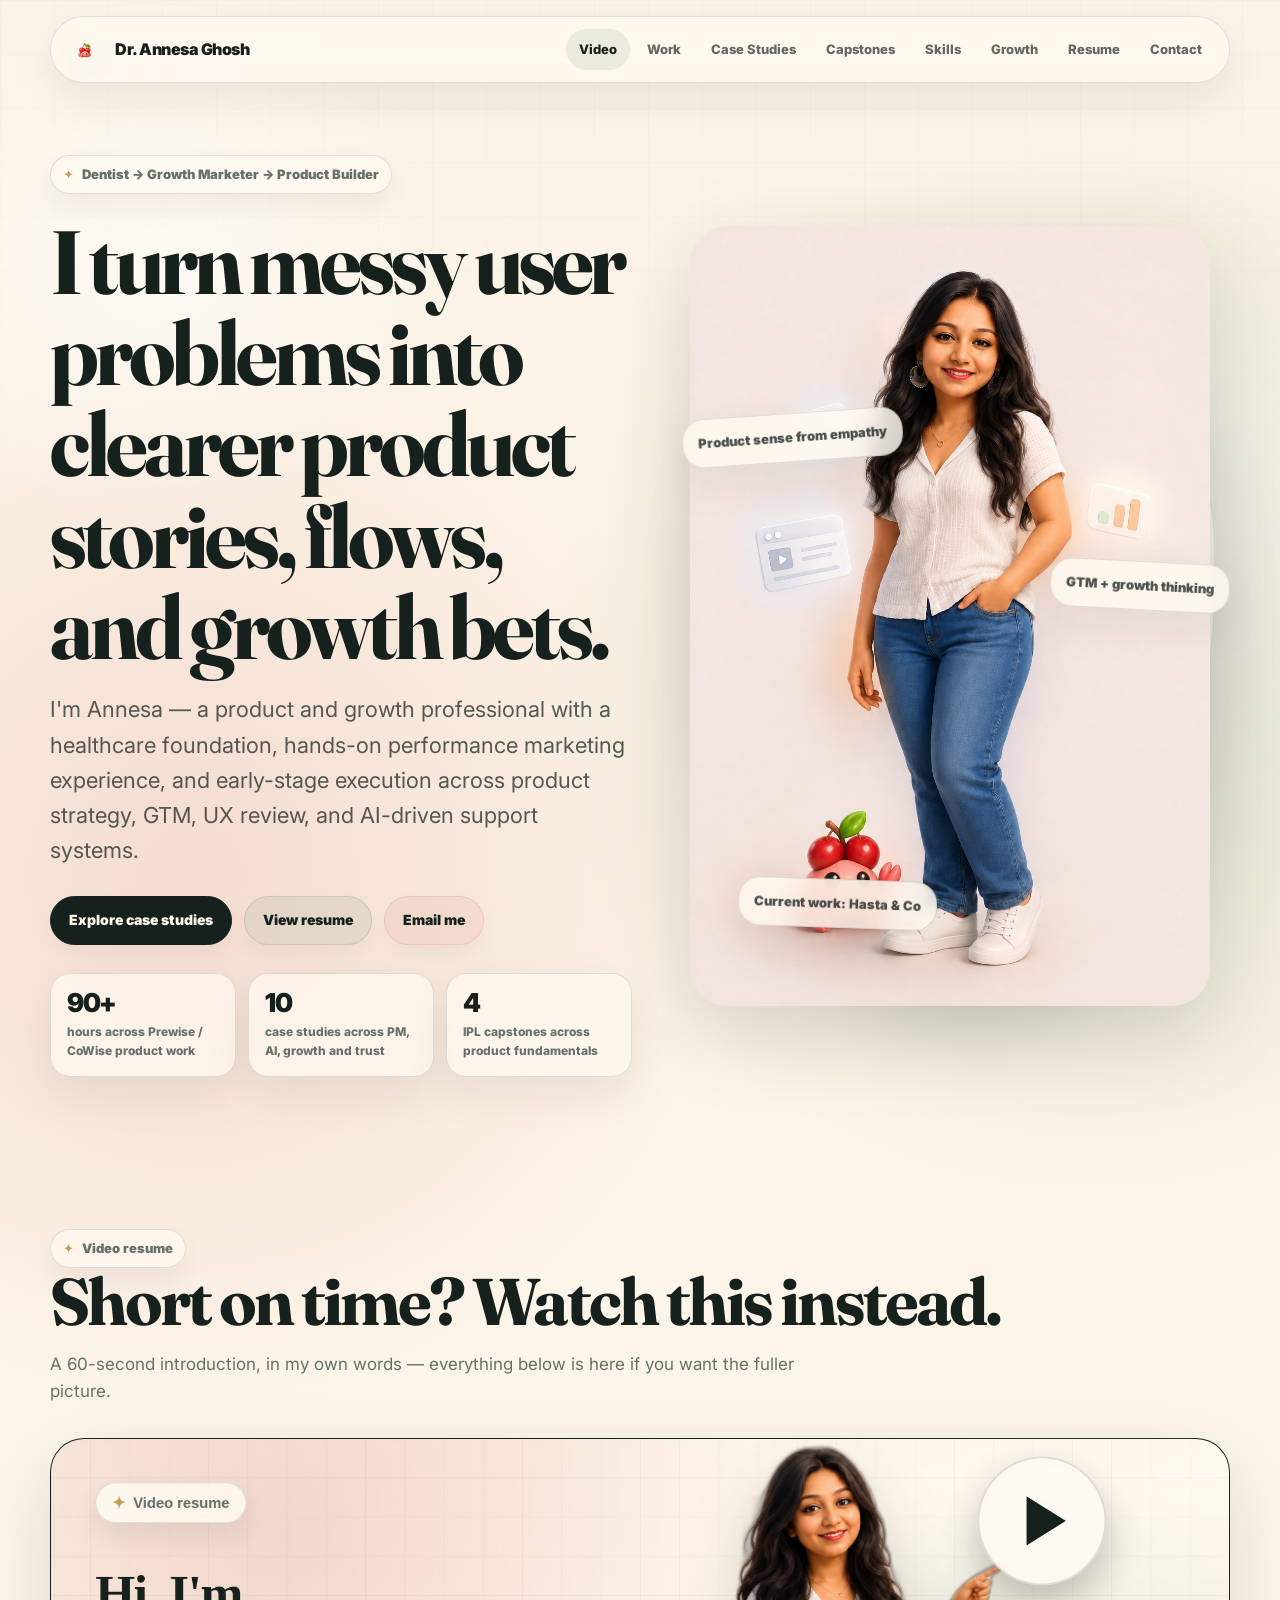
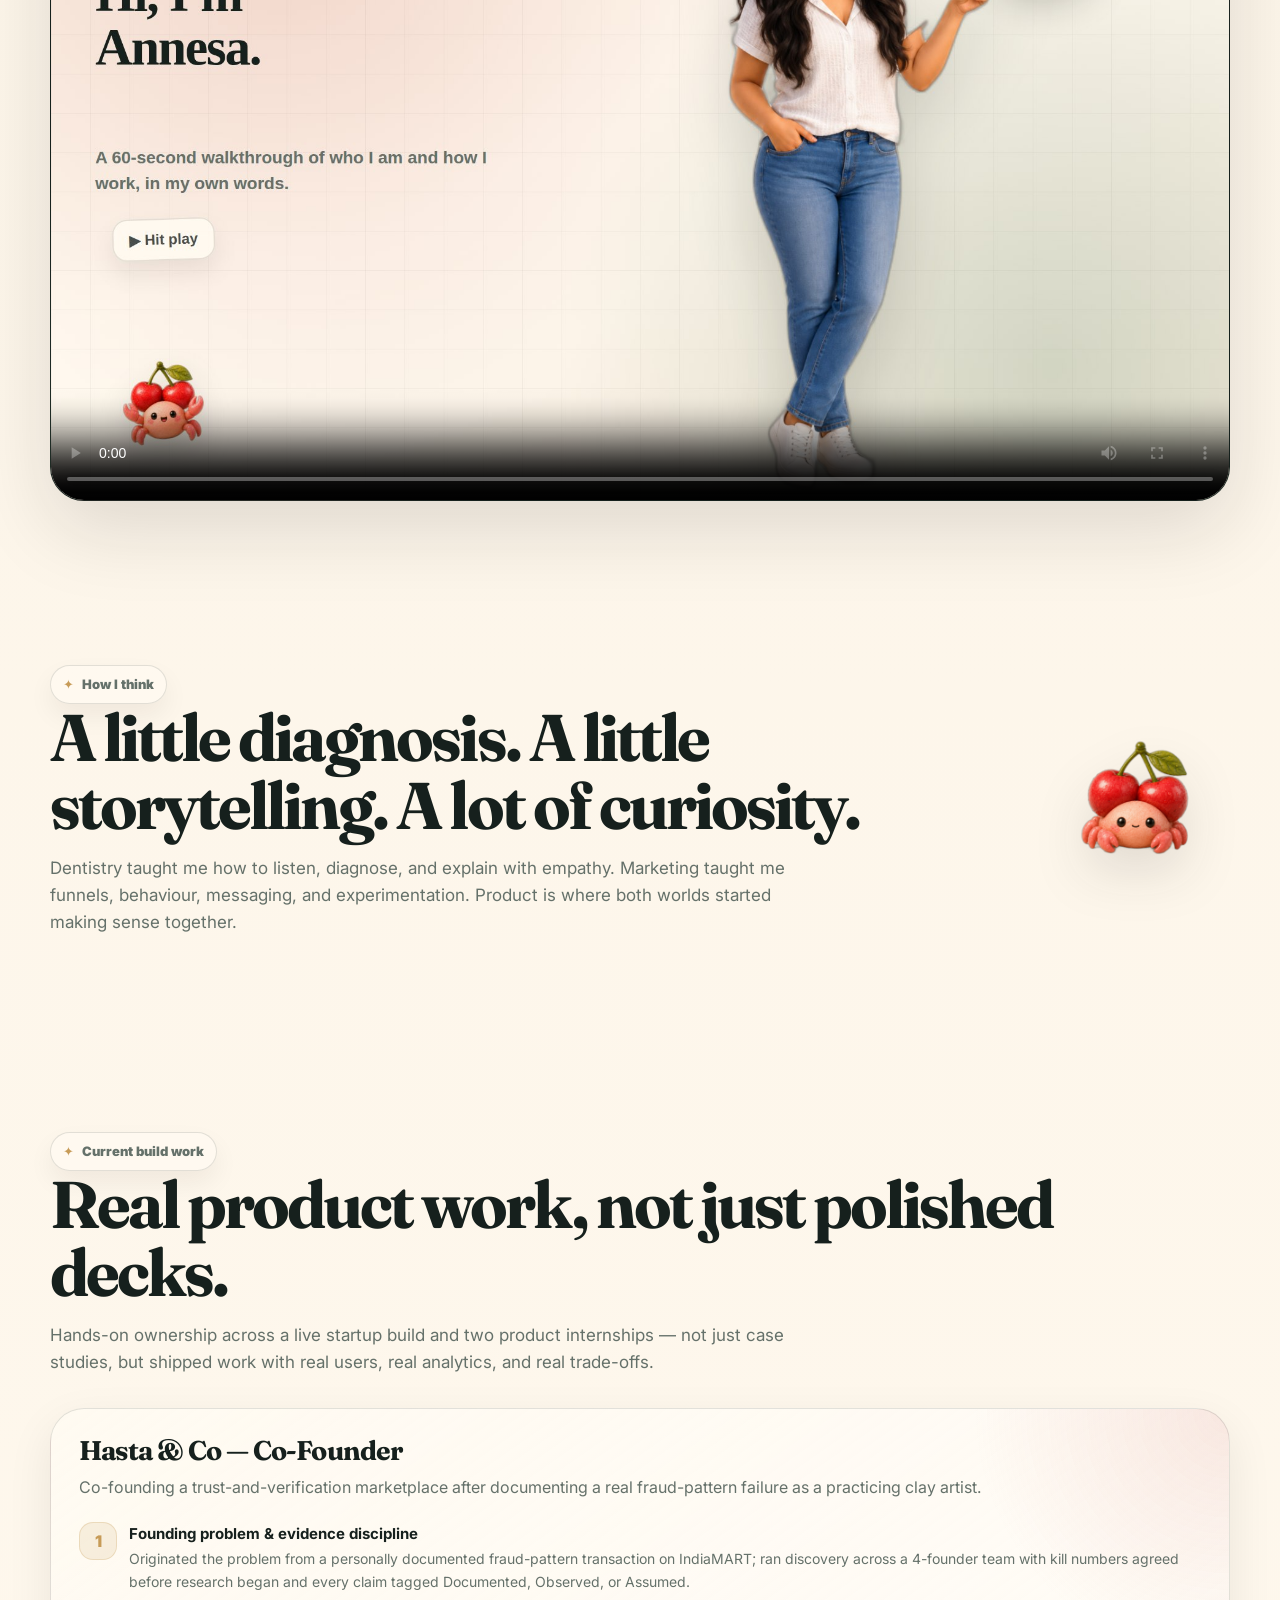
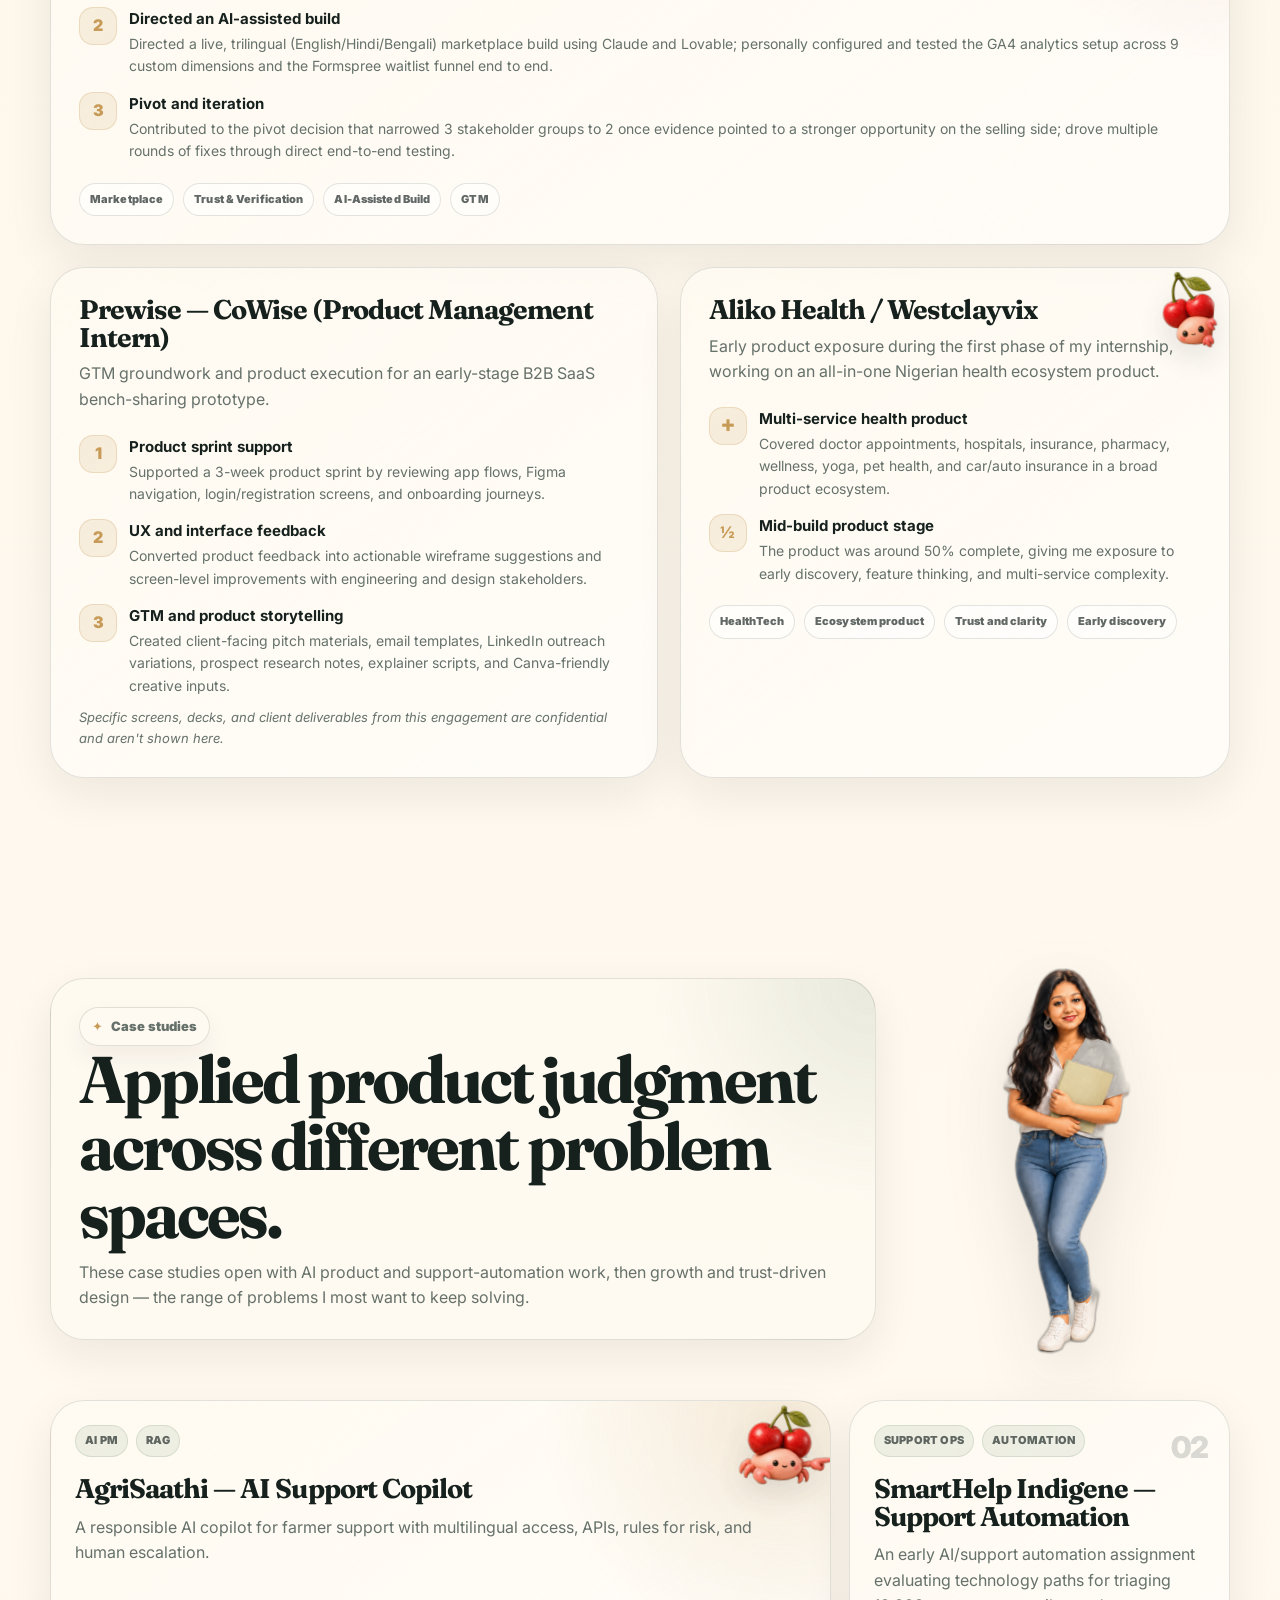
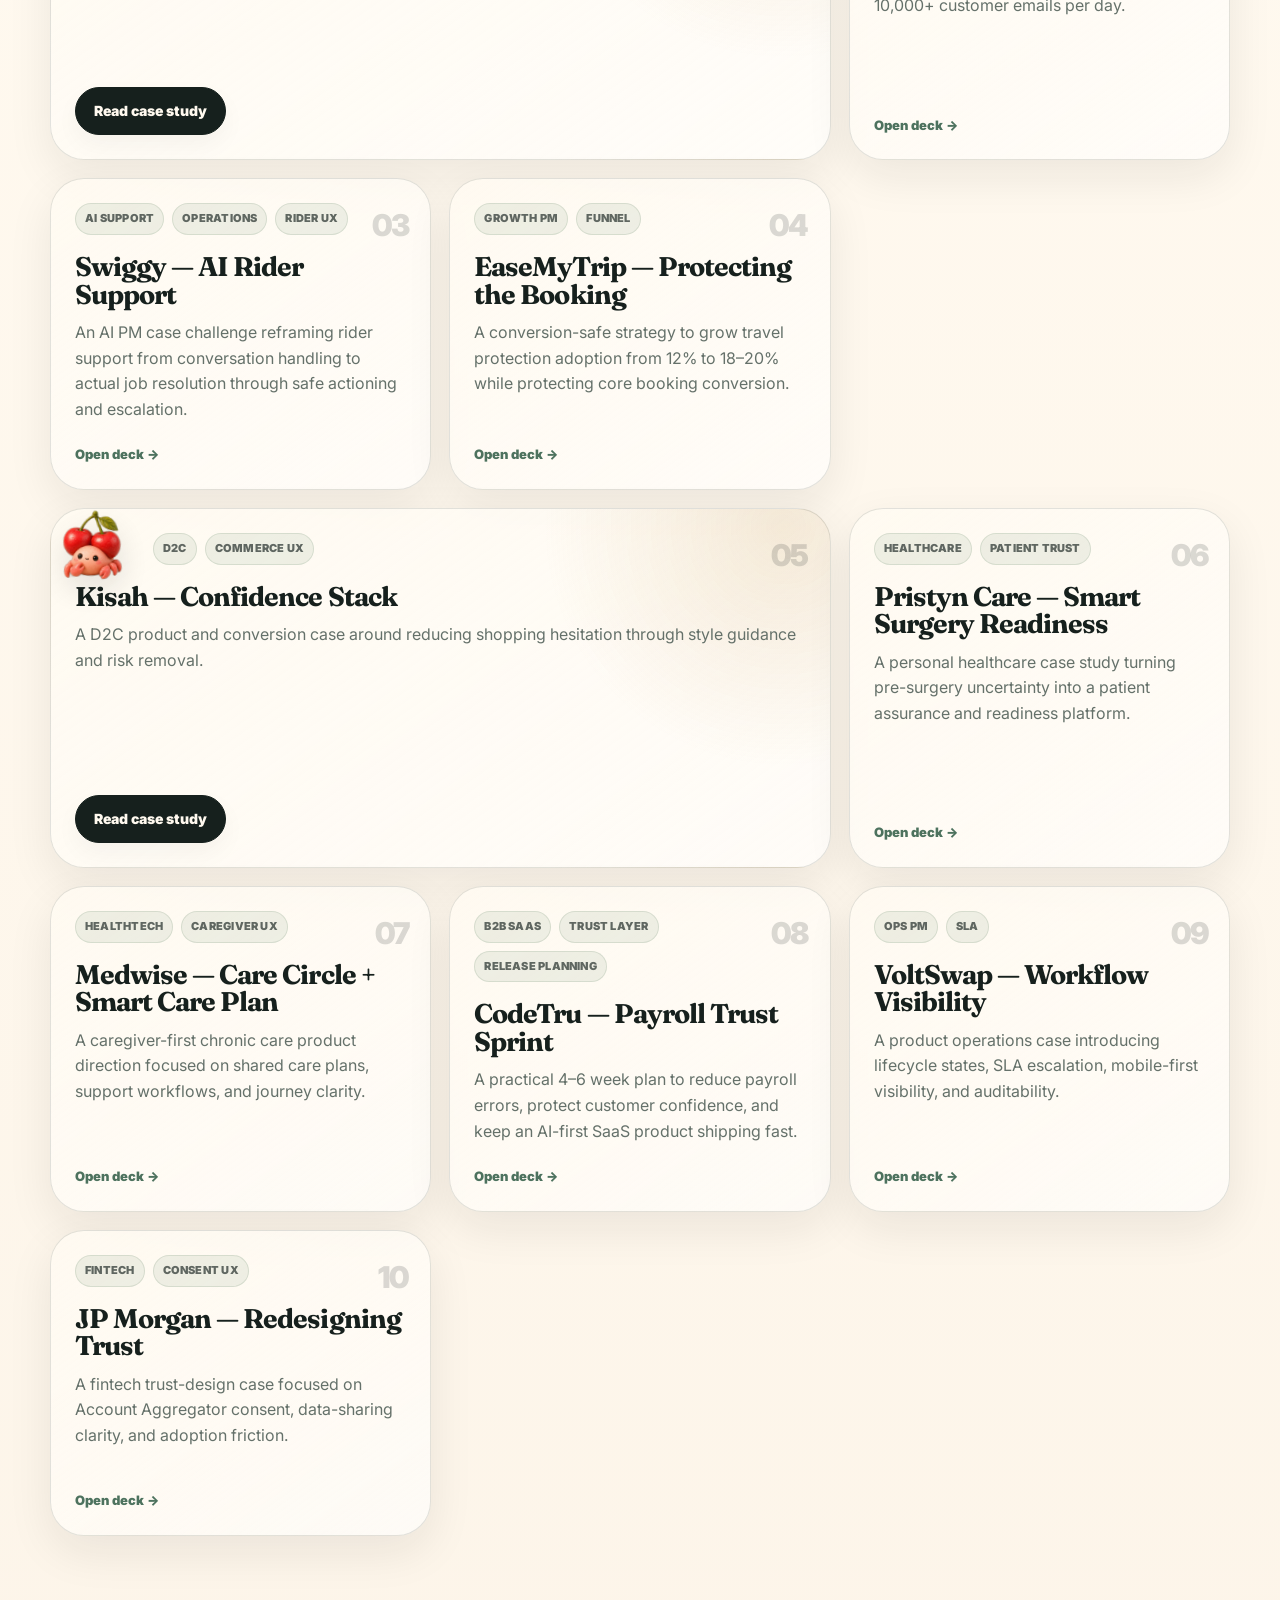
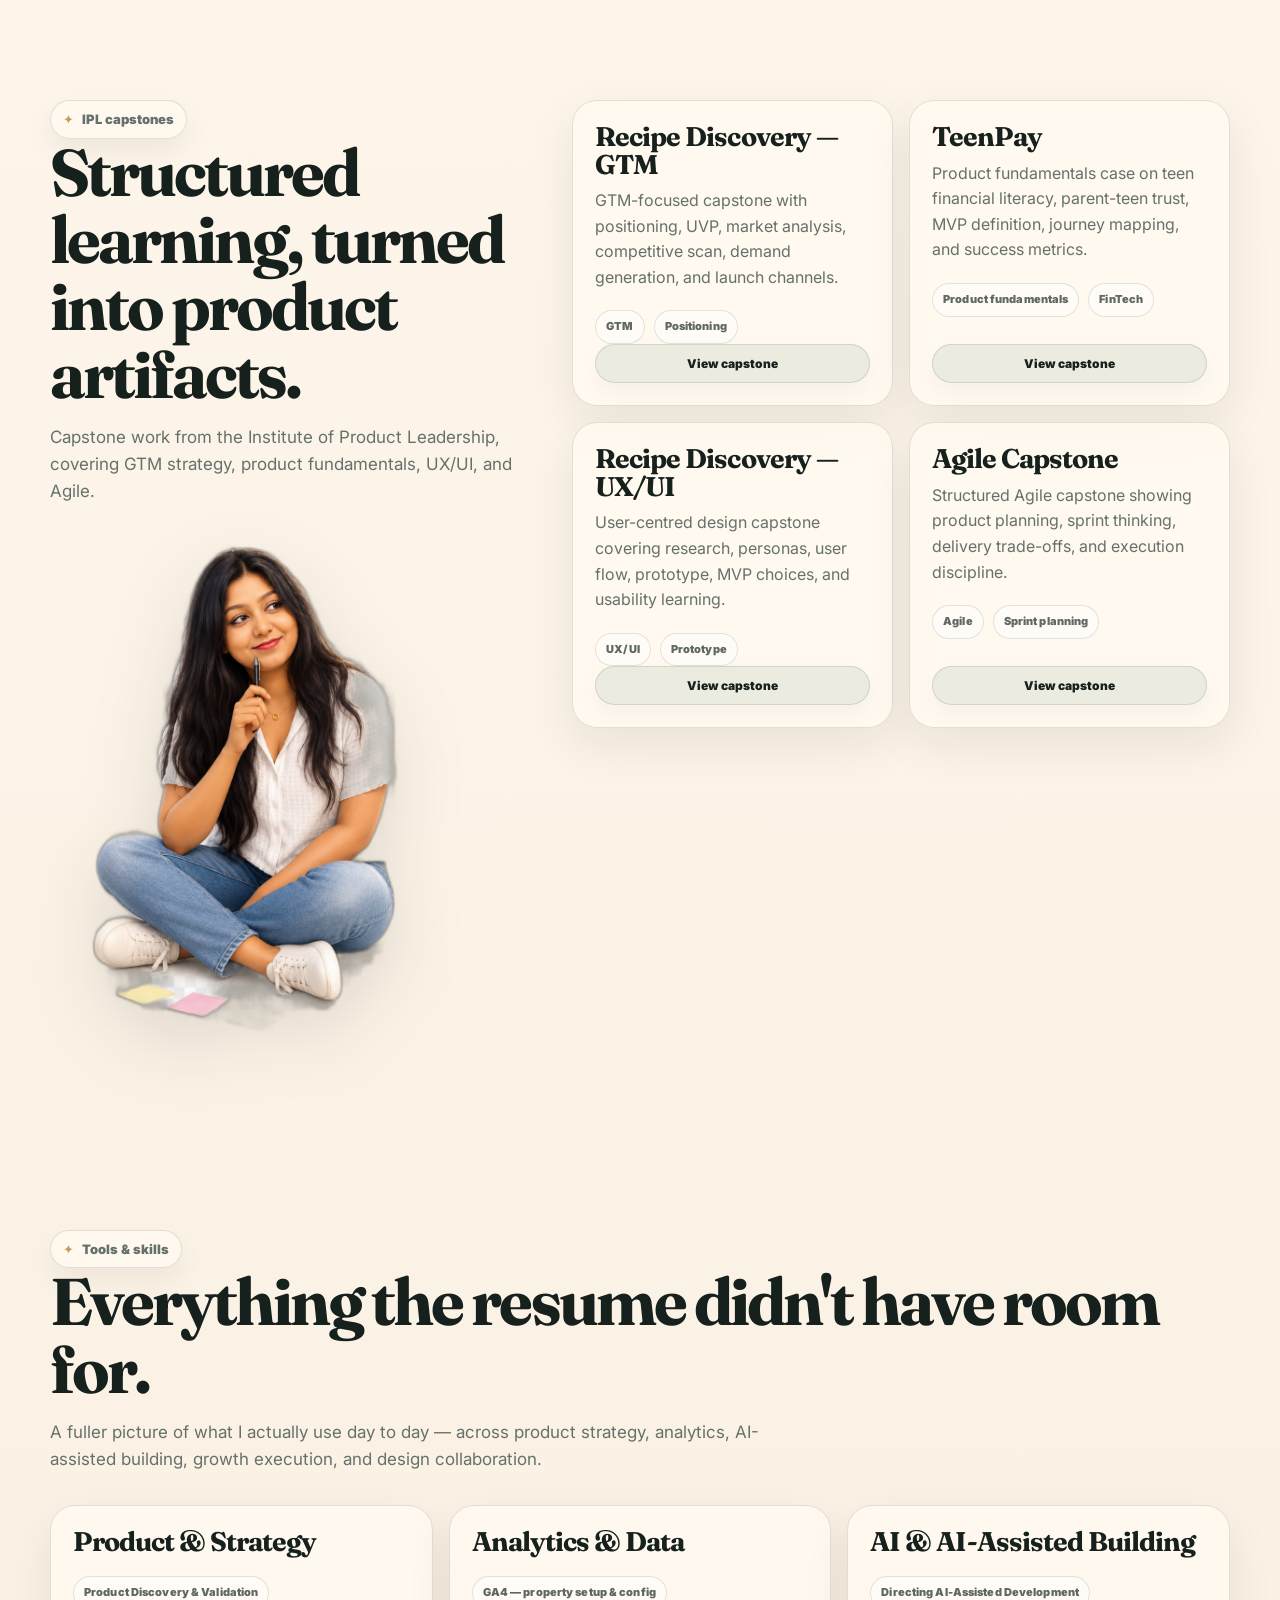
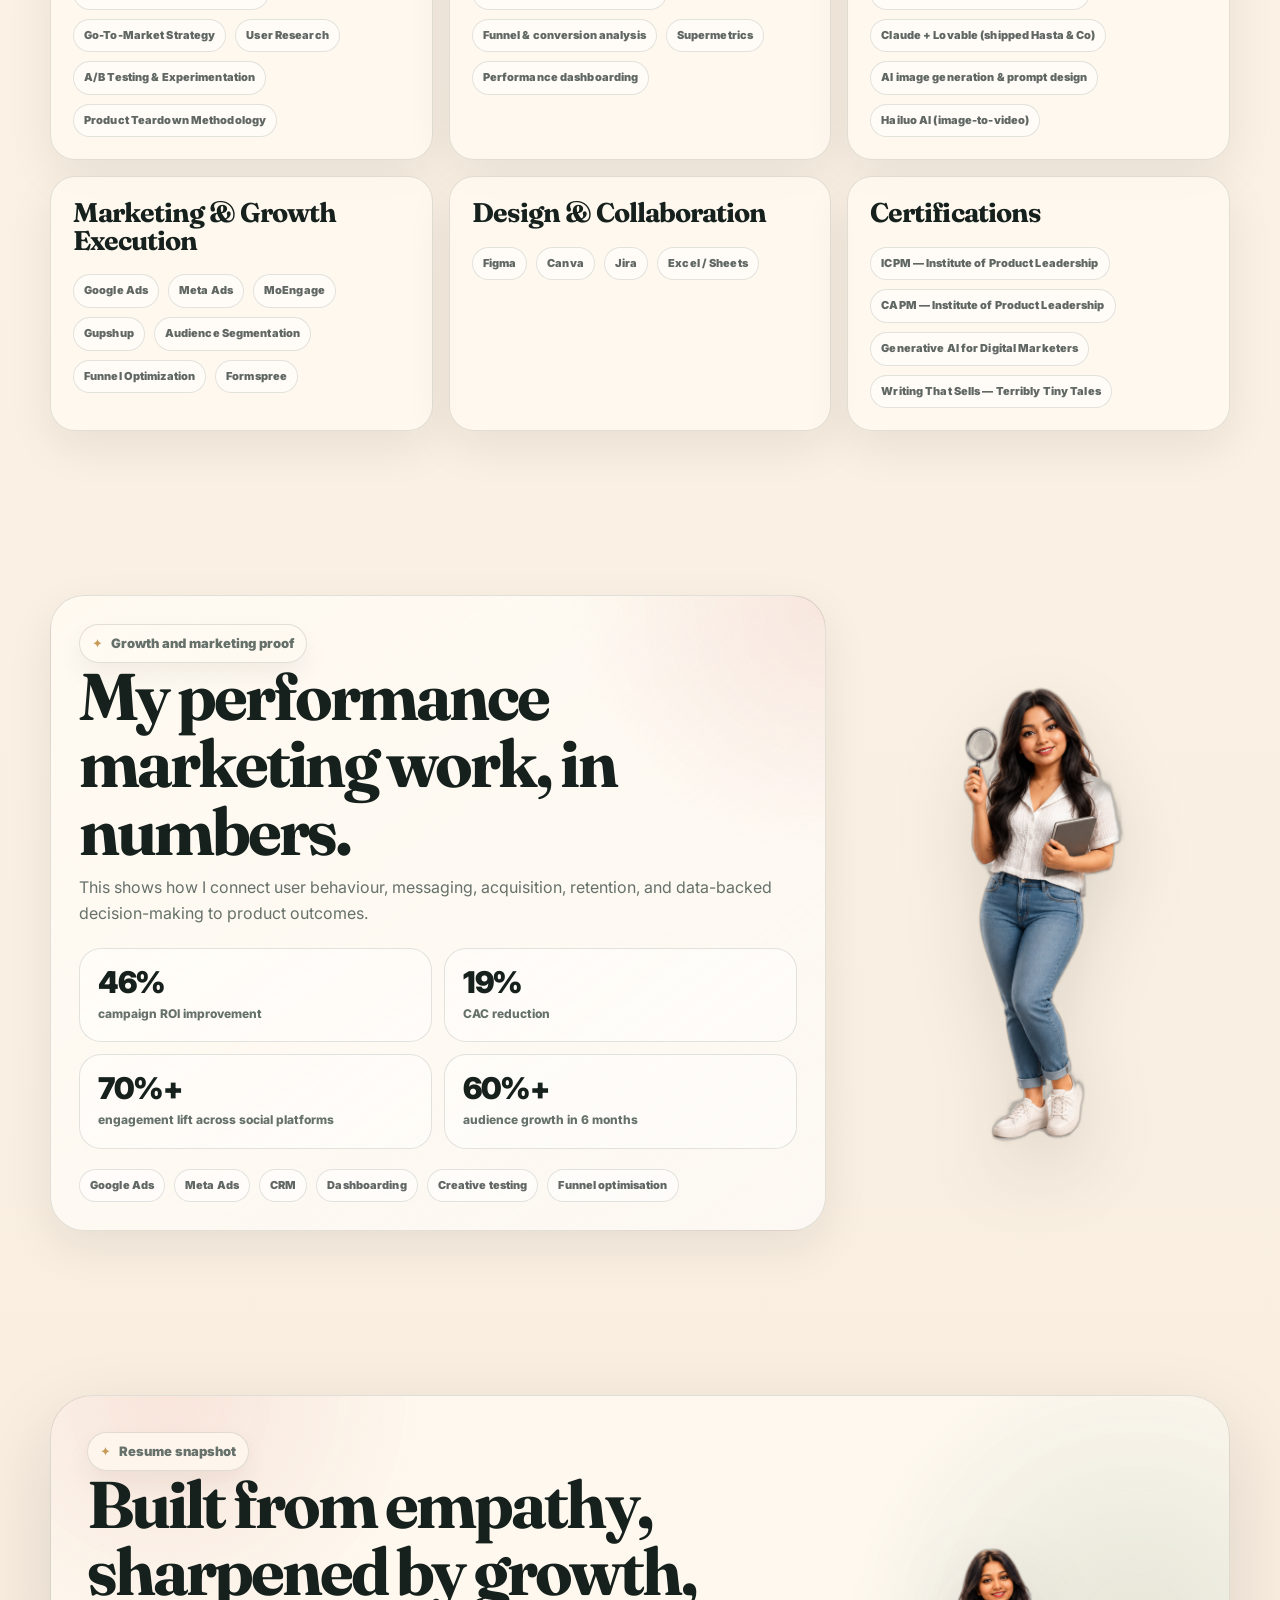
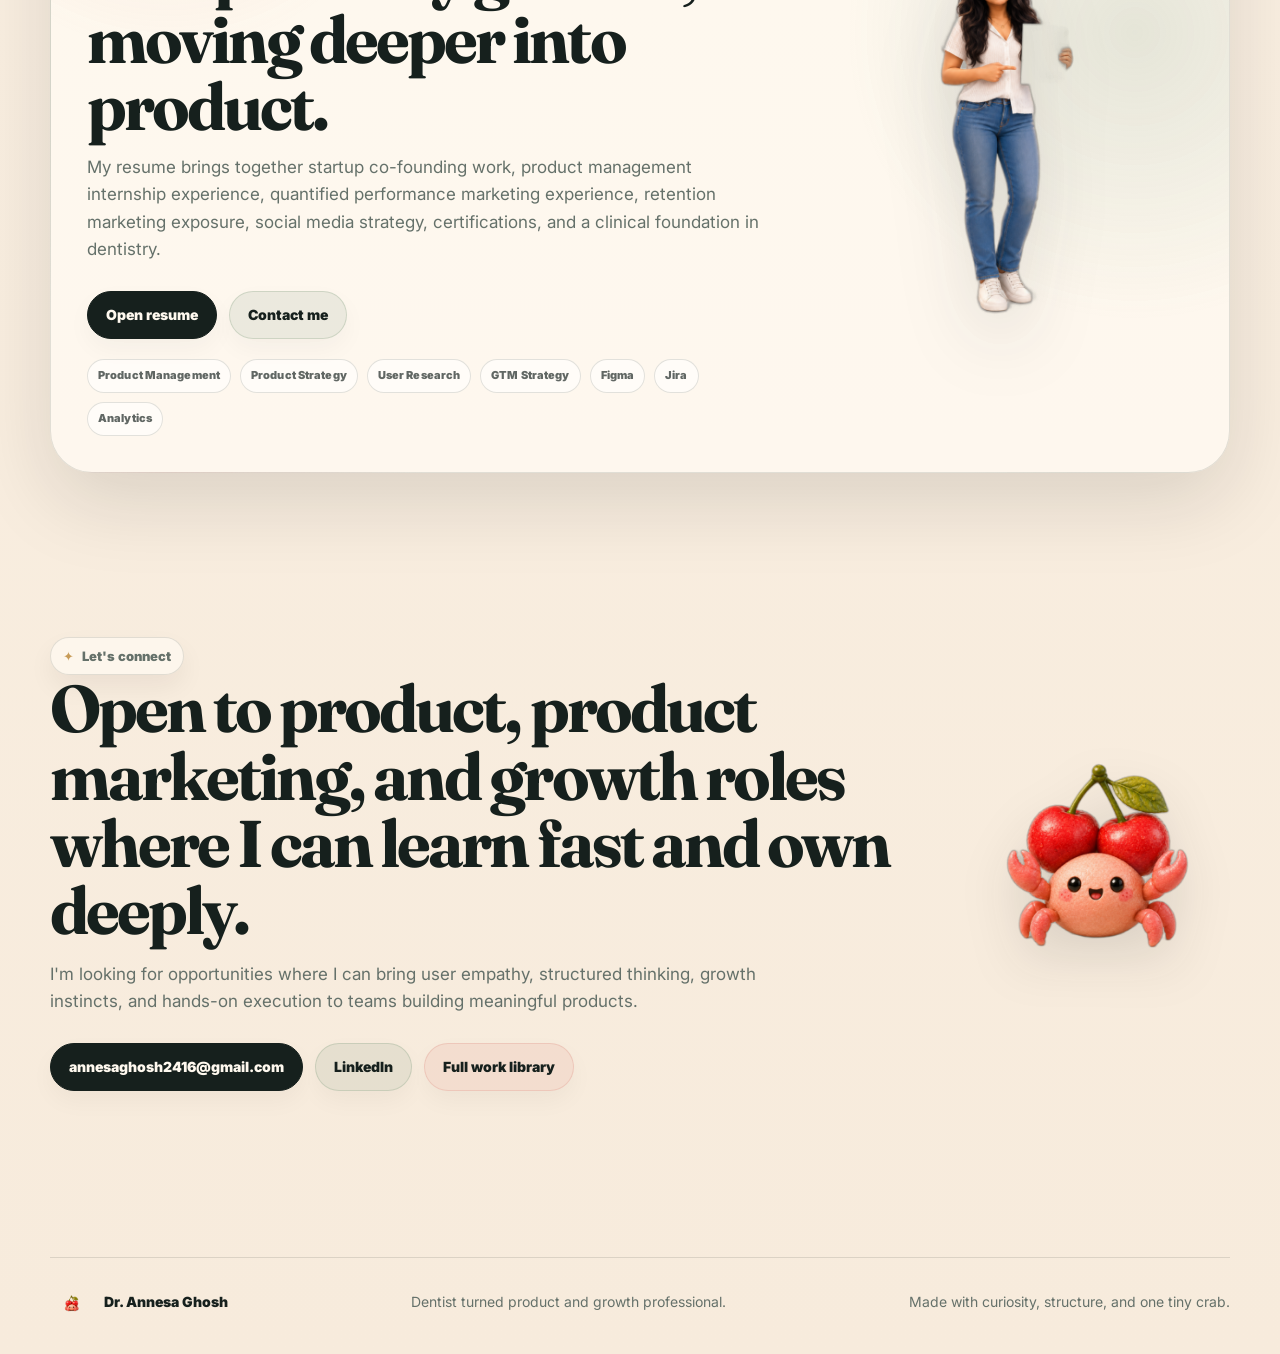
==== index.html @ 73ba20ea "Add files via upload" ====
<!DOCTYPE html>
<html lang="en">
<head>
  <meta charset="UTF-8">
  <meta name="viewport" content="width=device-width, initial-scale=1.0">
  <title>Dr. Annesa Ghosh | Product Portfolio</title>
  <meta name="description" content="Product portfolio of Dr. Annesa Ghosh — product management, product marketing, growth, AI, healthcare, B2B SaaS and GTM case studies.">
  <meta property="og:title" content="Dr. Annesa Ghosh | Product Portfolio">
  <meta property="og:description" content="A product portfolio across product execution, UX review, AI PM, growth, GTM, healthcare and B2B SaaS case studies.">
  <meta property="og:type" content="website">
  <link rel="icon" type="image/png" href="assets/favicon-32.png">
  <link rel="apple-touch-icon" href="assets/favicon-180.png">

  <link rel="preconnect" href="https://fonts.googleapis.com/">
  <link rel="preconnect" href="https://fonts.gstatic.com/" crossorigin="">
  <link href="https://fonts.googleapis.com/css2?family=Fraunces:opsz,wght@9..144,400;9..144,600;9..144,700;9..144,900&family=Inter:wght@400;500;600;700;800;900&display=swap" rel="stylesheet">

  <link rel="stylesheet" href="styles.css">
</head>
<body>
  <nav class="nav">
    <a href="#top" class="brand" aria-label="Go to homepage">
      <img src="assets/footer-cherryclonk.png" alt="" aria-hidden="true">
      <span>Dr. Annesa Ghosh</span>
    </a>

    <div class="nav-links" aria-label="Portfolio navigation">
      <a href="#video-resume" class="active">Video</a>
      <a href="#work">Work</a>
      <a href="#cases">Case Studies</a>
      <a href="#capstones">Capstones</a>
      <a href="#skills">Skills</a>
      <a href="#growth">Growth</a>
      <a href="#resume">Resume</a>
      <a href="#contact">Contact</a>
    </div>

    <a class="btn primary mobile-contact" href="#contact">Contact</a>
  </nav>

  <main id="top">
    <section class="hero">
      <div class="container hero-grid">
        <div class="hero-copy">
          <div class="eyebrow"><span class="spark">✦</span> Dentist → Growth Marketer → Product Builder</div>
          <h1>I turn messy user problems into clearer product stories, flows, and growth bets.</h1>
          <p class="lead">
            I'm Annesa — a product and growth professional with a healthcare foundation, hands-on performance marketing experience, and early-stage execution across product strategy, GTM, UX review, and AI-driven support systems.
          </p>

          <div class="hero-actions">
            <a class="btn primary" href="#cases">Explore case studies</a>
            <a class="btn soft" href="assets/resume.pdf" target="_blank" rel="noopener">View resume</a>
            <a class="btn rose" href="mailto:annesaghosh2416@gmail.com">Email me</a>
          </div>

          <div class="hero-stats" aria-label="Portfolio snapshot">
            <div class="stat"><strong>90+</strong><span>hours across Prewise / CoWise product work</span></div>
            <div class="stat"><strong>10</strong><span>case studies across PM, AI, growth and trust</span></div>
            <div class="stat"><strong>4</strong><span>IPL capstones across product fundamentals</span></div>
          </div>
        </div>

        <div class="hero-stage">
          <div class="hero-orb" aria-hidden="true"></div>
          <img class="hero-avatar" src="assets/hero-avatar.jpg" alt="3D avatar of Dr. Annesa Ghosh with CherryClonk">
          <div class="hero-bubble one">Product sense from empathy</div>
          <div class="hero-bubble two">GTM + growth thinking</div>
          <div class="hero-bubble three">Current work: Hasta & Co</div>
        </div>
      </div>
    </section>

    <section class="section" id="video-resume">
      <div class="container">
        <div class="section-head">
          <div>
            <div class="eyebrow"><span class="spark">✦</span> Video resume</div>
            <h2>Short on time? Watch this instead.</h2>
            <p class="section-copy">
              A 60-second introduction, in my own words — everything below is here if you want the fuller picture.
            </p>
          </div>
        </div>

        <div class="video-frame">
          <video controls preload="metadata" playsinline poster="assets/video-poster.jpg">
            <source src="assets/video-resume.mp4" type="video/mp4">
            Your browser doesn't support embedded video — you can <a href="assets/video-resume.mp4">download it directly</a> instead.
          </video>
        </div>
      </div>
    </section>

    <section class="section" id="about">
      <div class="container">
        <div class="section-head">
          <div>
            <div class="eyebrow"><span class="spark">✦</span> How I think</div>
            <h2>A little diagnosis. A little storytelling. A lot of curiosity.</h2>
            <p class="section-copy">
              Dentistry taught me how to listen, diagnose, and explain with empathy. Marketing taught me funnels, behaviour, messaging, and experimentation. Product is where both worlds started making sense together.
            </p>
          </div>
          <img class="section-visual small" src="assets/neutral-cherryclonk.png" alt="CherryClonk sitting calmly">
        </div>
      </div>
    </section>

    <section class="section" id="work">
      <div class="container">
        <div class="section-head">
          <div>
            <div class="eyebrow"><span class="spark">✦</span> Current build work</div>
            <h2>Real product work, not just polished decks.</h2>
            <p class="section-copy">
              Hands-on ownership across a live startup build and two product internships — not just case studies, but shipped work with real users, real analytics, and real trade-offs.
            </p>
          </div>
        </div>

        <article class="panel highlight featured-work">
          <h3>Hasta & Co — Co-Founder</h3>
          <p>
            Co-founding a trust-and-verification marketplace after documenting a real fraud-pattern failure as a practicing clay artist.
          </p>

          <div class="timeline">
            <div class="timeline-item">
              <div class="dot">1</div>
              <div>
                <strong>Founding problem &amp; evidence discipline</strong>
                <span>Originated the problem from a personally documented fraud-pattern transaction on IndiaMART; ran discovery across a 4-founder team with kill numbers agreed before research began and every claim tagged Documented, Observed, or Assumed.</span>
              </div>
            </div>
            <div class="timeline-item">
              <div class="dot">2</div>
              <div>
                <strong>Directed an AI-assisted build</strong>
                <span>Directed a live, trilingual (English/Hindi/Bengali) marketplace build using Claude and Lovable; personally configured and tested the GA4 analytics setup across 9 custom dimensions and the Formspree waitlist funnel end to end.</span>
              </div>
            </div>
            <div class="timeline-item">
              <div class="dot">3</div>
              <div>
                <strong>Pivot and iteration</strong>
                <span>Contributed to the pivot decision that narrowed 3 stakeholder groups to 2 once evidence pointed to a stronger opportunity on the selling side; drove multiple rounds of fixes through direct end-to-end testing.</span>
              </div>
            </div>
          </div>

          <div class="chip-row">
            <span class="chip">Marketplace</span>
            <span class="chip">Trust & Verification</span>
            <span class="chip">AI-Assisted Build</span>
            <span class="chip">GTM</span>
          </div>
        </article>

        <div class="work-grid">
          <article class="panel">
            <h3>Prewise — CoWise (Product Management Intern)</h3>
            <p>
              GTM groundwork and product execution for an early-stage B2B SaaS bench-sharing prototype.
            </p>

            <div class="timeline">
              <div class="timeline-item">
                <div class="dot">1</div>
                <div>
                  <strong>Product sprint support</strong>
                  <span>Supported a 3-week product sprint by reviewing app flows, Figma navigation, login/registration screens, and onboarding journeys.</span>
                </div>
              </div>
              <div class="timeline-item">
                <div class="dot">2</div>
                <div>
                  <strong>UX and interface feedback</strong>
                  <span>Converted product feedback into actionable wireframe suggestions and screen-level improvements with engineering and design stakeholders.</span>
                </div>
              </div>
              <div class="timeline-item">
                <div class="dot">3</div>
                <div>
                  <strong>GTM and product storytelling</strong>
                  <span>Created client-facing pitch materials, email templates, LinkedIn outreach variations, prospect research notes, explainer scripts, and Canva-friendly creative inputs.</span>
                </div>
              </div>
            </div>

            <p class="confidentiality-note">
              Specific screens, decks, and client deliverables from this engagement are confidential and aren't shown here.
            </p>
          </article>

          <article class="panel">
            <img class="tiny-crab peek" src="assets/peeking-cherryclonk.png" alt="" aria-hidden="true">
            <h3>Aliko Health / Westclayvix</h3>
            <p>
              Early product exposure during the first phase of my internship, working on an all-in-one Nigerian health ecosystem product.
            </p>

            <div class="timeline">
              <div class="timeline-item">
                <div class="dot">✚</div>
                <div>
                  <strong>Multi-service health product</strong>
                  <span>Covered doctor appointments, hospitals, insurance, pharmacy, wellness, yoga, pet health, and car/auto insurance in a broad product ecosystem.</span>
                </div>
              </div>
              <div class="timeline-item">
                <div class="dot">½</div>
                <div>
                  <strong>Mid-build product stage</strong>
                  <span>The product was around 50% complete, giving me exposure to early discovery, feature thinking, and multi-service complexity.</span>
                </div>
              </div>
            </div>

            <div class="chip-row">
              <span class="chip">HealthTech</span>
              <span class="chip">Ecosystem product</span>
              <span class="chip">Trust and clarity</span>
              <span class="chip">Early discovery</span>
            </div>
          </article>
        </div>
      </div>
    </section>

    <section class="section" id="cases">
      <div class="container">
        <div class="case-intro">
          <div class="case-intro-card">
            <div class="eyebrow"><span class="spark">✦</span> Case studies</div>
            <h2>Applied product judgment across different problem spaces.</h2>
            <p>
              These case studies open with AI product and support-automation work, then growth and trust-driven design — the range of problems I most want to keep solving.
            </p>
          </div>
          <img class="case-folder" src="assets/case-folder-avatar.png" alt="Annesa avatar holding a case study folder">
        </div>

        <div class="cards">
          <article class="case-card feature">
            <span class="case-ordinal">01</span>
            <div>
              <div class="tiny-context">
                <span class="context">AI PM</span>
                <span class="context">RAG</span>
              </div>
              <h3>AgriSaathi — AI Support Copilot</h3>
              <p>A responsible AI copilot for farmer support with multilingual access, APIs, rules for risk, and human escalation.</p>
            </div>
            <footer>
              <a class="btn primary" href="https://drive.google.com/file/d/1TwwWN92NkJZwG5iel2dtF8OavFcUndDO/view?usp=drivesdk" target="_blank" rel="noopener">Read case study</a>
              <img class="tiny-crab point" src="assets/pointing-cherryclonk.png" alt="" aria-hidden="true">
            </footer>
          </article>

          <article class="case-card">
            <span class="case-ordinal">02</span>
            <div>
              <div class="tiny-context"><span class="context">Support Ops</span><span class="context">Automation</span></div>
              <h3>SmartHelp Indigene — Support Automation</h3>
              <p>An early AI/support automation assignment evaluating technology paths for triaging 10,000+ customer emails per day.</p>
            </div>
            <footer><a class="text-link" href="https://drive.google.com/file/d/1z-V6akxJZWIMaA0E_61AnlsZNGTPsF99/view?usp=drivesdk" target="_blank" rel="noopener">Open deck →</a></footer>
          </article>

          <article class="case-card">
            <span class="case-ordinal">03</span>
            <div>
              <div class="tiny-context"><span class="context">AI support</span><span class="context">Operations</span><span class="context">Rider UX</span></div>
              <h3>Swiggy — AI Rider Support</h3>
              <p>An AI PM case challenge reframing rider support from conversation handling to actual job resolution through safe actioning and escalation.</p>
            </div>
            <footer><a class="text-link" href="https://drive.google.com/file/d/19SnhSZoklz2sV0za2ekL5LAFZaHl6dMK/view?usp=drivesdk" target="_blank" rel="noopener">Open deck →</a></footer>
          </article>

          <article class="case-card">
            <span class="case-ordinal">04</span>
            <div>
              <div class="tiny-context"><span class="context">Growth PM</span><span class="context">Funnel</span></div>
              <h3>EaseMyTrip — Protecting the Booking</h3>
              <p>A conversion-safe strategy to grow travel protection adoption from 12% to 18–20% while protecting core booking conversion.</p>
            </div>
            <footer><a class="text-link" href="https://drive.google.com/file/d/1fdLz0B2x9MwlZc9vXAhjruqImEu86vJp/view?usp=drivesdk" target="_blank" rel="noopener">Open deck →</a></footer>
          </article>

          <article class="case-card feature">
            <span class="case-ordinal">05</span>
            <div>
              <div class="tiny-context">
                <span class="context">D2C</span>
                <span class="context">Commerce UX</span>
              </div>
              <h3>Kisah — Confidence Stack</h3>
              <p>A D2C product and conversion case around reducing shopping hesitation through style guidance and risk removal.</p>
            </div>
            <footer>
              <a class="btn primary" href="https://drive.google.com/file/d/1alFl6iH6q71akfTbQNn20rL9aIqS_00C/view?usp=drivesdk" target="_blank" rel="noopener">Read case study</a>
              <img class="tiny-crab think" src="assets/thinking-cherryclonk.png" alt="" aria-hidden="true">
            </footer>
          </article>

          <article class="case-card">
            <span class="case-ordinal">06</span>
            <div>
              <div class="tiny-context"><span class="context">Healthcare</span><span class="context">Patient trust</span></div>
              <h3>Pristyn Care — Smart Surgery Readiness</h3>
              <p>A personal healthcare case study turning pre-surgery uncertainty into a patient assurance and readiness platform.</p>
            </div>
            <footer><a class="text-link" href="https://drive.google.com/file/d/1pnnsukMMWZebA-Ob8LoAuhykX1PDej6h/view?usp=drivesdk" target="_blank" rel="noopener">Open deck →</a></footer>
          </article>

          <article class="case-card">
            <span class="case-ordinal">07</span>
            <div>
              <div class="tiny-context"><span class="context">HealthTech</span><span class="context">Caregiver UX</span></div>
              <h3>Medwise — Care Circle + Smart Care Plan</h3>
              <p>A caregiver-first chronic care product direction focused on shared care plans, support workflows, and journey clarity.</p>
            </div>
            <footer><a class="text-link" href="https://drive.google.com/file/d/1wJbuLfdLsfKhphdeR8xeSdi4ylL5BF0H/view?usp=drivesdk" target="_blank" rel="noopener">Open deck →</a></footer>
          </article>

          <article class="case-card">
            <span class="case-ordinal">08</span>
            <div>
              <div class="tiny-context"><span class="context">B2B SaaS</span><span class="context">Trust layer</span><span class="context">Release planning</span></div>
              <h3>CodeTru — Payroll Trust Sprint</h3>
              <p>A practical 4–6 week plan to reduce payroll errors, protect customer confidence, and keep an AI-first SaaS product shipping fast.</p>
            </div>
            <footer><a class="text-link" href="https://drive.google.com/file/d/1PvK_J5dB191gn5dGxhSM8GiYUkpxJLg9/view?usp=drivesdk" target="_blank" rel="noopener">Open deck →</a></footer>
          </article>

          <article class="case-card">
            <span class="case-ordinal">09</span>
            <div>
              <div class="tiny-context"><span class="context">Ops PM</span><span class="context">SLA</span></div>
              <h3>VoltSwap — Workflow Visibility</h3>
              <p>A product operations case introducing lifecycle states, SLA escalation, mobile-first visibility, and auditability.</p>
            </div>
            <footer><a class="text-link" href="https://drive.google.com/file/d/1Hjy1PaCR3QzmA1YFd88WBgj-5rC4S95S/view?usp=drivesdk" target="_blank" rel="noopener">Open deck →</a></footer>
          </article>

          <article class="case-card">
            <span class="case-ordinal">10</span>
            <div>
              <div class="tiny-context"><span class="context">FinTech</span><span class="context">Consent UX</span></div>
              <h3>JP Morgan — Redesigning Trust</h3>
              <p>A fintech trust-design case focused on Account Aggregator consent, data-sharing clarity, and adoption friction.</p>
            </div>
            <footer><a class="text-link" href="https://drive.google.com/file/d/1JftU4ldgo1q3CZvk-62ARm2gUxp9-04H/view?usp=drivesdk" target="_blank" rel="noopener">Open deck →</a></footer>
          </article>
        </div>
      </div>
    </section>

    <section class="section" id="capstones">
      <div class="container">
        <div class="capstone-wrap">
          <div>
            <div class="eyebrow"><span class="spark">✦</span> IPL capstones</div>
            <h2>Structured learning, turned into product artifacts.</h2>
            <p class="section-copy">
              Capstone work from the Institute of Product Leadership, covering GTM strategy, product fundamentals, UX/UI, and Agile.
            </p>
            <img class="thinking-avatar" src="assets/thinking-avatar.png" alt="Annesa avatar thinking through product capstones">
          </div>

          <div class="capstone-grid">
            <article class="cap-card">
              <div>
                <h3>Recipe Discovery — GTM</h3>
                <p>GTM-focused capstone with positioning, UVP, market analysis, competitive scan, demand generation, and launch channels.</p>
                <div class="chip-row"><span class="chip">GTM</span><span class="chip">Positioning</span></div>
              </div>
              <a class="btn soft tiny" href="https://drive.google.com/file/d/14fFQ5CunCMkuPFMKjWXfmXOw-UvHvXzN/view?usp=drivesdk" target="_blank" rel="noopener">View capstone</a>
            </article>

            <article class="cap-card">
              <div>
                <h3>TeenPay</h3>
                <p>Product fundamentals case on teen financial literacy, parent-teen trust, MVP definition, journey mapping, and success metrics.</p>
                <div class="chip-row"><span class="chip">Product fundamentals</span><span class="chip">FinTech</span></div>
              </div>
              <a class="btn soft tiny" href="https://drive.google.com/file/d/1ede6ku9bAlfmekX8HimA4B4O8nhFcnY-/view?usp=drivesdk" target="_blank" rel="noopener">View capstone</a>
            </article>

            <article class="cap-card">
              <div>
                <h3>Recipe Discovery — UX/UI</h3>
                <p>User-centred design capstone covering research, personas, user flow, prototype, MVP choices, and usability learning.</p>
                <div class="chip-row"><span class="chip">UX/UI</span><span class="chip">Prototype</span></div>
              </div>
              <a class="btn soft tiny" href="https://drive.google.com/file/d/1ym4_KEsEmGz9wP1fvuv4zDfev6g5QADD/view?usp=drivesdk" target="_blank" rel="noopener">View capstone</a>
            </article>

            <article class="cap-card">
              <div>
                <h3>Agile Capstone</h3>
                <p>Structured Agile capstone showing product planning, sprint thinking, delivery trade-offs, and execution discipline.</p>
                <div class="chip-row"><span class="chip">Agile</span><span class="chip">Sprint planning</span></div>
              </div>
              <a class="btn soft tiny" href="https://drive.google.com/file/d/1zhBkn9tPXe2L5q02OtNGuw1H7CPUKknK/view?usp=drivesdk" target="_blank" rel="noopener">View capstone</a>
            </article>
          </div>
        </div>
      </div>
    </section>

    <section class="section" id="skills">
      <div class="container">
        <div class="section-head">
          <div>
            <div class="eyebrow"><span class="spark">✦</span> Tools & skills</div>
            <h2>Everything the resume didn't have room for.</h2>
            <p class="section-copy">
              A fuller picture of what I actually use day to day — across product strategy, analytics, AI-assisted building, growth execution, and design collaboration.
            </p>
          </div>
        </div>

        <div class="skills-grid">
          <article class="cap-card">
            <div>
              <h3>Product & Strategy</h3>
              <div class="chip-row">
                <span class="chip">Product Discovery & Validation</span>
                <span class="chip">Go-To-Market Strategy</span>
                <span class="chip">User Research</span>
                <span class="chip">A/B Testing & Experimentation</span>
                <span class="chip">Product Teardown Methodology</span>
              </div>
            </div>
          </article>

          <article class="cap-card">
            <div>
              <h3>Analytics & Data</h3>
              <div class="chip-row">
                <span class="chip">GA4 — property setup & config</span>
                <span class="chip">Funnel & conversion analysis</span>
                <span class="chip">Supermetrics</span>
                <span class="chip">Performance dashboarding</span>
              </div>
            </div>
          </article>

          <article class="cap-card">
            <div>
              <h3>AI & AI-Assisted Building</h3>
              <div class="chip-row">
                <span class="chip">Directing AI-Assisted Development</span>
                <span class="chip">Claude + Lovable (shipped Hasta & Co)</span>
                <span class="chip">AI image generation & prompt design</span>
                <span class="chip">Hailuo AI (image-to-video)</span>
              </div>
            </div>
          </article>

          <article class="cap-card">
            <div>
              <h3>Marketing & Growth Execution</h3>
              <div class="chip-row">
                <span class="chip">Google Ads</span>
                <span class="chip">Meta Ads</span>
                <span class="chip">MoEngage</span>
                <span class="chip">Gupshup</span>
                <span class="chip">Audience Segmentation</span>
                <span class="chip">Funnel Optimization</span>
                <span class="chip">Formspree</span>
              </div>
            </div>
          </article>

          <article class="cap-card">
            <div>
              <h3>Design & Collaboration</h3>
              <div class="chip-row">
                <span class="chip">Figma</span>
                <span class="chip">Canva</span>
                <span class="chip">Jira</span>
                <span class="chip">Excel / Sheets</span>
              </div>
            </div>
          </article>

          <article class="cap-card">
            <div>
              <h3>Certifications</h3>
              <div class="chip-row">
                <span class="chip">ICPM — Institute of Product Leadership</span>
                <span class="chip">CAPM — Institute of Product Leadership</span>
                <span class="chip">Generative AI for Digital Marketers</span>
                <span class="chip">Writing That Sells — Terribly Tiny Tales</span>
              </div>
            </div>
          </article>
        </div>
      </div>
    </section>

    <section class="section" id="growth">
      <div class="container">
        <div class="growth-grid">
          <div class="panel highlight">
            <div class="eyebrow"><span class="spark">✦</span> Growth and marketing proof</div>
            <h2>My performance marketing work, in numbers.</h2>
            <p>
              This shows how I connect user behaviour, messaging, acquisition, retention, and data-backed decision-making to product outcomes.
            </p>

            <div class="metrics">
              <div class="metric"><strong>46%</strong><span>campaign ROI improvement</span></div>
              <div class="metric"><strong>19%</strong><span>CAC reduction</span></div>
              <div class="metric"><strong>70%+</strong><span>engagement lift across social platforms</span></div>
              <div class="metric"><strong>60%+</strong><span>audience growth in 6 months</span></div>
            </div>

            <div class="chip-row">
              <span class="chip">Google Ads</span>
              <span class="chip">Meta Ads</span>
              <span class="chip">CRM</span>
              <span class="chip">Dashboarding</span>
              <span class="chip">Creative testing</span>
              <span class="chip">Funnel optimisation</span>
            </div>
          </div>

          <img class="research-figure" src="assets/research-avatar.png" alt="Annesa avatar holding a magnifying glass and tablet">
        </div>
      </div>
    </section>

    <section class="section" id="resume">
      <div class="container">
        <div class="resume-band">
          <div>
            <div class="eyebrow"><span class="spark">✦</span> Resume snapshot</div>
            <h2>Built from empathy, sharpened by growth, moving deeper into product.</h2>
            <p>
              My resume brings together startup co-founding work, product management internship experience, quantified performance marketing experience, retention marketing exposure, social media strategy, certifications, and a clinical foundation in dentistry.
            </p>

            <div class="hero-actions">
              <a class="btn primary" href="assets/resume.pdf" target="_blank" rel="noopener">Open resume</a>
              <a class="btn soft" href="mailto:annesaghosh2416@gmail.com?subject=Opportunity%20for%20Dr.%20Annesa%20Ghosh">Contact me</a>
            </div>

            <div class="chip-row">
              <span class="chip">Product Management</span>
              <span class="chip">Product Strategy</span>
              <span class="chip">User Research</span>
              <span class="chip">GTM Strategy</span>
              <span class="chip">Figma</span>
              <span class="chip">Jira</span>
              <span class="chip">Analytics</span>
            </div>
          </div>

          <img class="resume-img" src="assets/resume-contact-avatar.png" alt="Annesa avatar holding a blank resume sheet">
        </div>
      </div>
    </section>

    <section class="section" id="contact">
      <div class="container">
        <div class="section-head">
          <div>
            <div class="eyebrow"><span class="spark">✦</span> Let's connect</div>
            <h2>Open to product, product marketing, and growth roles where I can learn fast and own deeply.</h2>
            <p class="section-copy">
              I'm looking for opportunities where I can bring user empathy, structured thinking, growth instincts, and hands-on execution to teams building meaningful products.
            </p>
            <div class="hero-actions">
              <a class="btn primary" href="mailto:annesaghosh2416@gmail.com">annesaghosh2416@gmail.com</a>
              <a class="btn soft" href="https://linkedin.com/in/dr-annesa-ghosh-05b934147" target="_blank" rel="noopener">LinkedIn</a>
              <a class="btn rose" href="https://drive.google.com/drive/folders/1NkBYeAOh7FmQJES0IrBcVCGWdnggdWVJ?usp=drive_link" target="_blank" rel="noopener">Full work library</a>
            </div>
          </div>
          <img class="section-visual" src="assets/celebrating-cherryclonk.png" alt="CherryClonk celebrating">
        </div>
      </div>
    </section>
  </main>

  <footer class="footer">
    <div class="container footer-inner">
      <div class="footer-brand">
        <img src="assets/footer-cherryclonk.png" alt="" aria-hidden="true">
        <span>Dr. Annesa Ghosh</span>
      </div>
      <div>Dentist turned product and growth professional.</div>
      <div>Made with curiosity, structure, and one tiny crab.</div>
    </div>
  </footer>

  <script src="script.js"></script>
</body>
</html>
---- styles.css ----
:root {
  --cream: #fbf3e6;
  --cream-2: #fff9ef;
  --cream-3: #f3e7d7;
  --ink: #16201d;
  --muted: #65716a;
  --soft: rgba(255, 250, 241, 0.72);
  --card: rgba(255, 250, 241, 0.86);
  --line: rgba(22, 32, 29, 0.12);
  --line-2: rgba(22, 32, 29, 0.08);
  --sage: #7f9b7f;
  --sage-deep: #4d725e;
  --rose: #d98d82;
  --rose-soft: #f4c8be;
  --gold: #c79b57;
  --blue: #6f8faa;
  --berry: #b94f55;
  --shadow: 0 28px 80px rgba(27, 25, 21, 0.13);
  --shadow-soft: 0 16px 46px rgba(27, 25, 21, 0.08);
  --radius-xl: 34px;
  --radius-lg: 26px;
  --radius-md: 18px;
  --max: 1180px;
}

* { box-sizing: border-box; }
html { scroll-behavior: smooth; }
body {
  margin: 0;
  color: var(--ink);
  font-family: "Inter", system-ui, -apple-system, BlinkMacSystemFont, "Segoe UI", sans-serif;
  background:
    radial-gradient(circle at 15% 8%, rgba(217, 141, 130, 0.24), transparent 34rem),
    radial-gradient(circle at 85% 6%, rgba(127, 155, 127, 0.26), transparent 34rem),
    linear-gradient(180deg, var(--cream) 0%, var(--cream-2) 42%, #f7ebdc 100%);
  line-height: 1.6;
  overflow-x: hidden;
}

body::before {
  content: "";
  position: fixed;
  inset: 0;
  z-index: -3;
  pointer-events: none;
  background-image:
    linear-gradient(rgba(22, 32, 29, 0.035) 1px, transparent 1px),
    linear-gradient(90deg, rgba(22, 32, 29, 0.035) 1px, transparent 1px);
  background-size: 54px 54px;
  mask-image: linear-gradient(to bottom, rgba(0,0,0,.5), transparent 68%);
}

body::after {
  content: "";
  position: fixed;
  inset: 0;
  z-index: -2;
  pointer-events: none;
  background:
    radial-gradient(circle at 12% 28%, rgba(255,255,255,0.55), transparent 18rem),
    radial-gradient(circle at 90% 60%, rgba(255,255,255,0.46), transparent 20rem);
}

img { display: block; max-width: 100%; }
a { color: inherit; text-decoration: none; }
button { font: inherit; }
.container { width: min(var(--max), calc(100% - 36px)); margin: 0 auto; }
.wide { width: min(1320px, calc(100% - 28px)); margin: 0 auto; }

.nav {
  position: sticky;
  top: 16px;
  z-index: 100;
  width: min(var(--max), calc(100% - 28px));
  margin: 16px auto 0;
  display: flex;
  justify-content: space-between;
  align-items: center;
  padding: 12px 14px;
  border: 1px solid var(--line);
  border-radius: 999px;
  background: rgba(255, 250, 241, 0.78);
  backdrop-filter: blur(18px);
  box-shadow: var(--shadow-soft);
}

.brand {
  display: flex;
  align-items: center;
  gap: 10px;
  font-weight: 900;
  letter-spacing: -0.03em;
}

.brand img {
  width: 40px;
  height: 40px;
  object-fit: contain;
  filter: drop-shadow(0 8px 14px rgba(27, 25, 21, 0.15));
}

.nav-links {
  display: flex;
  align-items: center;
  gap: 4px;
}

.nav-links a {
  padding: 10px 13px;
  border-radius: 999px;
  font-size: 13px;
  font-weight: 800;
  color: rgba(22, 32, 29, 0.68);
  transition: .18s ease;
}

.nav-links a:hover,
.nav-links a.active {
  color: var(--ink);
  background: rgba(127, 155, 127, 0.16);
}

.btn {
  display: inline-flex;
  align-items: center;
  justify-content: center;
  gap: 8px;
  min-height: 44px;
  padding: 12px 18px;
  border-radius: 999px;
  border: 1px solid rgba(22, 32, 29, 0.16);
  color: var(--ink);
  background: rgba(255,250,241,0.72);
  font-size: 14px;
  font-weight: 900;
  white-space: nowrap;
  transition: .22s ease;
  box-shadow: 0 10px 24px rgba(27, 25, 21, 0.04);
}

.btn:hover {
  transform: translateY(-2px);
  box-shadow: var(--shadow-soft);
}

.btn.primary {
  background: var(--ink);
  color: var(--cream-2);
  border-color: var(--ink);
}

.btn.soft {
  background: rgba(127, 155, 127, 0.15);
  border-color: rgba(127, 155, 127, 0.28);
}

.btn.rose {
  background: rgba(217, 141, 130, 0.15);
  border-color: rgba(217, 141, 130, 0.28);
}

.btn.tiny {
  min-height: 36px;
  padding: 9px 12px;
  font-size: 12px;
}

.eyebrow {
  display: inline-flex;
  align-items: center;
  gap: 8px;
  padding: 8px 12px;
  border-radius: 999px;
  border: 1px solid var(--line);
  background: rgba(255, 250, 241, 0.72);
  box-shadow: 0 12px 26px rgba(27, 25, 21, 0.06);
  color: var(--muted);
  font-size: 13px;
  font-weight: 900;
}

.spark { color: var(--gold); }

h1, h2, h3, h4 {
  margin: 0;
  color: var(--ink);
  font-family: "Fraunces", Georgia, serif;
  line-height: 1.02;
  letter-spacing: -0.045em;
}

h1 { font-size: clamp(48px, 7vw, 96px); margin: 22px 0 20px; }
h2 { font-size: clamp(36px, 5.2vw, 66px); }
h3 { font-size: 27px; letter-spacing: -0.036em; }
h4 { font-size: 19px; letter-spacing: -0.02em; }

p { margin: 0; }
.lead {
  max-width: 760px;
  font-size: clamp(18px, 2vw, 22px);
  color: rgba(22, 32, 29, 0.72);
}

.hero {
  padding: 72px 0 70px;
  position: relative;
}

.hero-grid {
  display: grid;
  grid-template-columns: minmax(0, 1.02fr) minmax(380px, .98fr);
  align-items: center;
  gap: 38px;
}

.hero-copy { position: relative; z-index: 2; }
.hero-actions { display: flex; gap: 12px; flex-wrap: wrap; margin-top: 28px; }

.hero-stats {
  display: grid;
  grid-template-columns: repeat(3, minmax(0,1fr));
  gap: 12px;
  margin-top: 28px;
  max-width: 760px;
}

.stat {
  padding: 16px;
  border: 1px solid var(--line);
  border-radius: 20px;
  background: rgba(255,250,241,0.7);
  box-shadow: var(--shadow-soft);
}

.stat strong {
  display: block;
  font-size: 26px;
  line-height: 1;
  font-weight: 900;
  letter-spacing: -0.05em;
}

.stat span {
  display: block;
  margin-top: 6px;
  color: var(--muted);
  font-size: 12px;
  font-weight: 800;
}

.hero-stage {
  position: relative;
  min-height: 650px;
  display: grid;
  place-items: center;
}

.hero-orb {
  position: absolute;
  inset: 5% 2% 2% 8%;
  background:
    radial-gradient(circle at 50% 12%, rgba(255,255,255,0.88), transparent 17rem),
    linear-gradient(145deg, rgba(255,255,255,0.62), rgba(244,200,190,0.22));
  border: 1px solid rgba(22, 32, 29, 0.10);
  border-radius: 46% 54% 52% 48% / 43% 39% 61% 57%;
  box-shadow: var(--shadow);
  transform: rotate(-3deg);
}

.hero-avatar {
  position: relative;
  z-index: 2;
  width: min(520px, 94%);
  border-radius: 38px;
  filter: drop-shadow(0 28px 40px rgba(27,25,21,0.15));
}

.hero-bubble {
  position: absolute;
  z-index: 3;
  padding: 13px 15px;
  border-radius: 22px;
  border: 1px solid var(--line);
  background: rgba(255,250,241,0.82);
  backdrop-filter: blur(12px);
  box-shadow: var(--shadow-soft);
  font-size: 13px;
  font-weight: 900;
  color: rgba(22, 32, 29, 0.78);
}

.hero-bubble.one { left: 2%; top: 24%; transform: rotate(-4deg); }
.hero-bubble.two { right: 0; top: 43%; transform: rotate(3deg); }
.hero-bubble.three { left: 12%; bottom: 10%; transform: rotate(2deg); }

.section {
  padding: 82px 0;
  position: relative;
}

.section-head {
  display: grid;
  grid-template-columns: minmax(0, 1fr) auto;
  gap: 28px;
  align-items: end;
  margin-bottom: 32px;
}

.section-copy {
  max-width: 760px;
  color: var(--muted);
  font-size: 17px;
  margin-top: 16px;
}

.section-visual {
  width: min(260px, 24vw);
  pointer-events: none;
  align-self: center;
  justify-self: end;
  filter: drop-shadow(0 22px 26px rgba(27,25,21,0.12));
}

.section-visual.small { width: min(180px, 20vw); }
.section-visual.tall { width: min(330px, 28vw); }

.work-grid {
  display: grid;
  grid-template-columns: minmax(0, 1.05fr) minmax(0, .95fr);
  gap: 22px;
  align-items: stretch;
}

.panel {
  border: 1px solid var(--line);
  border-radius: var(--radius-xl);
  background:
    linear-gradient(145deg, rgba(255,250,241,0.9), rgba(255,255,255,0.58));
  box-shadow: var(--shadow-soft);
  padding: 28px;
  overflow: hidden;
  position: relative;
}

.panel.highlight {
  background:
    radial-gradient(circle at top right, rgba(217,141,130,0.18), transparent 16rem),
    linear-gradient(145deg, rgba(255,250,241,0.94), rgba(255,255,255,0.58));
}

.panel.featured-work {
  margin-bottom: 22px;
}

.panel p { color: var(--muted); margin-top: 10px; }

.confidentiality-note {
  margin-top: 22px;
  font-size: 13px;
  font-style: italic;
  color: rgba(22,32,29,0.5);
}

.timeline {
  display: grid;
  gap: 14px;
  margin-top: 22px;
}

.timeline-item {
  display: grid;
  grid-template-columns: 38px minmax(0, 1fr);
  gap: 12px;
  align-items: start;
}

.dot {
  width: 38px;
  height: 38px;
  border-radius: 14px;
  display: grid;
  place-items: center;
  background: rgba(199,155,87,0.14);
  color: var(--gold);
  border: 1px solid rgba(199,155,87,0.25);
  font-weight: 900;
}

.timeline-item strong { display: block; font-size: 15px; margin-bottom: 2px; }
.timeline-item span { display: block; color: var(--muted); font-size: 14px; }

.chip-row {
  display: flex;
  flex-wrap: wrap;
  gap: 9px;
  margin-top: 20px;
}

.chip {
  display: inline-flex;
  align-items: center;
  gap: 6px;
  border-radius: 999px;
  padding: 7px 10px;
  background: rgba(255,255,255,0.52);
  border: 1px solid var(--line);
  color: rgba(22,32,29,0.68);
  font-size: 11px;
  font-weight: 900;
  letter-spacing: .01em;
}

.case-intro {
  display: grid;
  grid-template-columns: minmax(0, 1fr) minmax(240px, 330px);
  gap: 24px;
  align-items: center;
  margin-bottom: 24px;
}

.case-intro-card {
  border: 1px solid var(--line);
  border-radius: var(--radius-xl);
  padding: 28px;
  background:
    radial-gradient(circle at 100% 0%, rgba(127,155,127,0.18), transparent 14rem),
    rgba(255,250,241,0.78);
  box-shadow: var(--shadow-soft);
}

.case-intro-card p { color: var(--muted); margin-top: 12px; }
.case-folder { width: min(290px, 100%); margin: 0 auto; filter: drop-shadow(0 24px 34px rgba(27,25,21,0.12)); }

.cards {
  display: grid;
  grid-template-columns: repeat(3, minmax(0,1fr));
  gap: 18px;
}

.case-card {
  position: relative;
  min-height: 306px;
  padding: 24px;
  border: 1px solid var(--line);
  border-radius: var(--radius-xl);
  background:
    linear-gradient(145deg, rgba(255,250,241,0.92), rgba(255,255,255,0.58));
  box-shadow: var(--shadow-soft);
  display: flex;
  flex-direction: column;
  justify-content: space-between;
  overflow: hidden;
  transition: .24s ease;
}

.case-card:hover {
  transform: translateY(-6px);
  box-shadow: var(--shadow);
  border-color: rgba(77,114,94,0.24);
}

.case-card.feature {
  min-height: 360px;
  grid-column: span 2;
  background:
    radial-gradient(circle at 94% 5%, rgba(199,155,87,0.19), transparent 15rem),
    linear-gradient(145deg, rgba(255,250,241,0.96), rgba(255,255,255,0.62));
}

.case-card .tiny-context {
  display: flex;
  gap: 8px;
  flex-wrap: wrap;
  margin-bottom: 18px;
  max-width: calc(100% - 54px);
}

.case-card:has(.tiny-crab.think) .tiny-context {
  padding-left: 78px;
}

.case-card:has(.tiny-crab.point) .tiny-context {
  max-width: calc(100% - 100px);
}

.context {
  display: inline-flex;
  align-items: center;
  padding: 6px 9px;
  border-radius: 999px;
  background: rgba(127,155,127,0.13);
  border: 1px solid rgba(127,155,127,0.22);
  color: rgba(22,32,29,0.66);
  font-size: 11px;
  font-weight: 900;
  letter-spacing: .02em;
  text-transform: uppercase;
}

.case-card p {
  color: var(--muted);
  margin-top: 12px;
}

.case-card footer {
  padding: 0;
  margin-top: 22px;
  display: flex;
  gap: 10px;
  flex-wrap: wrap;
  align-items: center;
  justify-content: space-between;
}

.case-card a.text-link {
  font-weight: 900;
  font-size: 13px;
  color: var(--sage-deep);
}

.case-ordinal {
  position: absolute;
  top: 22px;
  right: 22px;
  color: rgba(22,32,29,0.16);
  font-weight: 900;
  font-size: 30px;
  letter-spacing: -0.06em;
}

.tiny-crab {
  position: absolute;
  width: 96px;
  height: auto;
  pointer-events: none;
  filter: drop-shadow(0 12px 16px rgba(27,25,21,0.12));
  opacity: .98;
}

.tiny-crab.peek {
  right: -18px;
  top: -12px;
  width: 112px;
  transform: rotate(4deg);
}

.tiny-crab.point {
  right: -14px;
  top: -12px;
  width: 118px;
  transform: rotate(6deg);
}

.tiny-crab.think {
  left: -10px;
  top: -12px;
  width: 104px;
  transform: rotate(-6deg);
}

.capstone-wrap {
  display: grid;
  grid-template-columns: minmax(0, .86fr) minmax(0, 1.14fr);
  gap: 26px;
  align-items: start;
}

.thinking-avatar {
  position: sticky;
  top: 130px;
  width: min(420px, 100%);
  filter: drop-shadow(0 28px 36px rgba(27,25,21,0.13));
}

.capstone-grid {
  display: grid;
  grid-template-columns: repeat(2, minmax(0,1fr));
  gap: 16px;
}

.cap-card {
  border: 1px solid var(--line);
  border-radius: 25px;
  background: rgba(255,250,241,0.78);
  box-shadow: var(--shadow-soft);
  padding: 22px;
  min-height: 245px;
  display: flex;
  flex-direction: column;
  justify-content: space-between;
}

.cap-card p { color: var(--muted); margin-top: 10px; }

/* Tools & Skills section (new) — reuses cap-card look in a 3-col grid */
.skills-grid {
  display: grid;
  grid-template-columns: repeat(3, minmax(0,1fr));
  gap: 16px;
}

.skills-grid .cap-card { min-height: 200px; }

.growth-grid {
  display: grid;
  grid-template-columns: minmax(0, 1fr) minmax(280px, 380px);
  gap: 24px;
  align-items: center;
}

.metrics {
  display: grid;
  grid-template-columns: repeat(2, minmax(0,1fr));
  gap: 12px;
  margin-top: 22px;
}

.metric {
  border: 1px solid var(--line);
  border-radius: 22px;
  padding: 18px;
  background: rgba(255,255,255,0.45);
}

.metric strong {
  display: block;
  font-size: 30px;
  line-height: 1;
  letter-spacing: -0.05em;
  font-weight: 900;
  color: var(--ink);
}

.metric span {
  display: block;
  margin-top: 7px;
  color: var(--muted);
  font-size: 12px;
  font-weight: 800;
}

.research-figure {
  width: min(330px, 100%);
  justify-self: center;
  filter: drop-shadow(0 28px 36px rgba(27,25,21,0.13));
}

.resume-band {
  display: grid;
  grid-template-columns: minmax(0,1fr) minmax(260px,380px);
  gap: 30px;
  align-items: center;
  border: 1px solid var(--line);
  border-radius: 42px;
  padding: 36px;
  background:
    radial-gradient(circle at 10% 0%, rgba(217,141,130,0.18), transparent 16rem),
    radial-gradient(circle at 92% 35%, rgba(127,155,127,0.20), transparent 18rem),
    rgba(255,250,241,0.84);
  box-shadow: var(--shadow);
  overflow: hidden;
  position: relative;
}

.resume-band p {
  max-width: 680px;
  margin-top: 14px;
  color: var(--muted);
  font-size: 17px;
}

.resume-img {
  width: min(300px, 100%);
  justify-self: center;
  filter: drop-shadow(0 26px 34px rgba(27,25,21,0.13));
}

.video-frame {
  position: relative;
  width: 100%;
  aspect-ratio: 16 / 9;
  border: 1px solid var(--line);
  border-radius: var(--radius-xl);
  background:
    radial-gradient(circle at 15% 10%, rgba(217,141,130,0.14), transparent 16rem),
    radial-gradient(circle at 90% 90%, rgba(127,155,127,0.16), transparent 18rem),
    #16201d;
  box-shadow: var(--shadow);
  overflow: hidden;
}

.video-frame video {
  width: 100%;
  height: 100%;
  display: block;
  object-fit: cover;
  background: #16201d;
}

@media (max-width: 620px) {
  .video-frame { border-radius: var(--radius-lg); }
}

.footer {
  padding: 52px 0 30px;
}

.footer-inner {
  border-top: 1px solid var(--line);
  padding-top: 22px;
  display: flex;
  justify-content: space-between;
  gap: 22px;
  align-items: center;
  color: var(--muted);
  font-size: 14px;
}

.footer-brand {
  display: flex;
  align-items: center;
  gap: 10px;
  font-weight: 900;
  color: var(--ink);
}

.footer-brand img {
  width: 44px;
  height: 44px;
  object-fit: contain;
}

.mobile-contact { display: none; }

@media (max-width: 980px) {
  .nav { align-items: flex-start; border-radius: 28px; }
  .nav-links { display: none; }
  .mobile-contact { display: inline-flex; }
  .hero-grid,
  .work-grid,
  .case-intro,
  .capstone-wrap,
  .growth-grid,
  .resume-band {
    grid-template-columns: 1fr;
  }

  .hero-stage { min-height: auto; margin-top: 22px; }
  .hero-orb { inset: 8% 2% 2%; }
  .hero-avatar { width: min(470px, 96%); }

  .section-head { grid-template-columns: 1fr; }
  .section-visual { justify-self: start; width: min(220px, 60vw); }

  .cards,
  .capstone-grid,
  .skills-grid {
    grid-template-columns: 1fr;
  }

  .case-card.feature { grid-column: span 1; }
  .thinking-avatar { position: static; width: min(360px, 100%); margin: 0 auto; }
  .footer-inner { flex-direction: column; align-items: flex-start; }
}

@media (max-width: 620px) {
  .container { width: min(100% - 24px, var(--max)); }
  .hero { padding-top: 52px; }
  h1 { font-size: 43px; }
  h2 { font-size: 36px; }
  .lead { font-size: 17px; }
  .hero-stats,
  .metrics { grid-template-columns: 1fr; }
  .hero-actions .btn { width: 100%; }
  .hero-bubble { display: none; }
  .panel,
  .case-card,
  .resume-band { padding: 22px; }
  .tiny-crab { opacity: .86; }
  .nav { top: 10px; margin-top: 10px; }
}
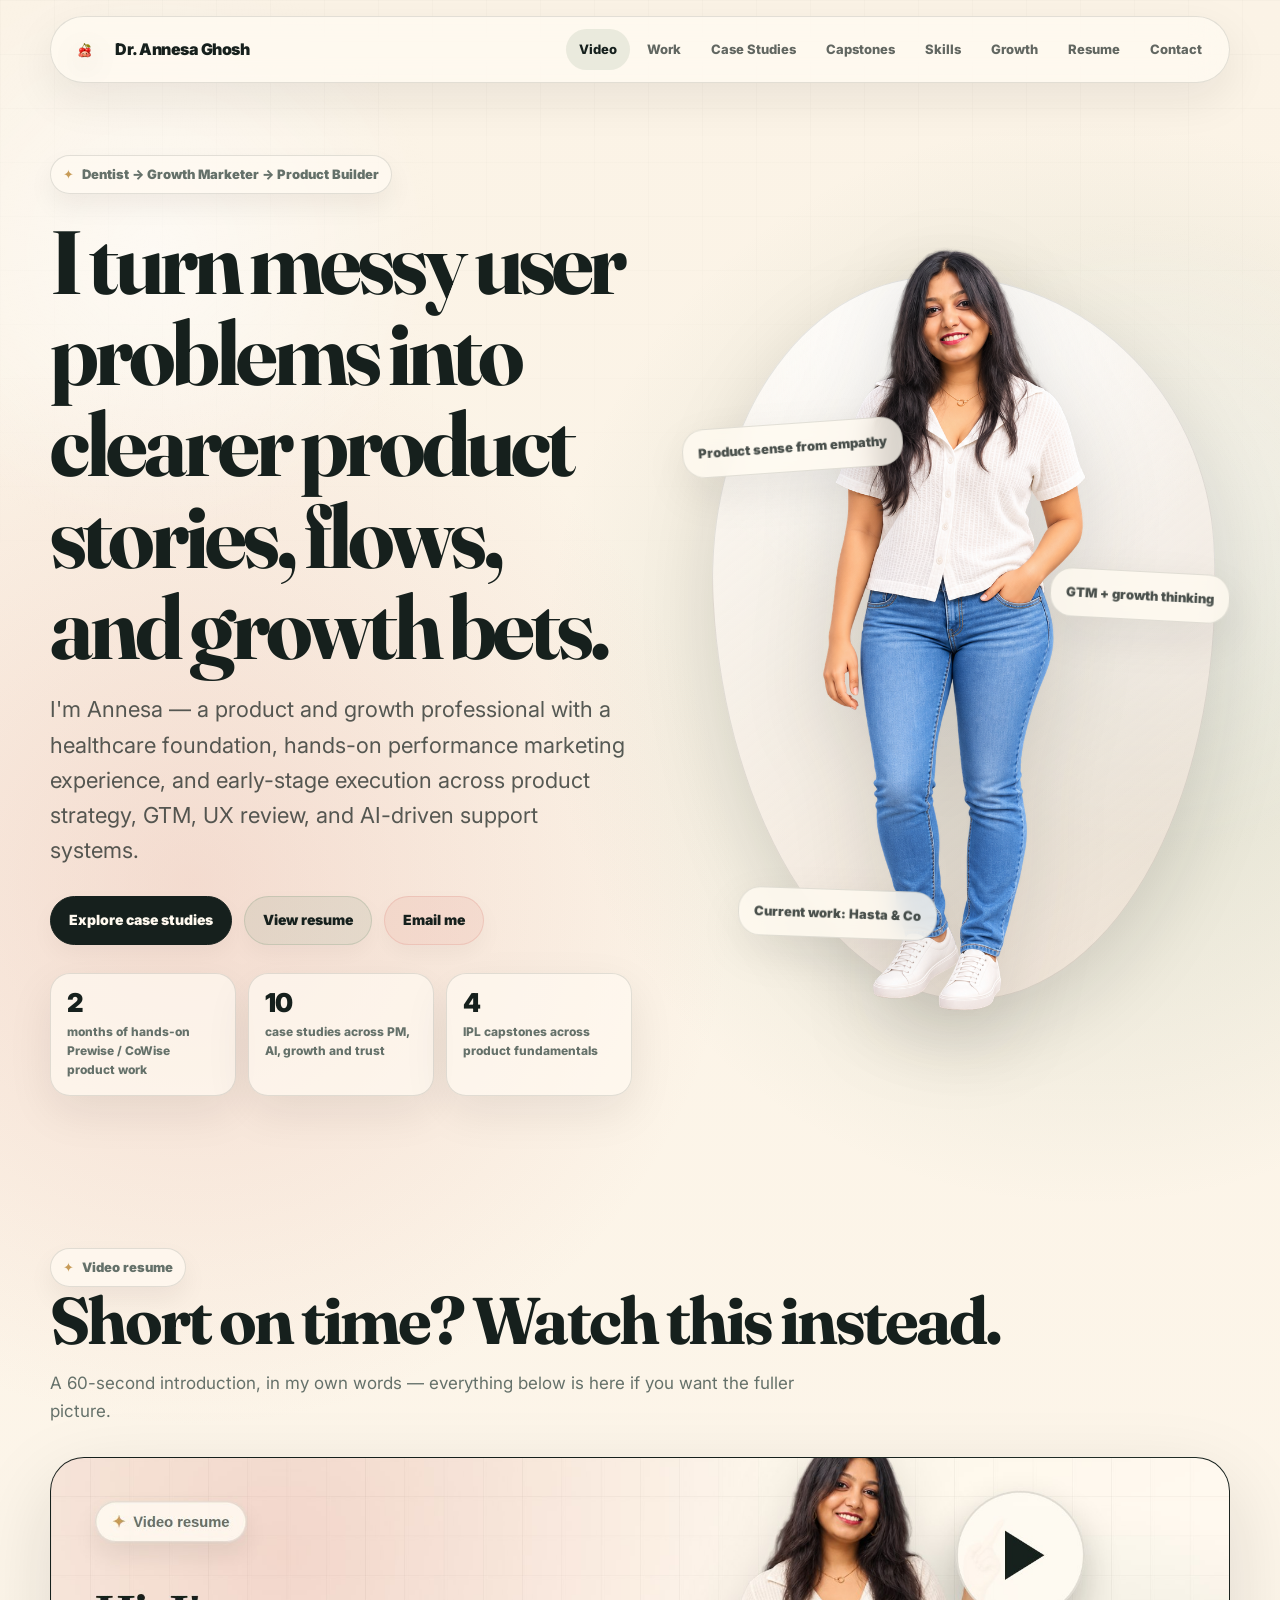
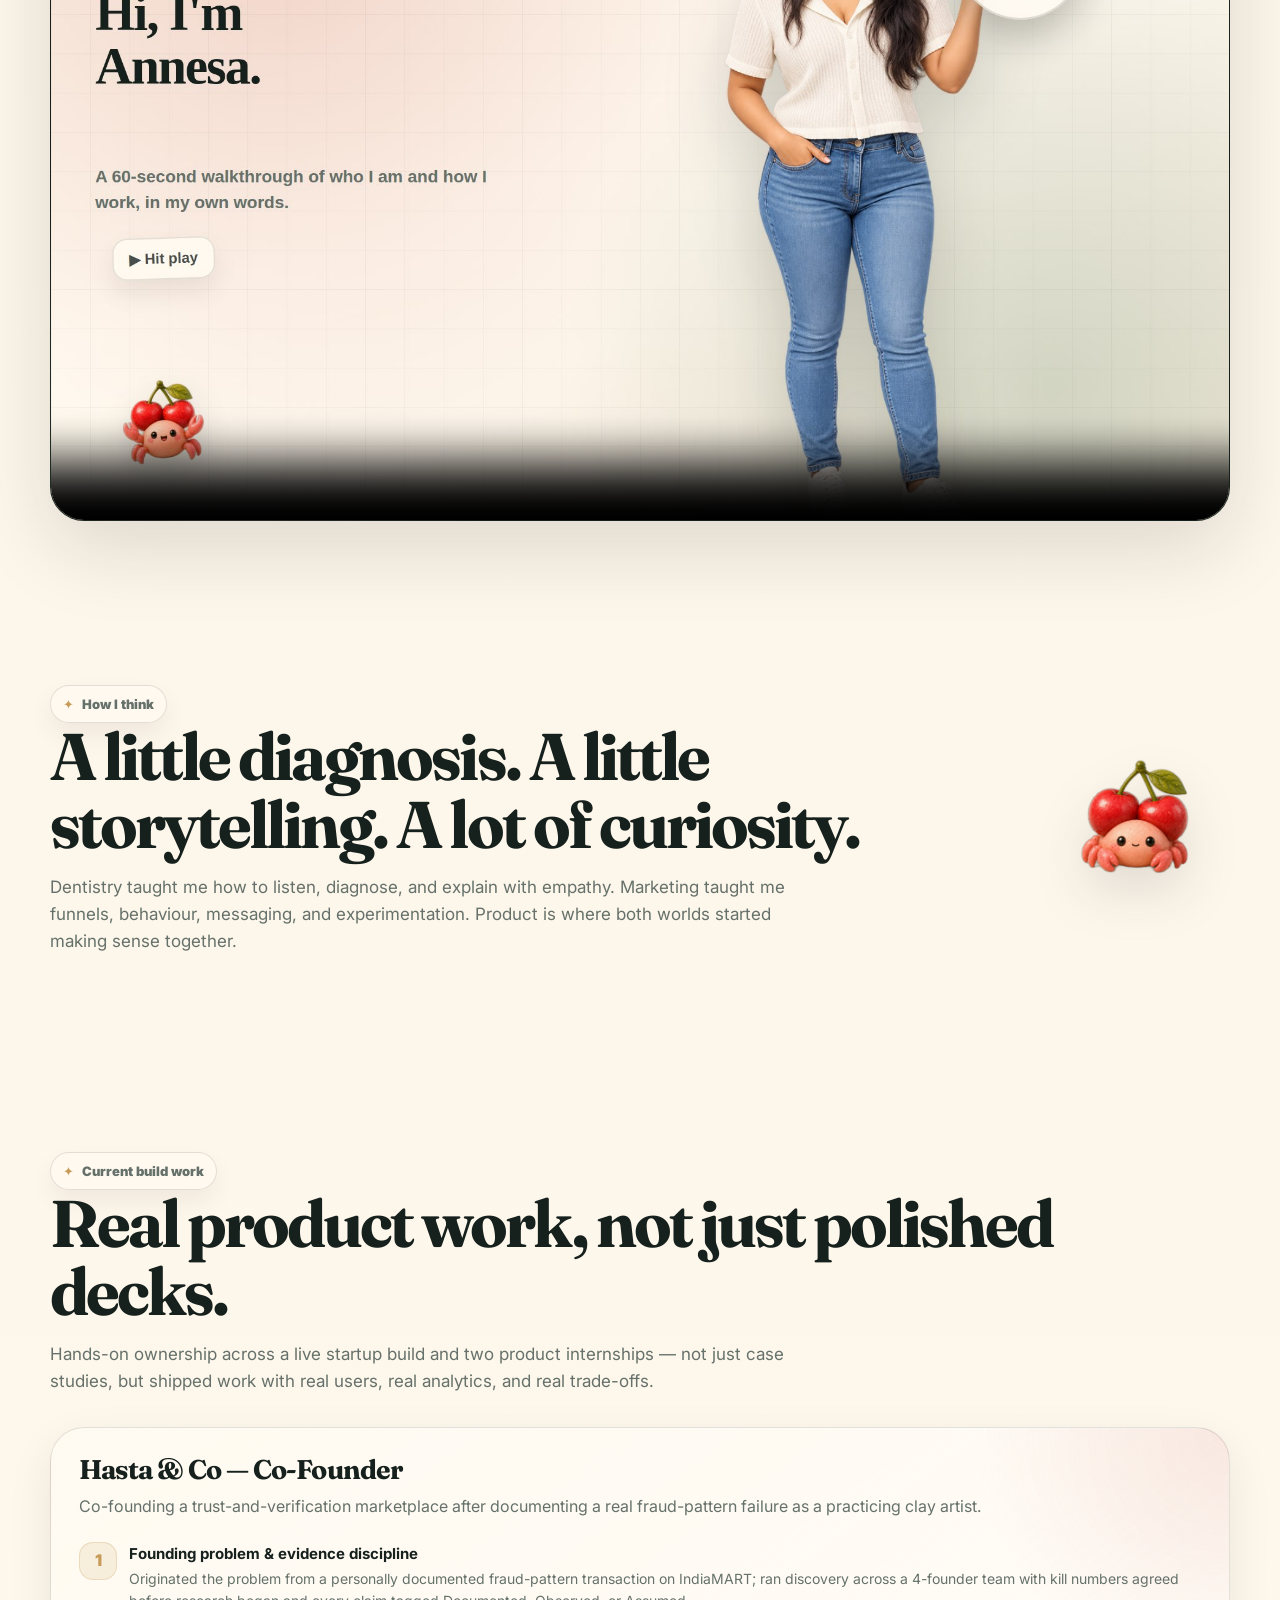
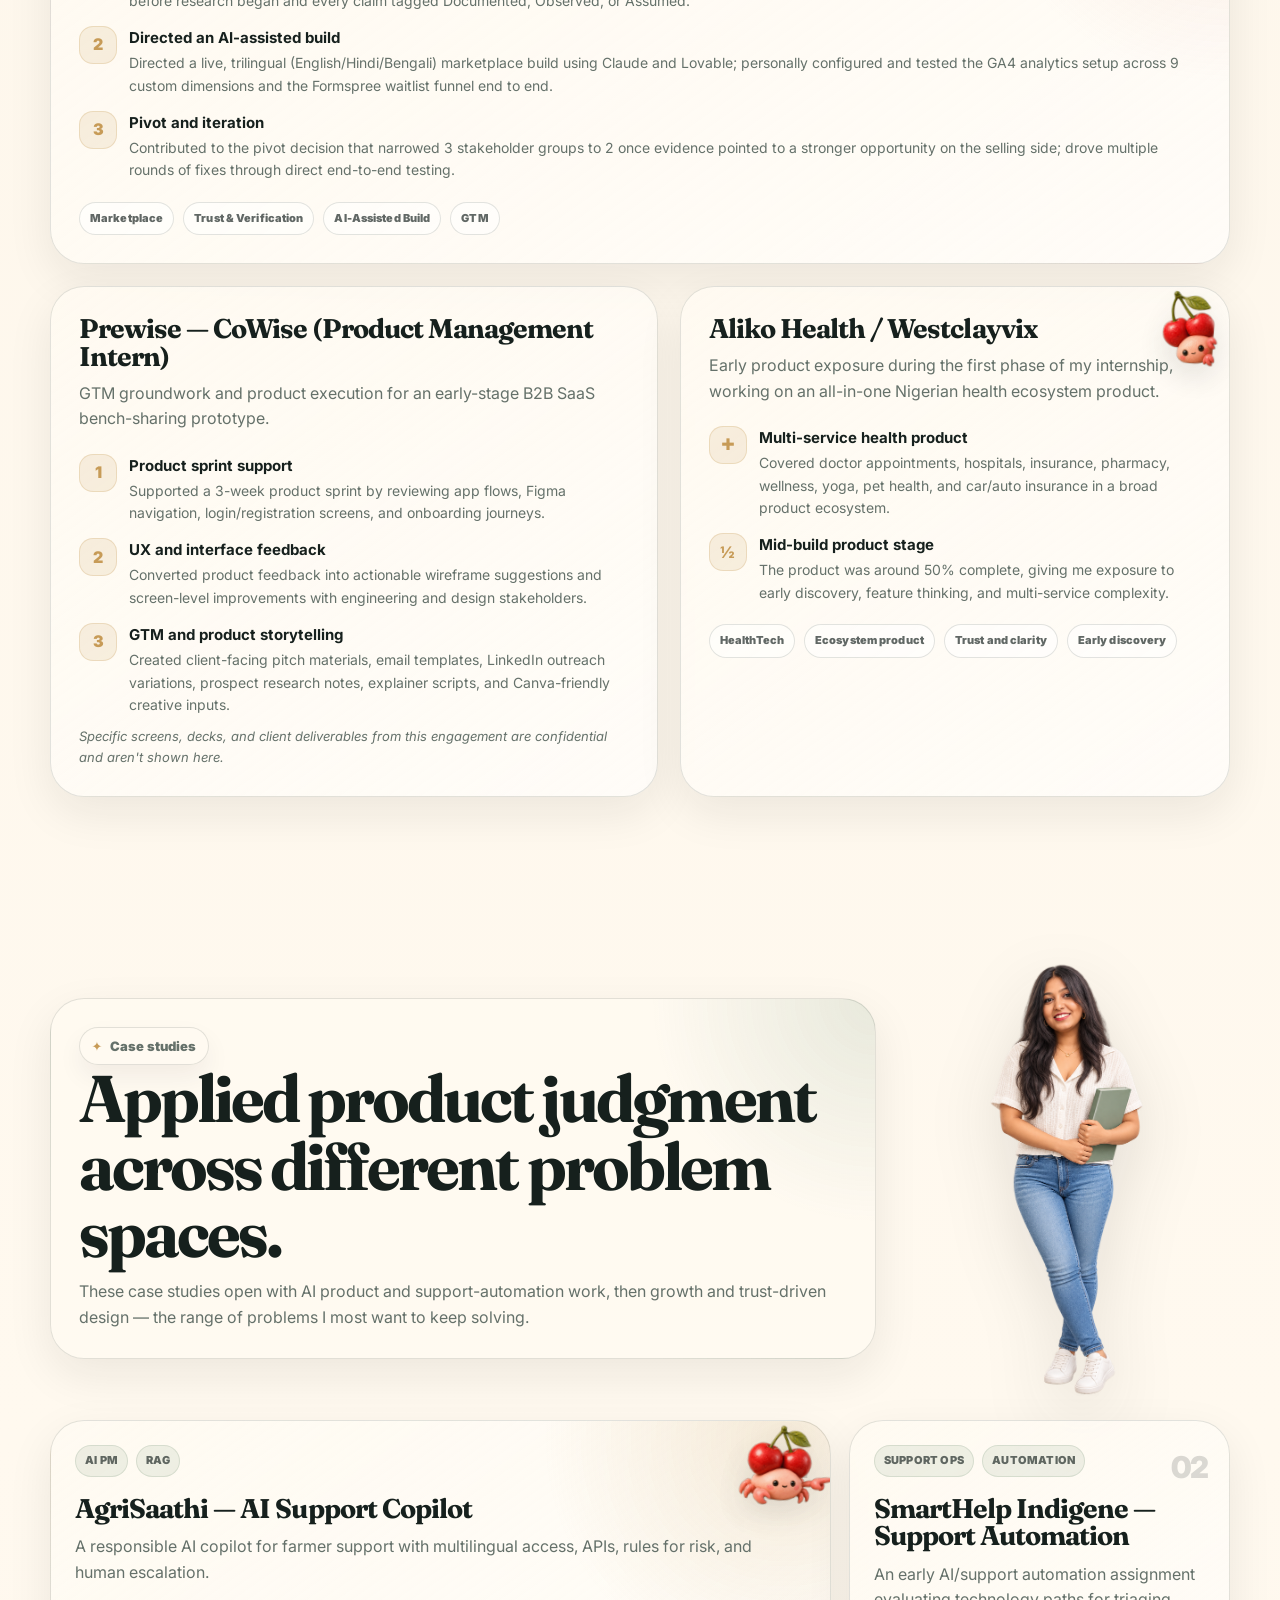
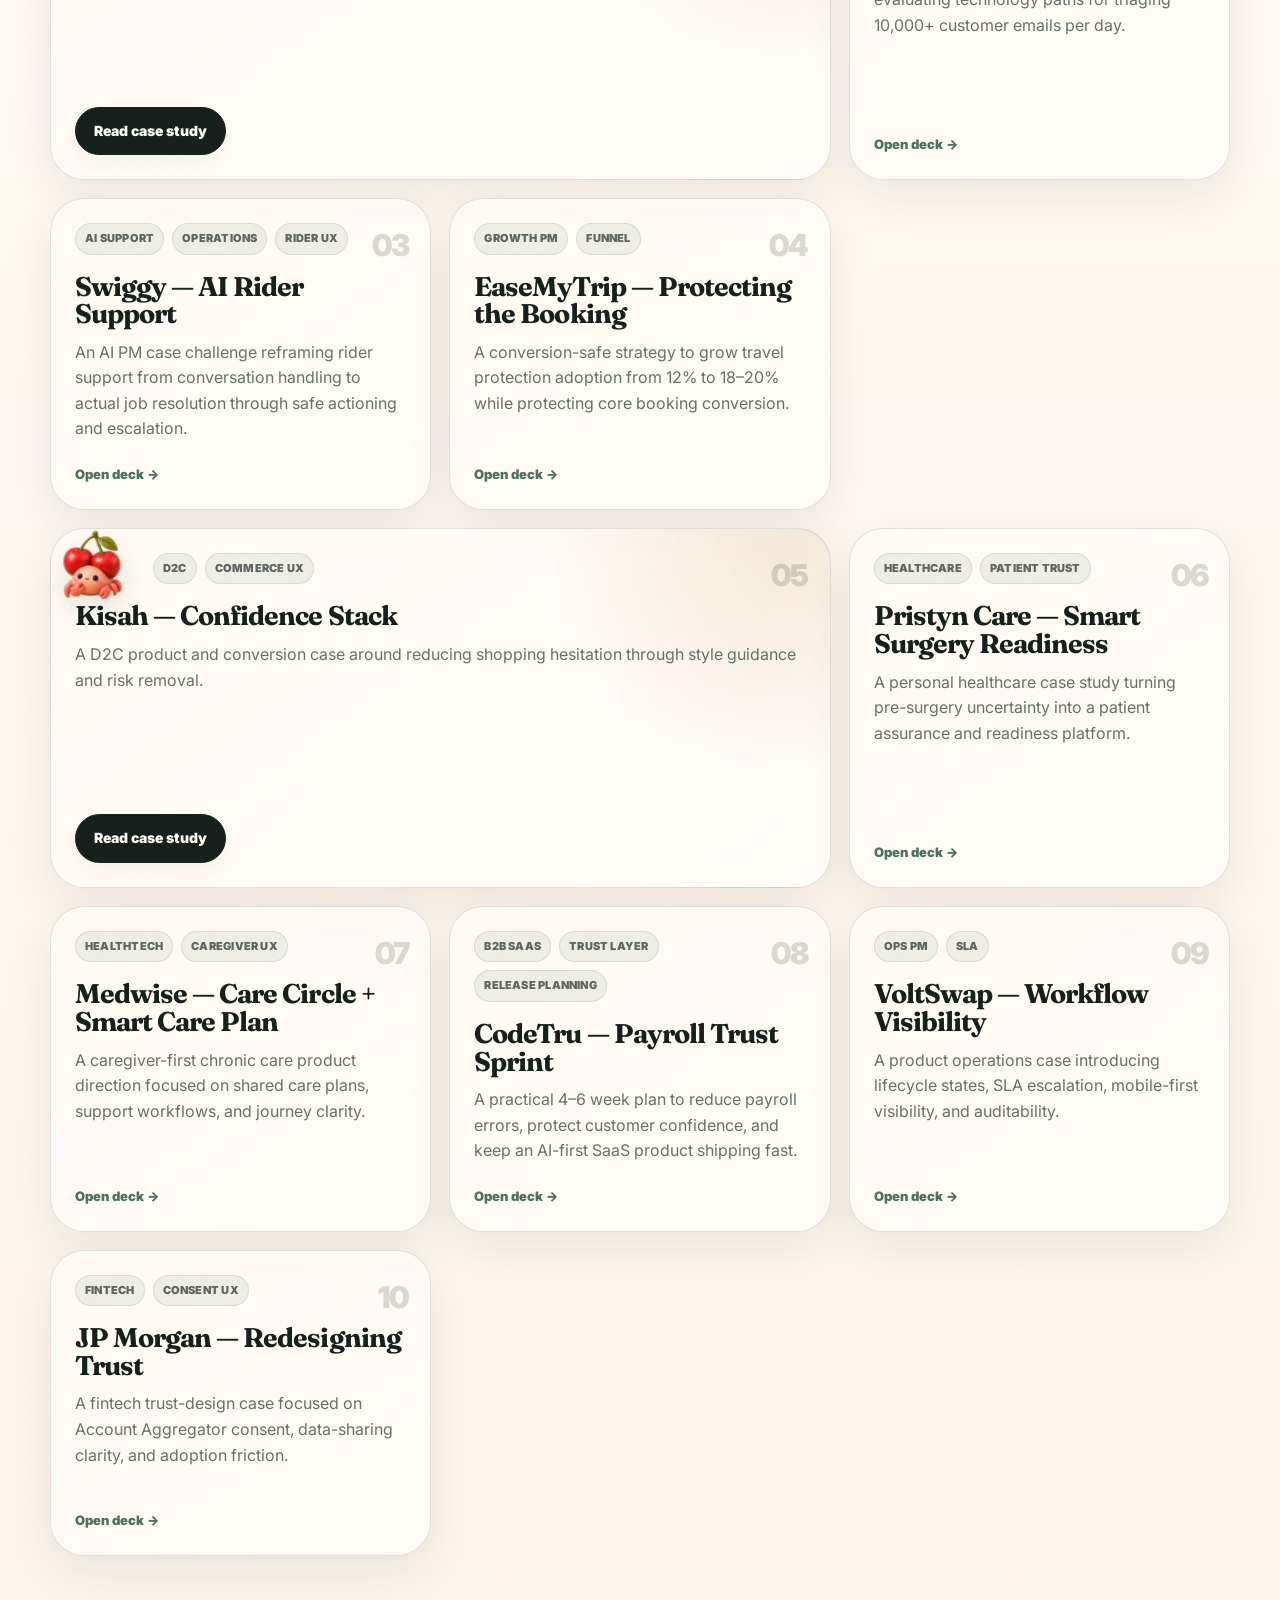
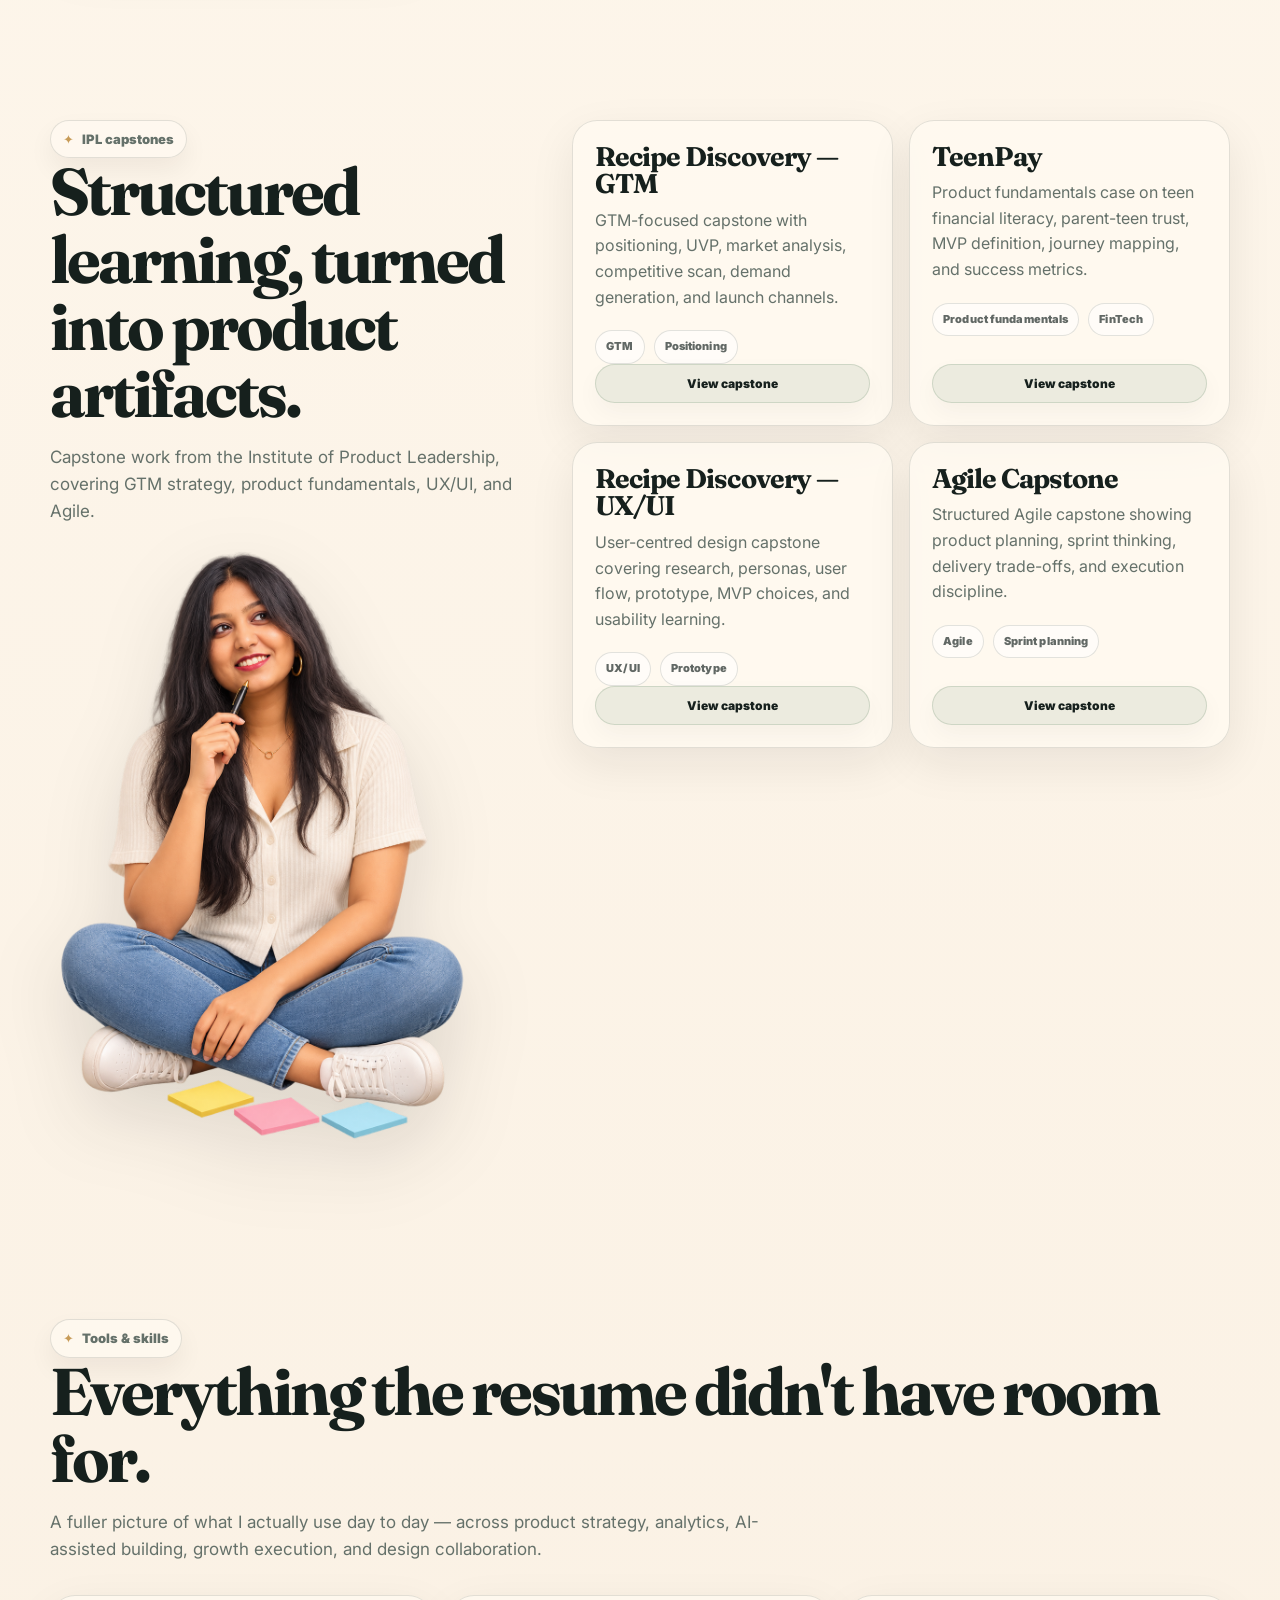
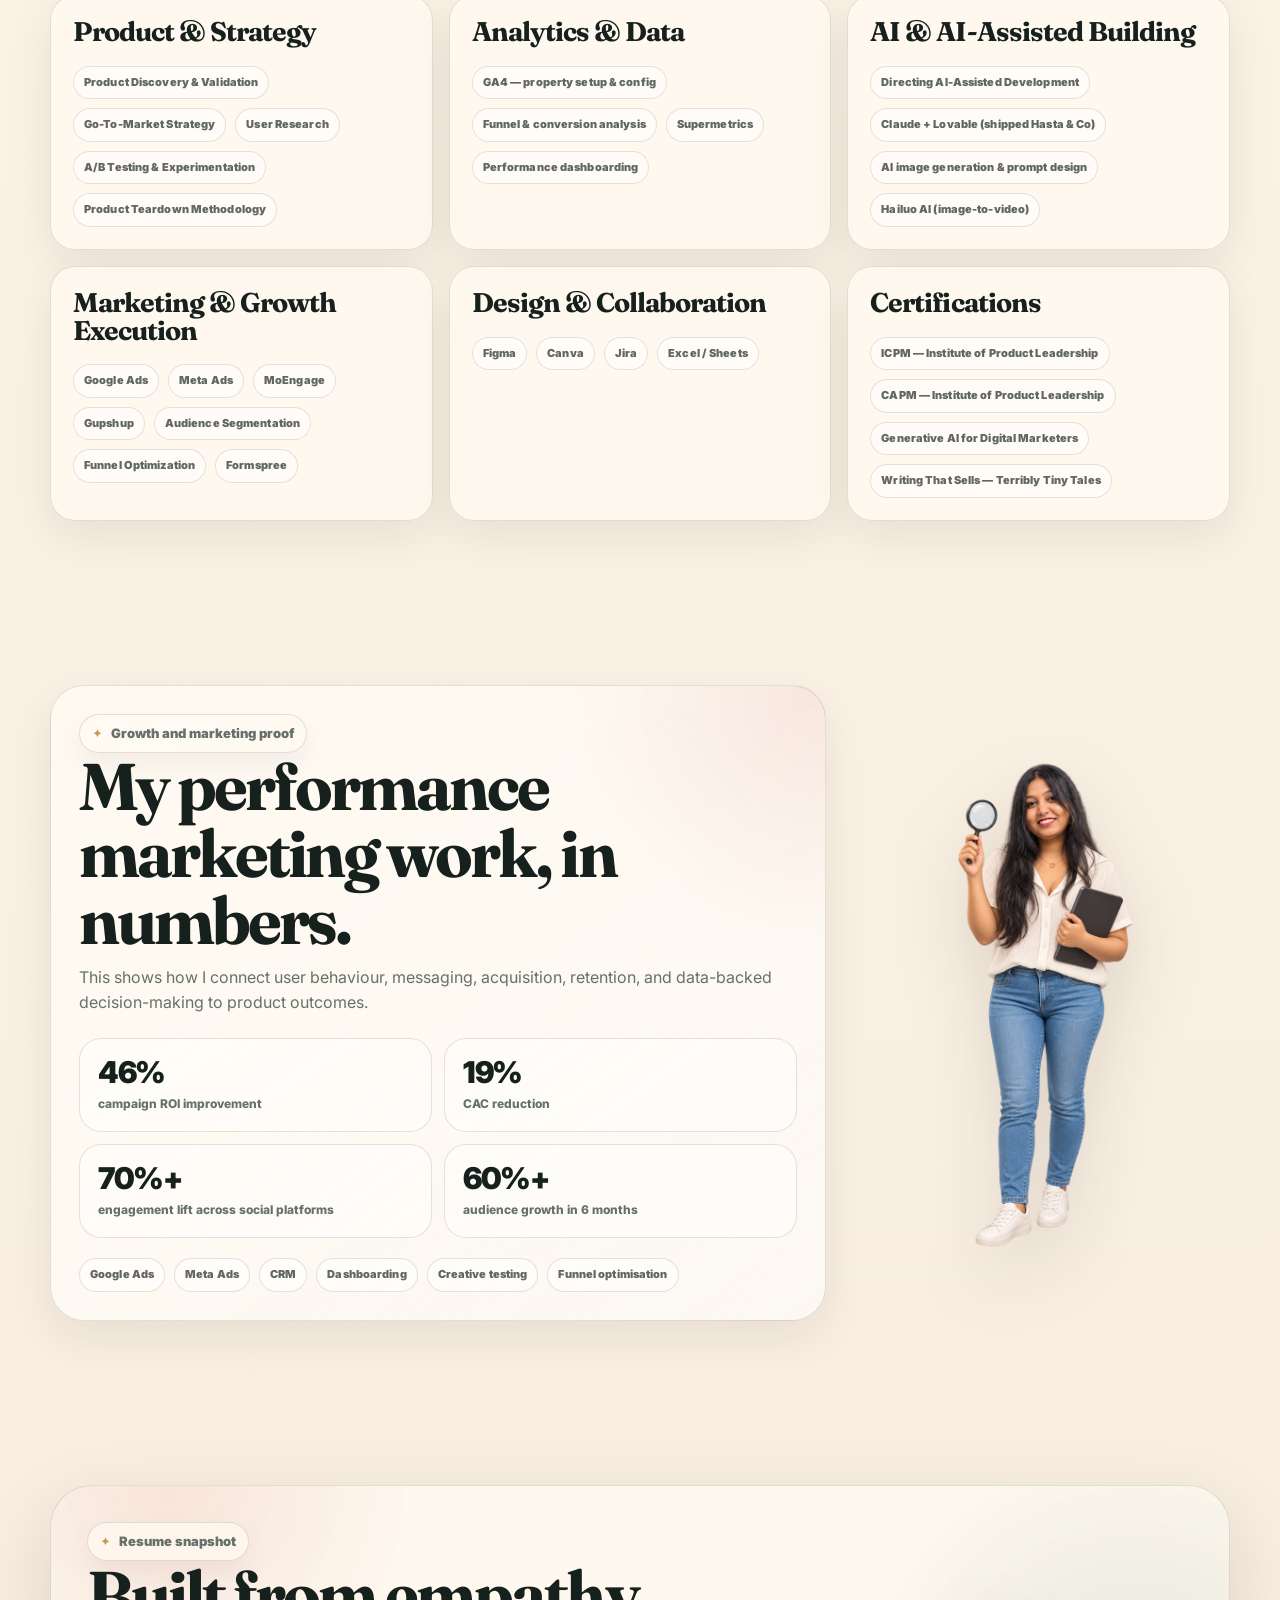
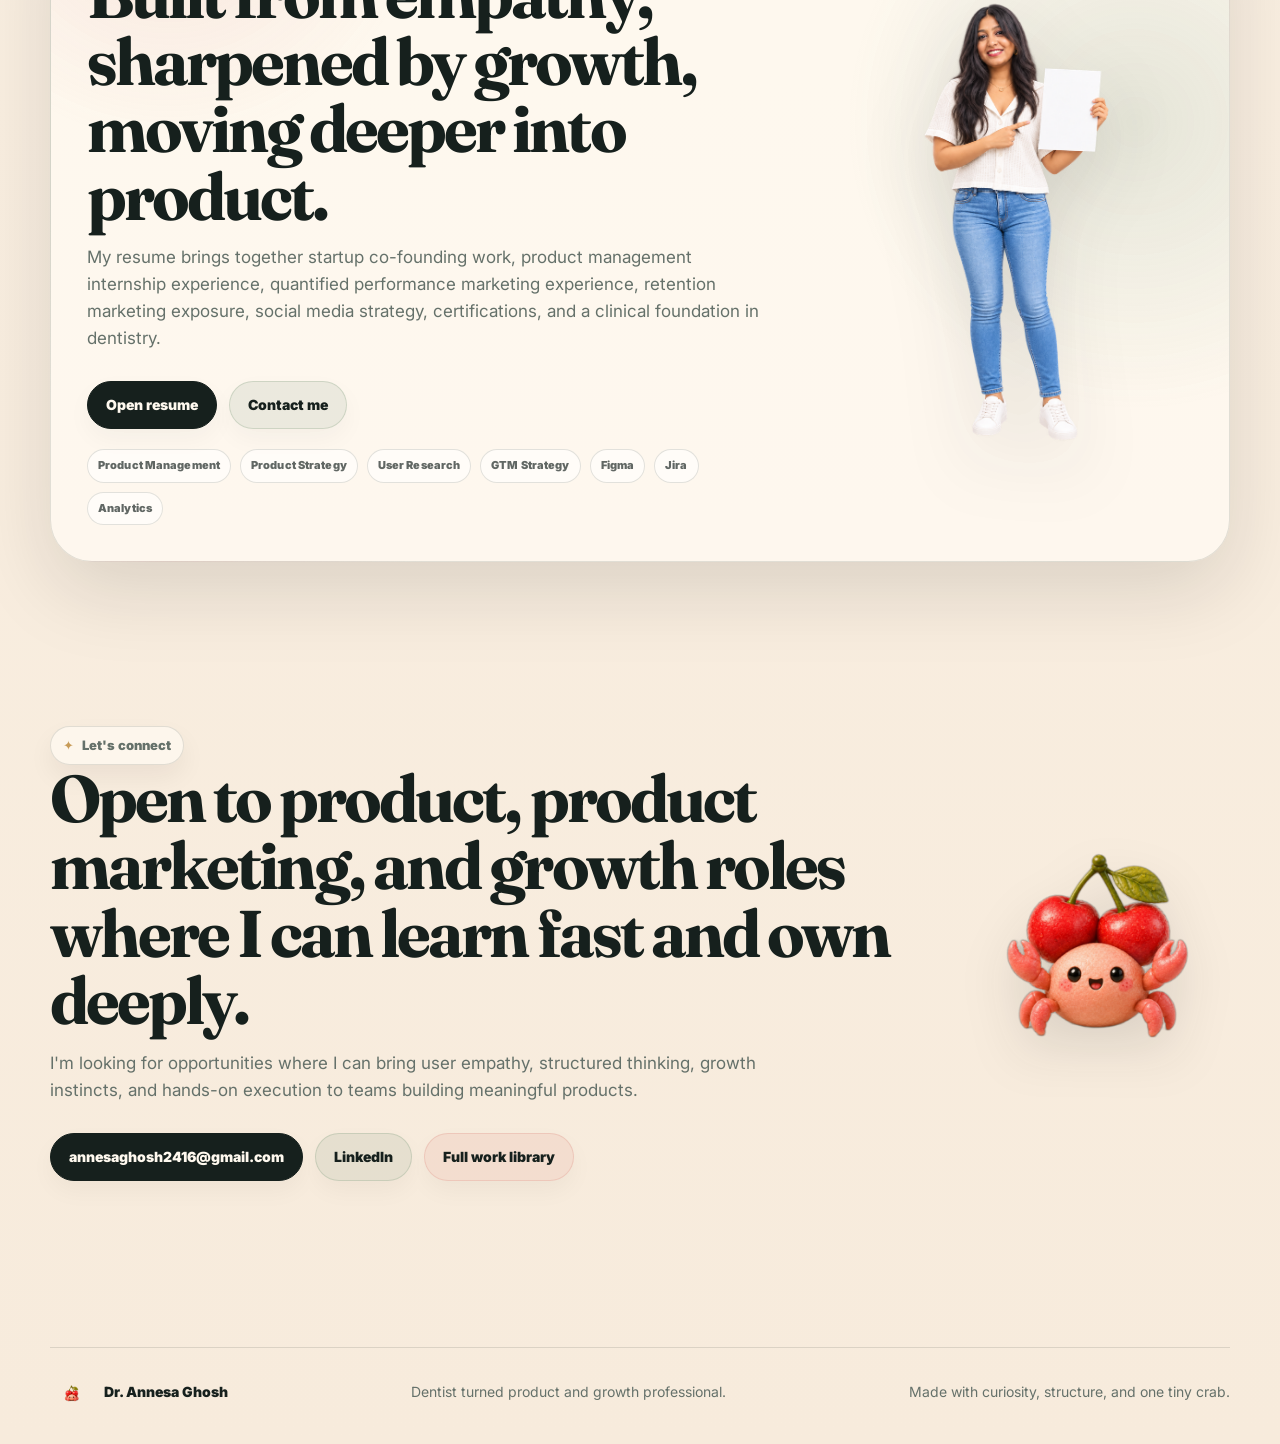
==== commit 2034a01d: "Add files via upload" ====
--- a/index.html
+++ b/index.html
@@ -55,7 +55,7 @@
           </div>
 
           <div class="hero-stats" aria-label="Portfolio snapshot">
-            <div class="stat"><strong>90+</strong><span>hours across Prewise / CoWise product work</span></div>
+            <div class="stat"><strong>2</strong><span>months of hands-on Prewise / CoWise product work</span></div>
             <div class="stat"><strong>10</strong><span>case studies across PM, AI, growth and trust</span></div>
             <div class="stat"><strong>4</strong><span>IPL capstones across product fundamentals</span></div>
           </div>
@@ -63,7 +63,7 @@
 
         <div class="hero-stage">
           <div class="hero-orb" aria-hidden="true"></div>
-          <img class="hero-avatar" src="assets/hero-avatar.jpg" alt="3D avatar of Dr. Annesa Ghosh with CherryClonk">
+          <img class="hero-avatar" src="assets/hero-avatar.png" alt="3D avatar of Dr. Annesa Ghosh">
           <div class="hero-bubble one">Product sense from empathy</div>
           <div class="hero-bubble two">GTM + growth thinking</div>
           <div class="hero-bubble three">Current work: Hasta & Co</div>
--- a/styles.css
+++ b/styles.css
@@ -271,7 +271,6 @@
   position: relative;
   z-index: 2;
   width: min(520px, 94%);
-  border-radius: 38px;
   filter: drop-shadow(0 28px 40px rgba(27,25,21,0.15));
 }
 
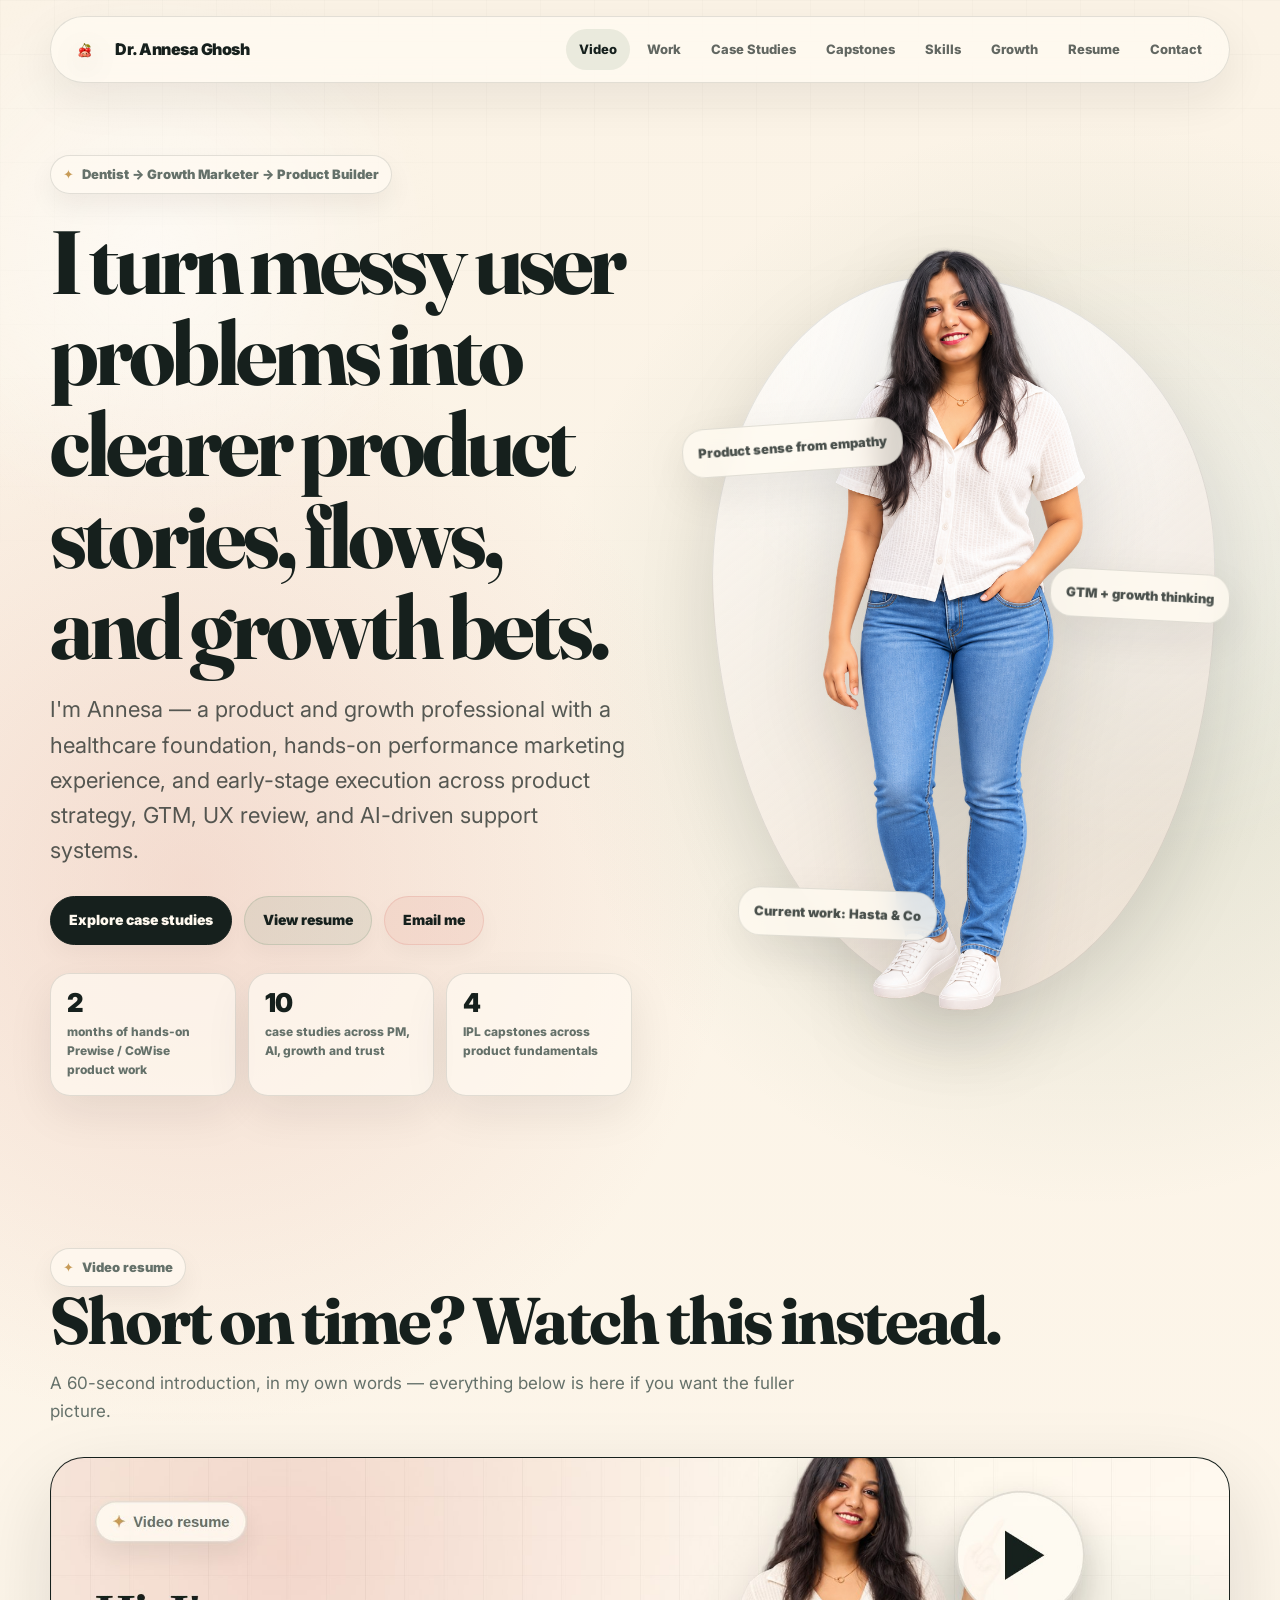
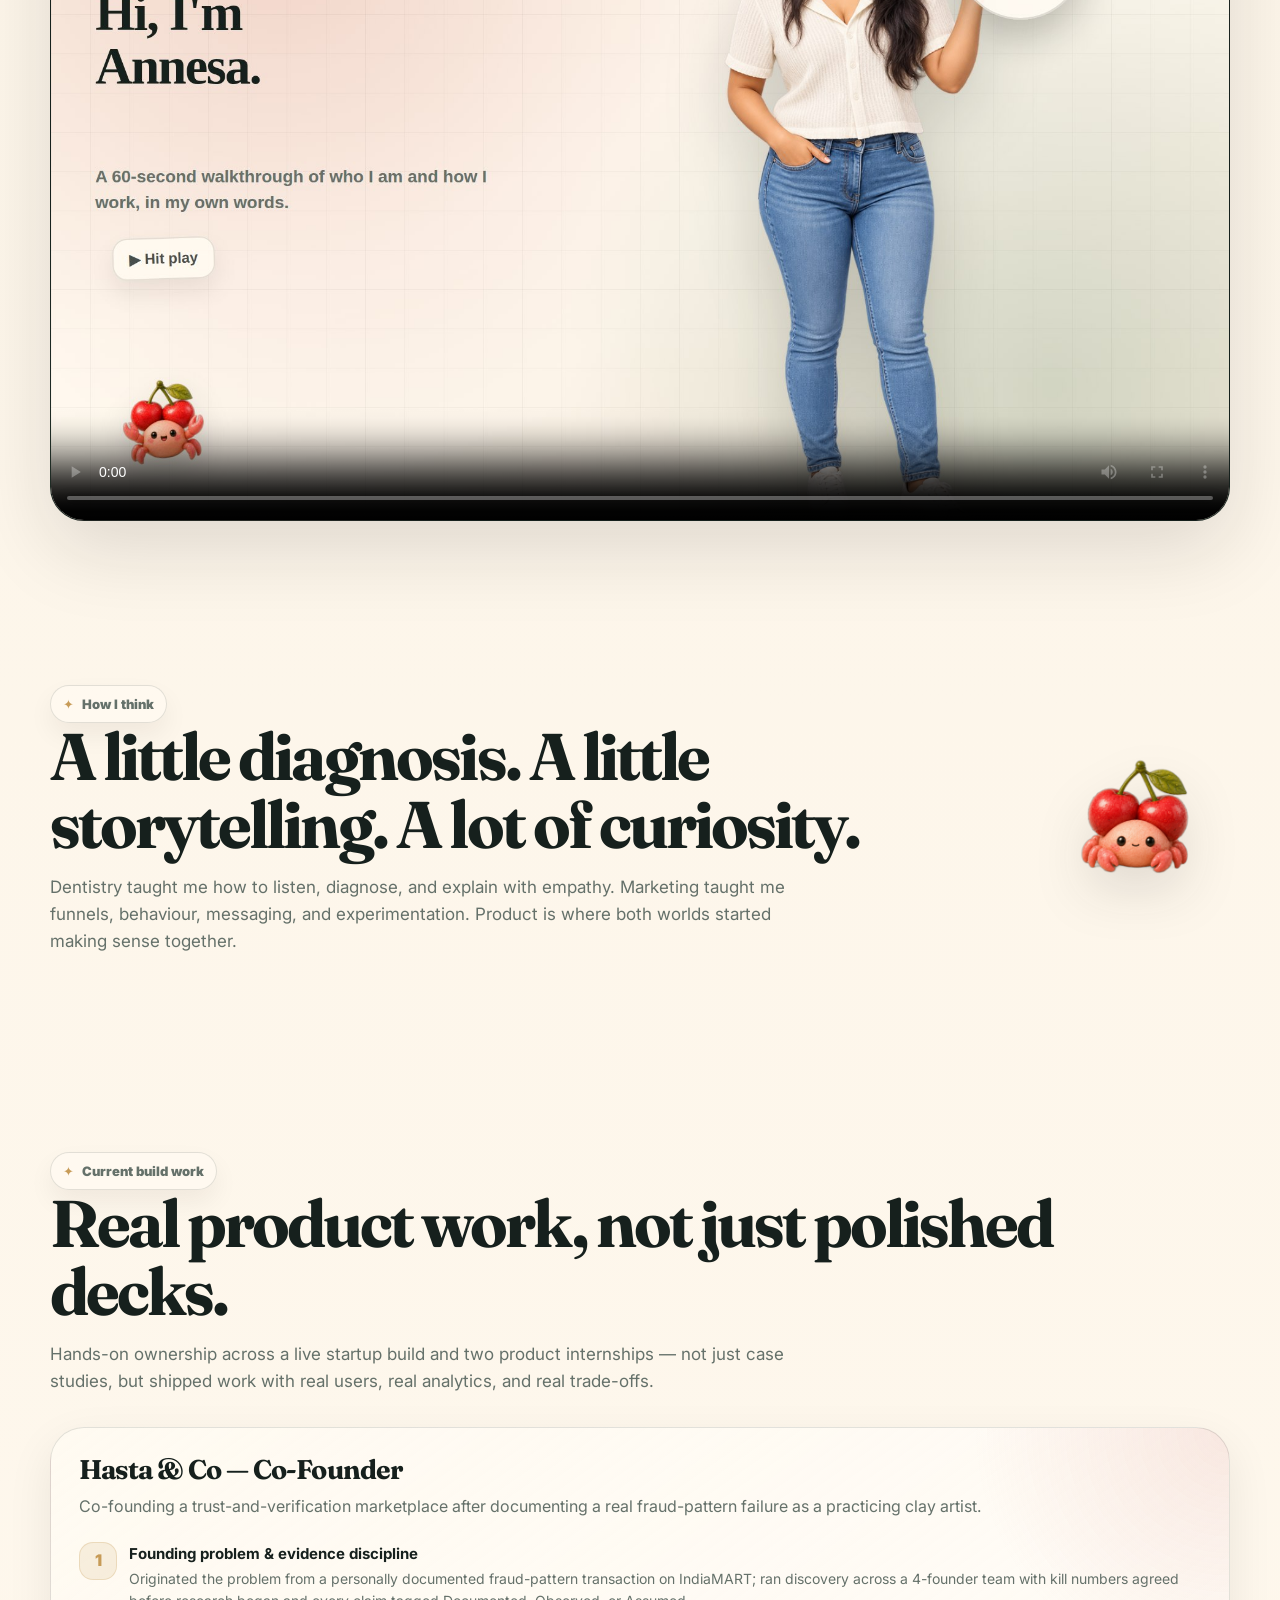
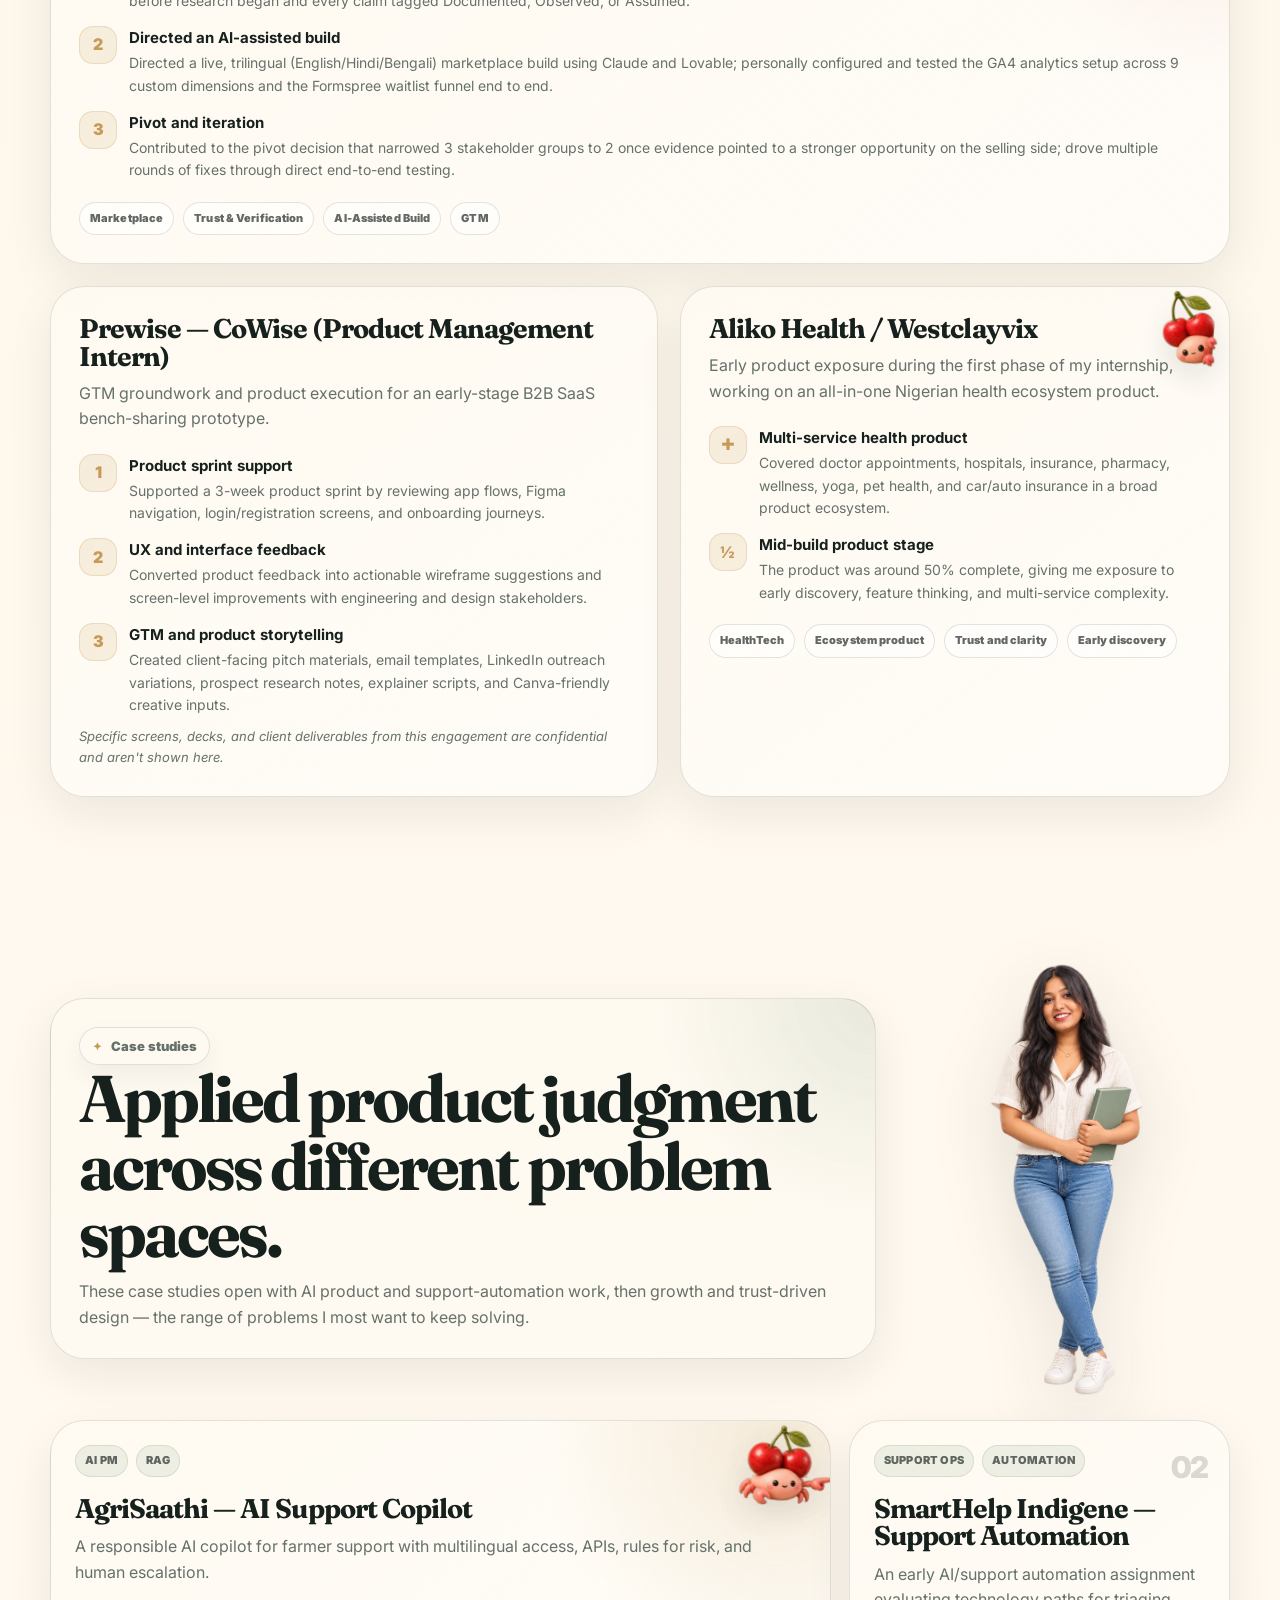
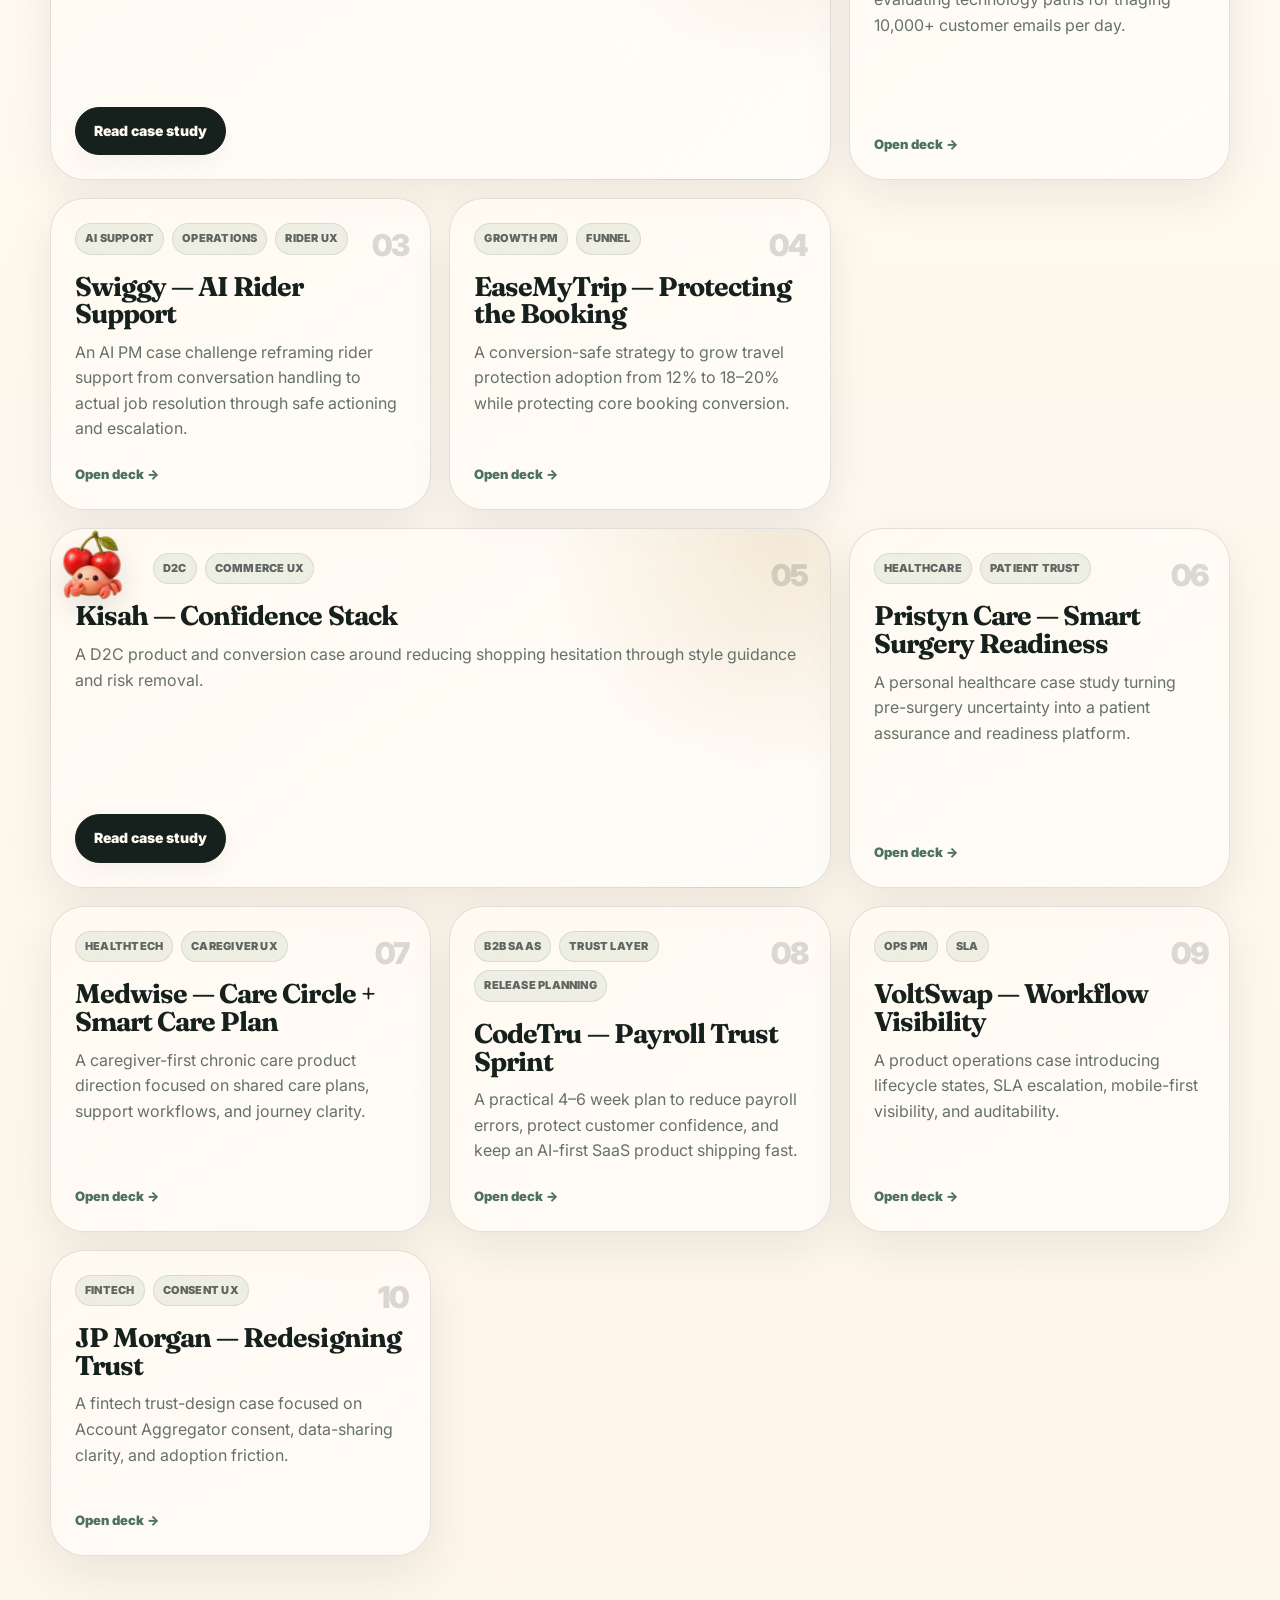
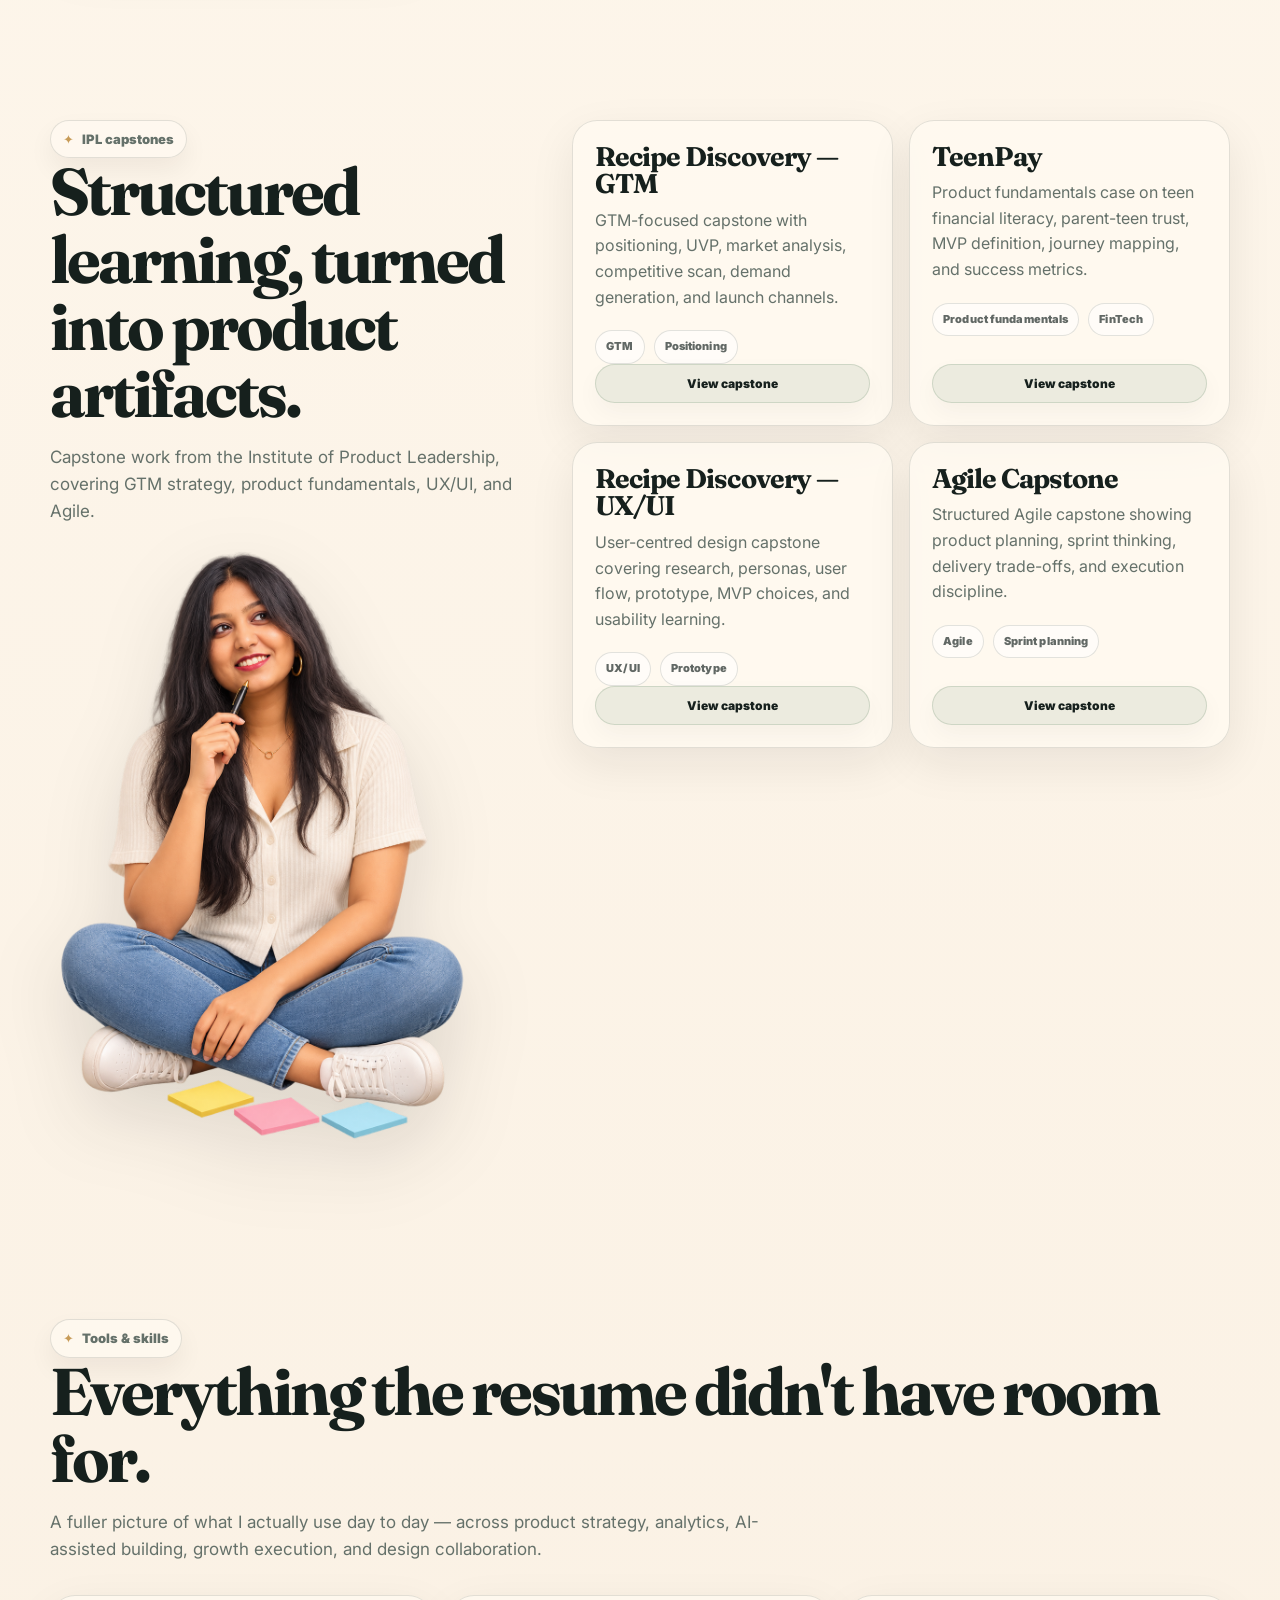
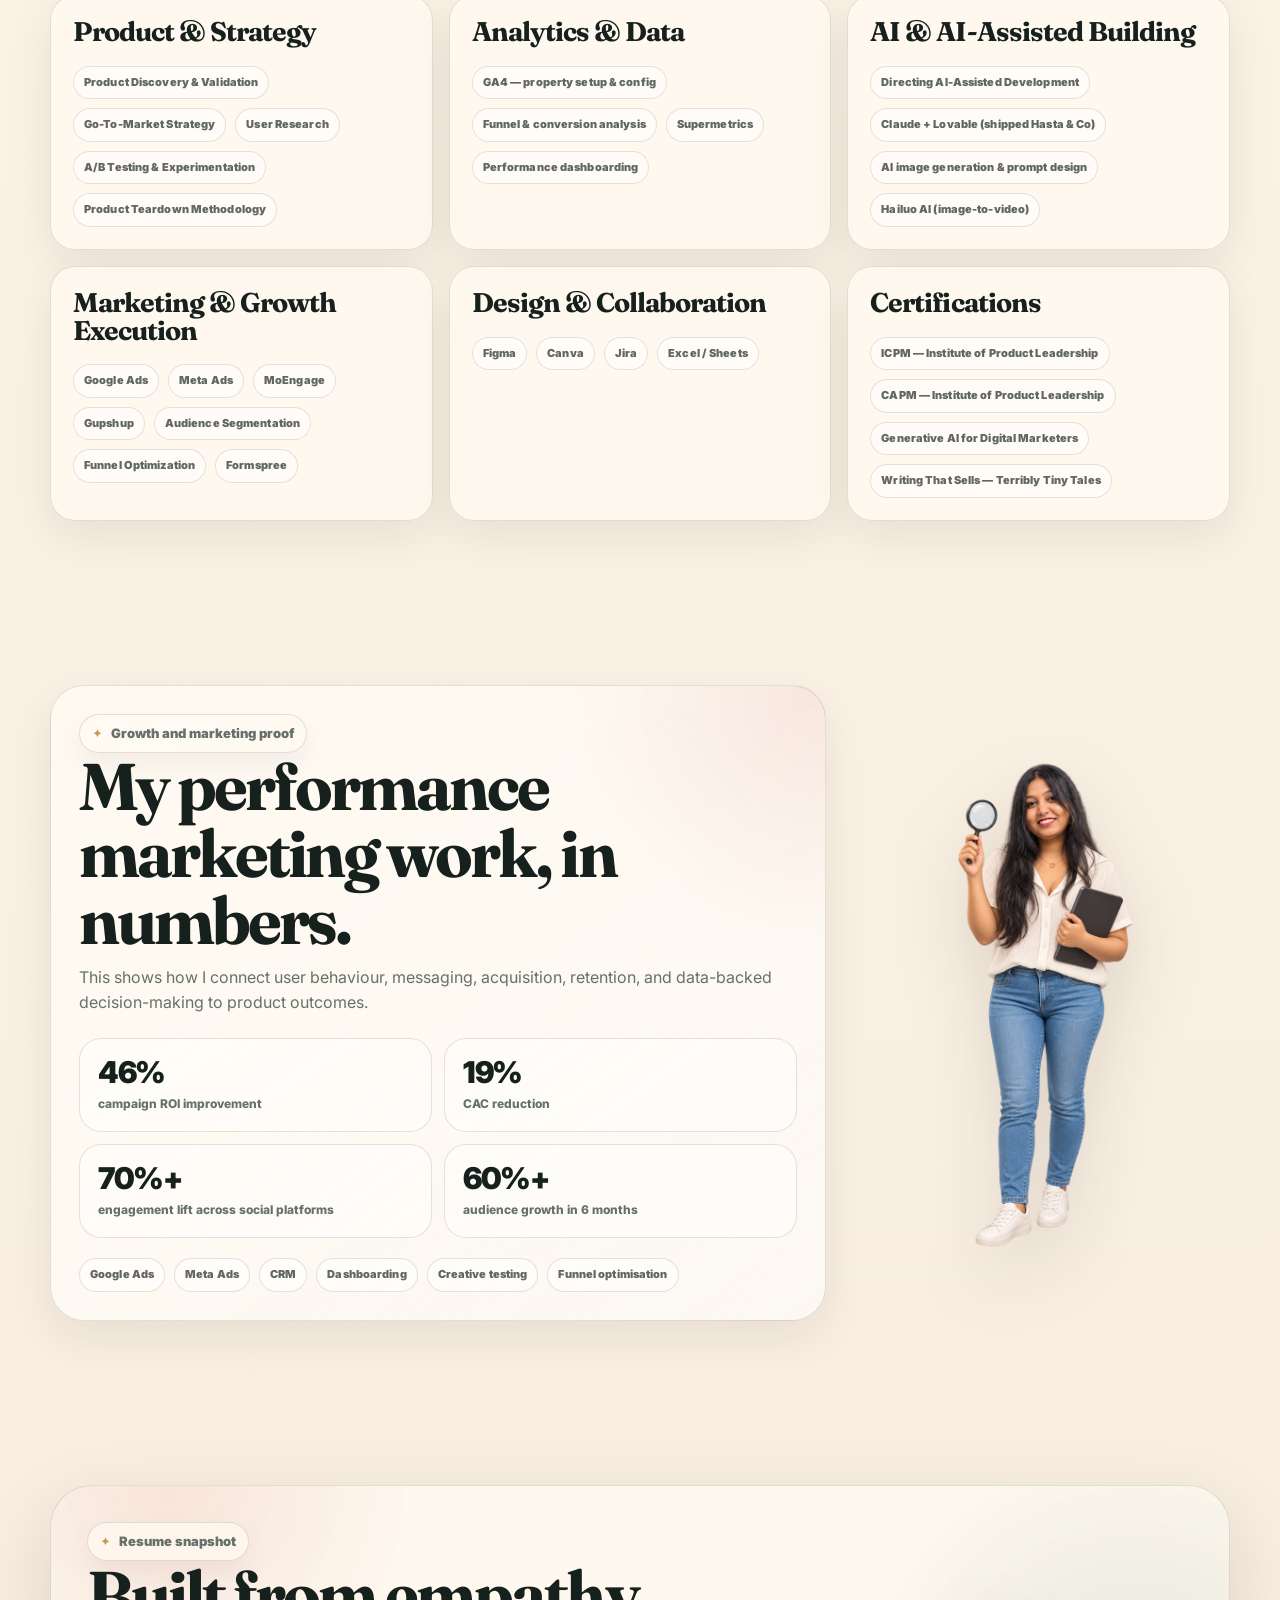
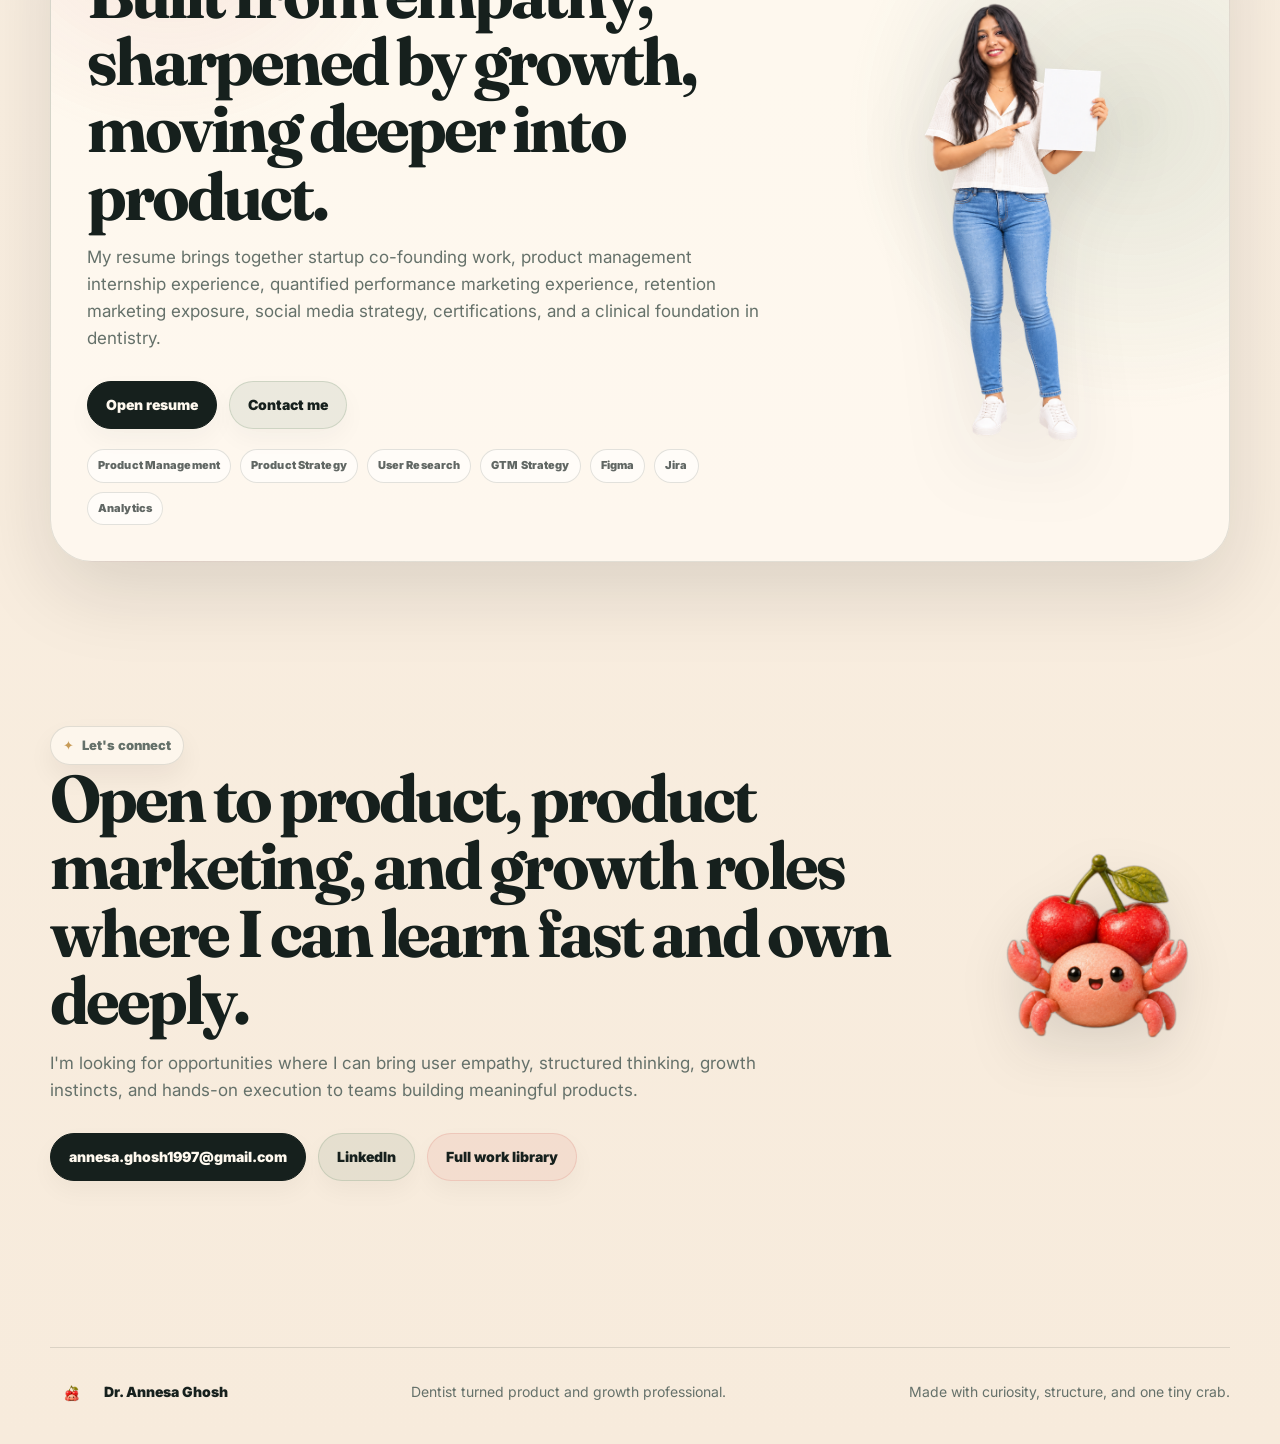
==== commit ed4ad9c8: "Update email addresses in index.html" ====
--- a/index.html
+++ b/index.html
@@ -51,7 +51,7 @@
           <div class="hero-actions">
             <a class="btn primary" href="#cases">Explore case studies</a>
             <a class="btn soft" href="assets/resume.pdf" target="_blank" rel="noopener">View resume</a>
-            <a class="btn rose" href="mailto:annesaghosh2416@gmail.com">Email me</a>
+            <a class="btn rose" href="mailto:annesa.ghosh1997@gmail.com">Email me</a>
           </div>
 
           <div class="hero-stats" aria-label="Portfolio snapshot">
@@ -546,7 +546,7 @@
 
             <div class="hero-actions">
               <a class="btn primary" href="assets/resume.pdf" target="_blank" rel="noopener">Open resume</a>
-              <a class="btn soft" href="mailto:annesaghosh2416@gmail.com?subject=Opportunity%20for%20Dr.%20Annesa%20Ghosh">Contact me</a>
+              <a class="btn soft" href="mailto:annesa.ghosh1997@gmail.com?subject=Opportunity%20for%20Dr.%20Annesa%20Ghosh">Contact me</a>
             </div>
 
             <div class="chip-row">
@@ -575,7 +575,7 @@
               I'm looking for opportunities where I can bring user empathy, structured thinking, growth instincts, and hands-on execution to teams building meaningful products.
             </p>
             <div class="hero-actions">
-              <a class="btn primary" href="mailto:annesaghosh2416@gmail.com">annesaghosh2416@gmail.com</a>
+              <a class="btn primary" href="mailto:annesa.ghosh1997@gmail.com">annesa.ghosh1997@gmail.com</a>
               <a class="btn soft" href="https://linkedin.com/in/dr-annesa-ghosh-05b934147" target="_blank" rel="noopener">LinkedIn</a>
               <a class="btn rose" href="https://drive.google.com/drive/folders/1NkBYeAOh7FmQJES0IrBcVCGWdnggdWVJ?usp=drive_link" target="_blank" rel="noopener">Full work library</a>
             </div>
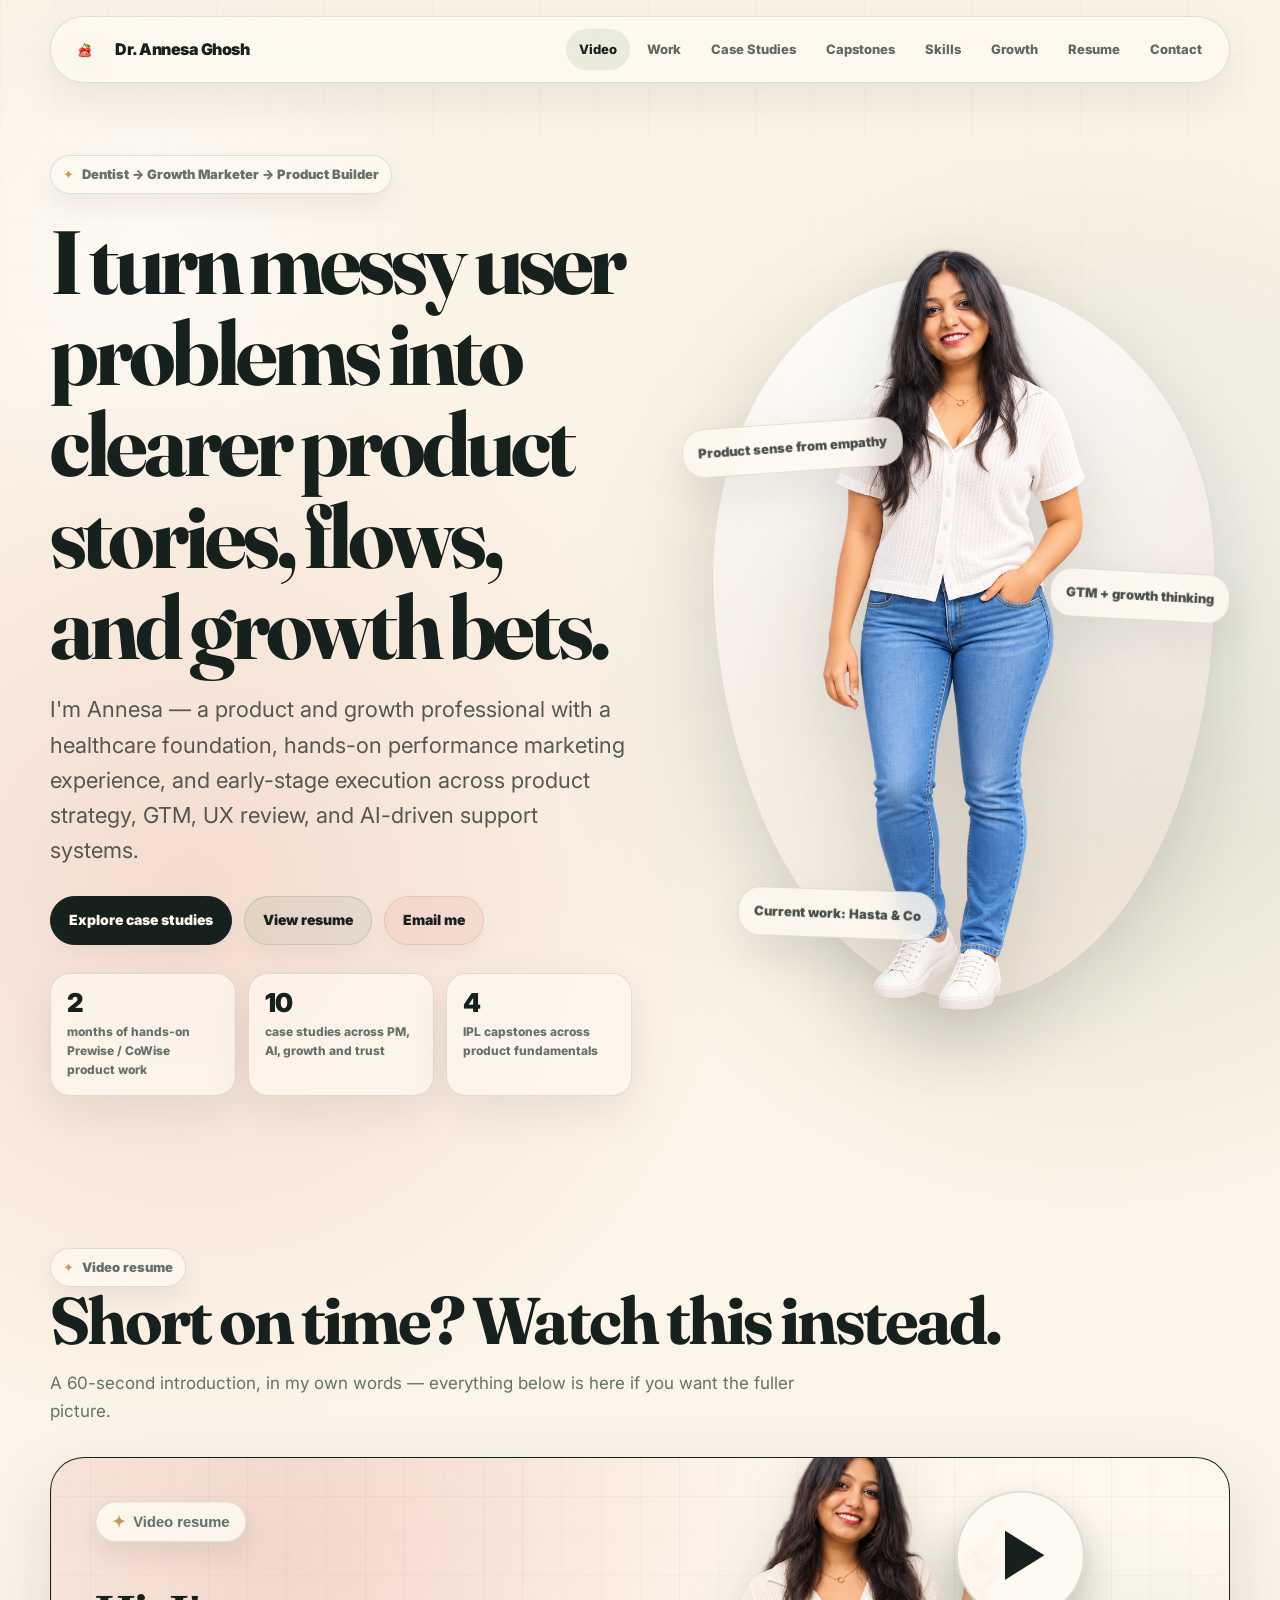
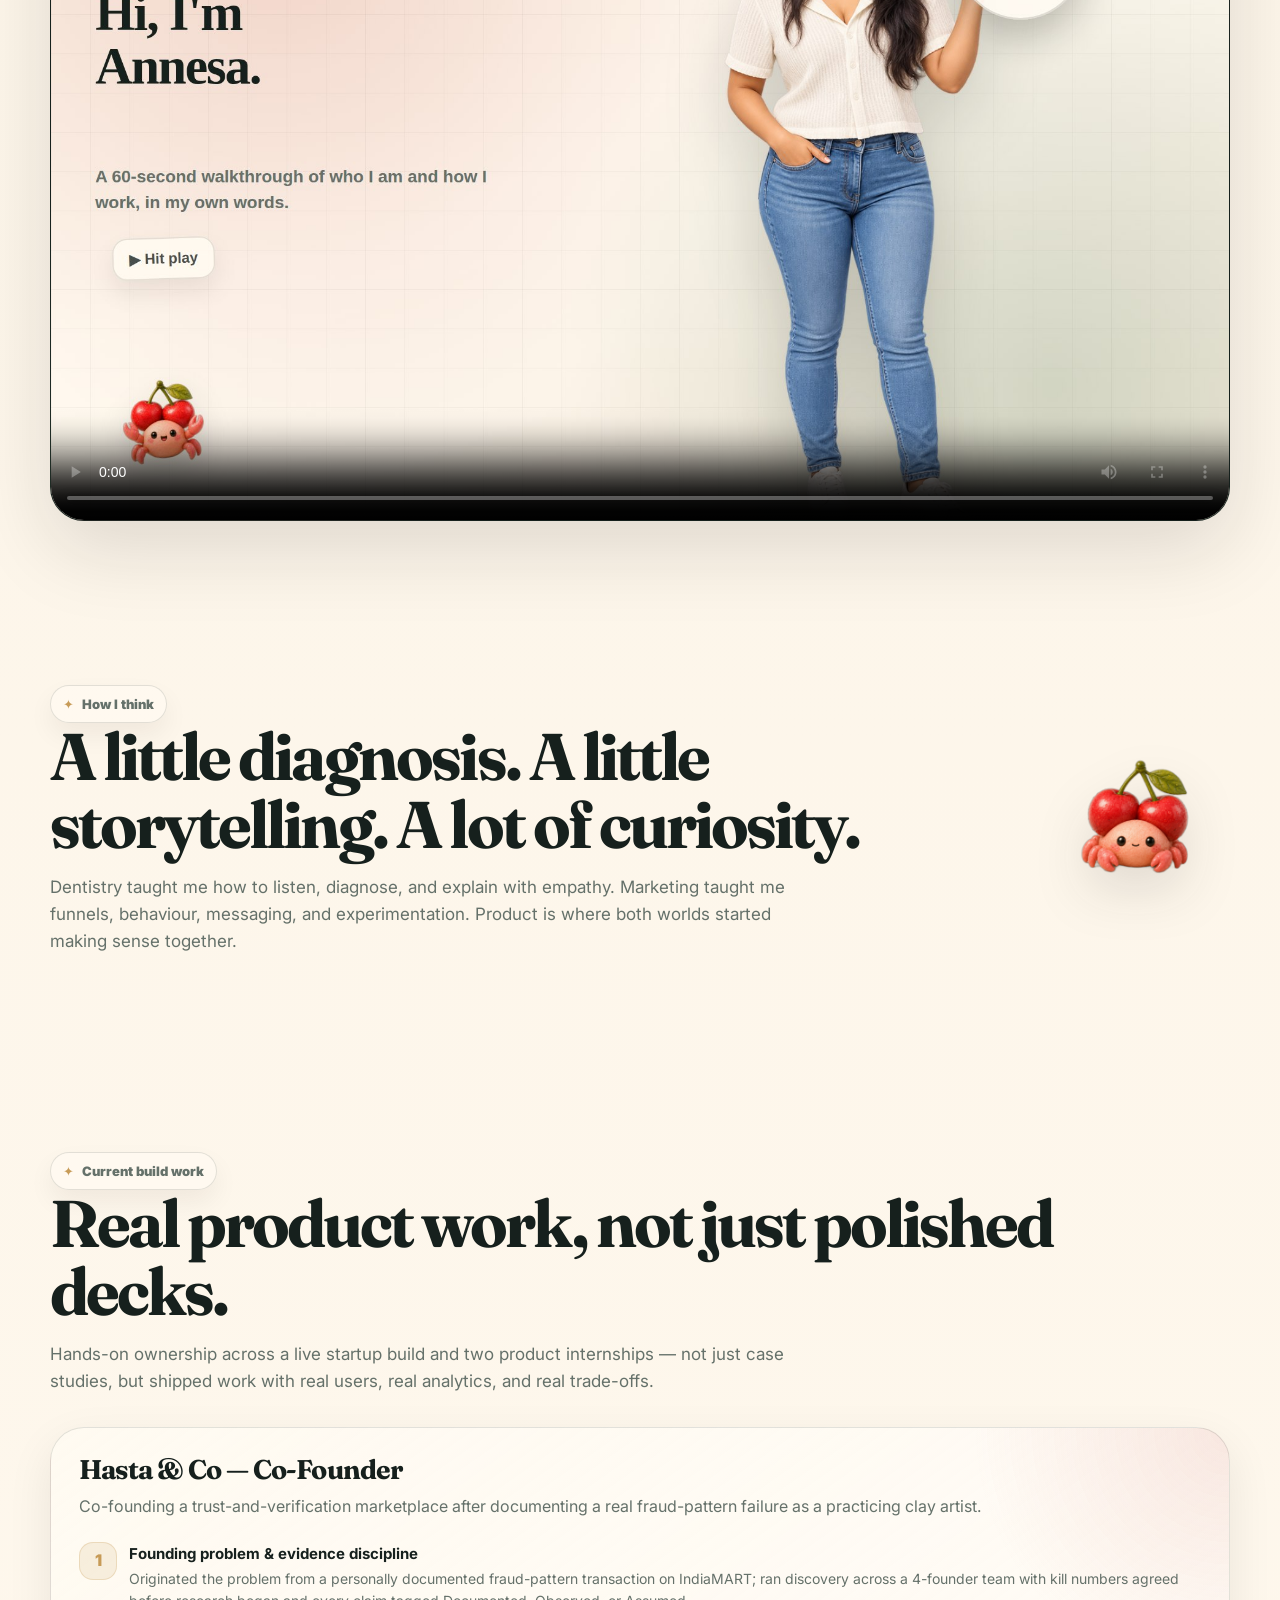
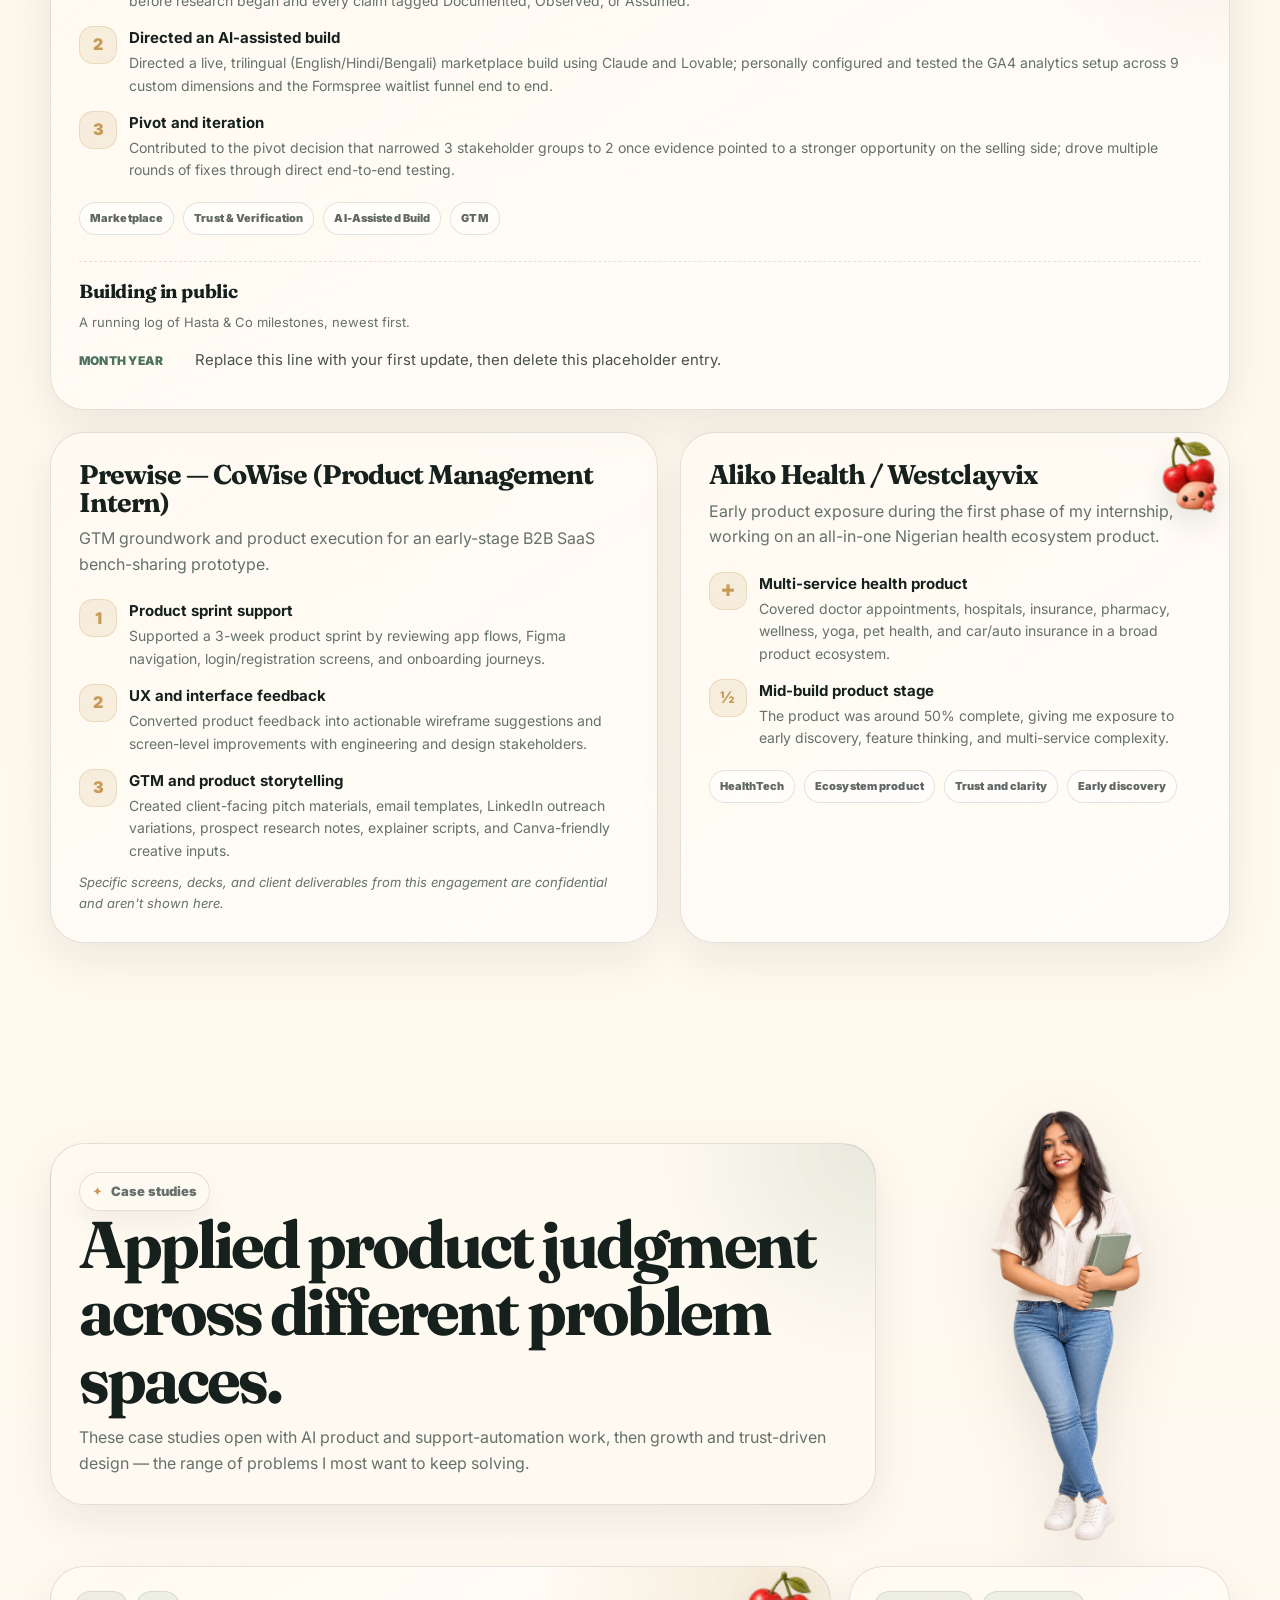
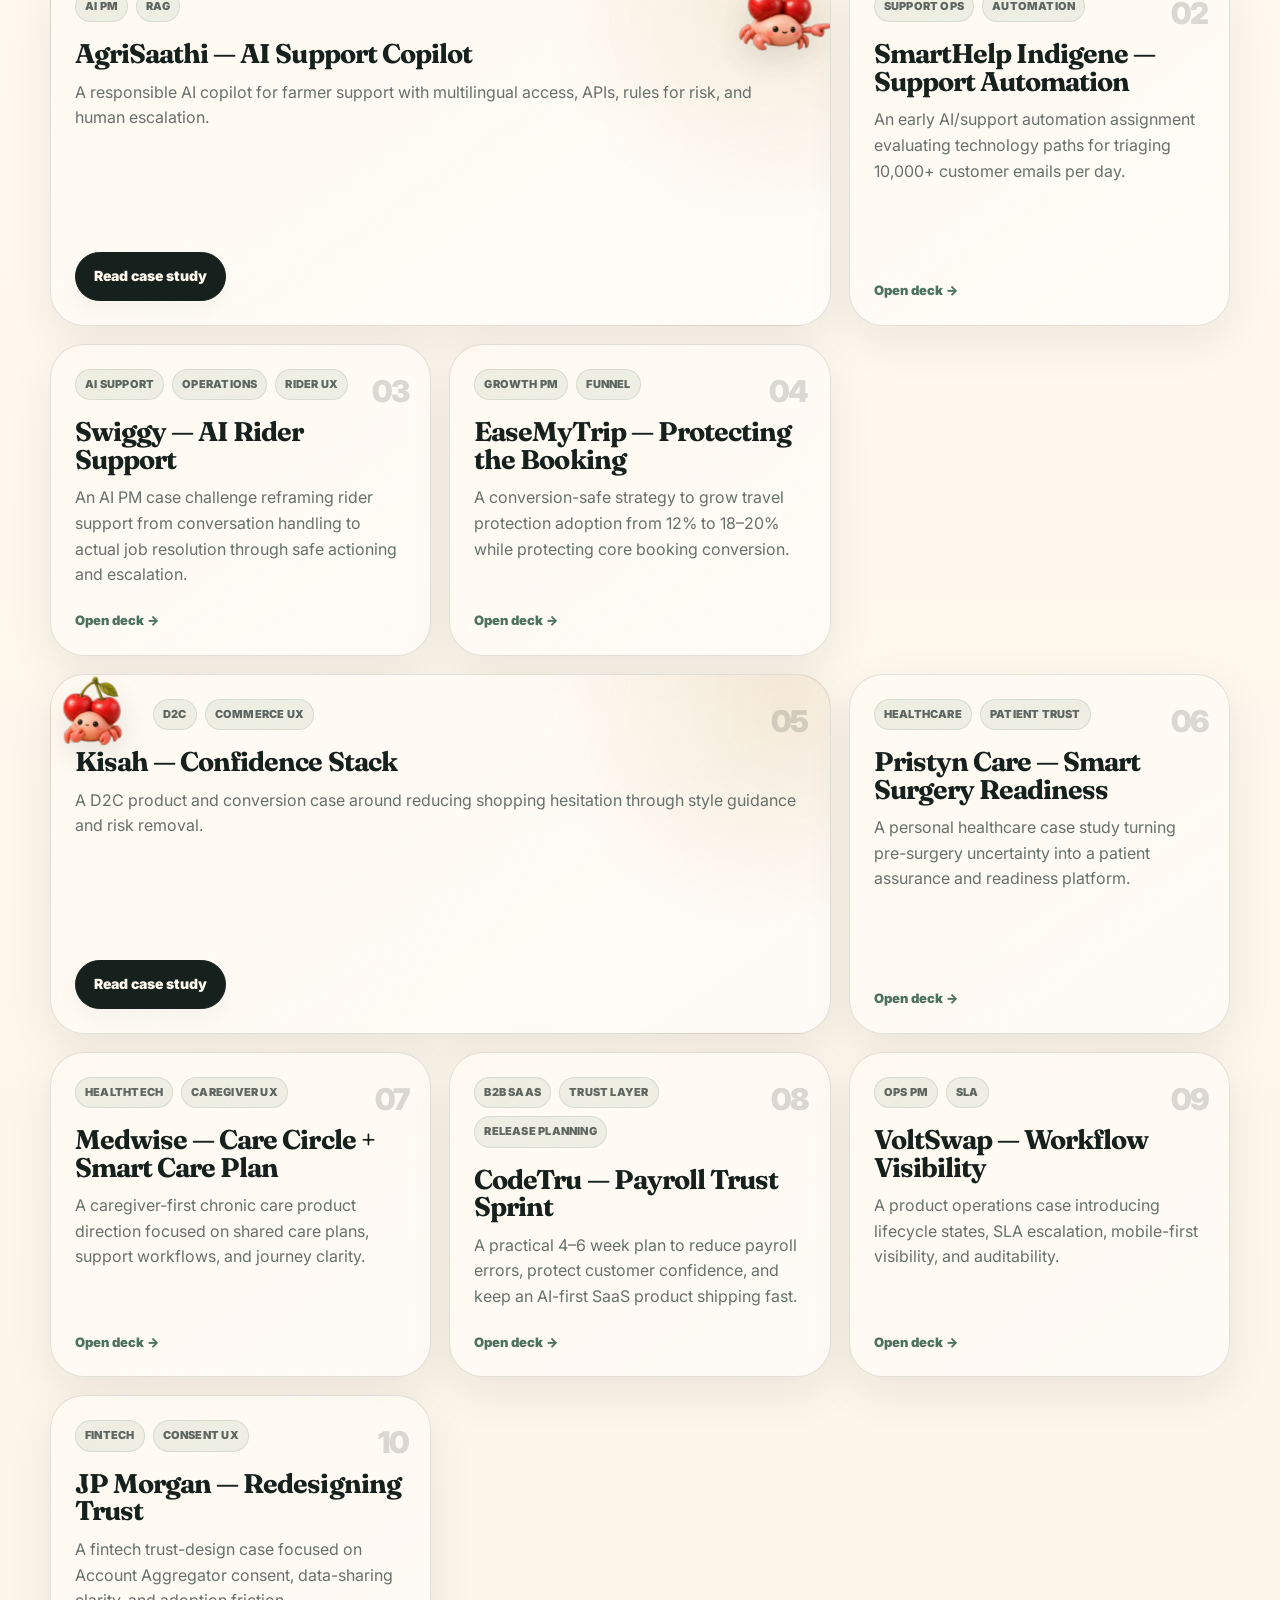
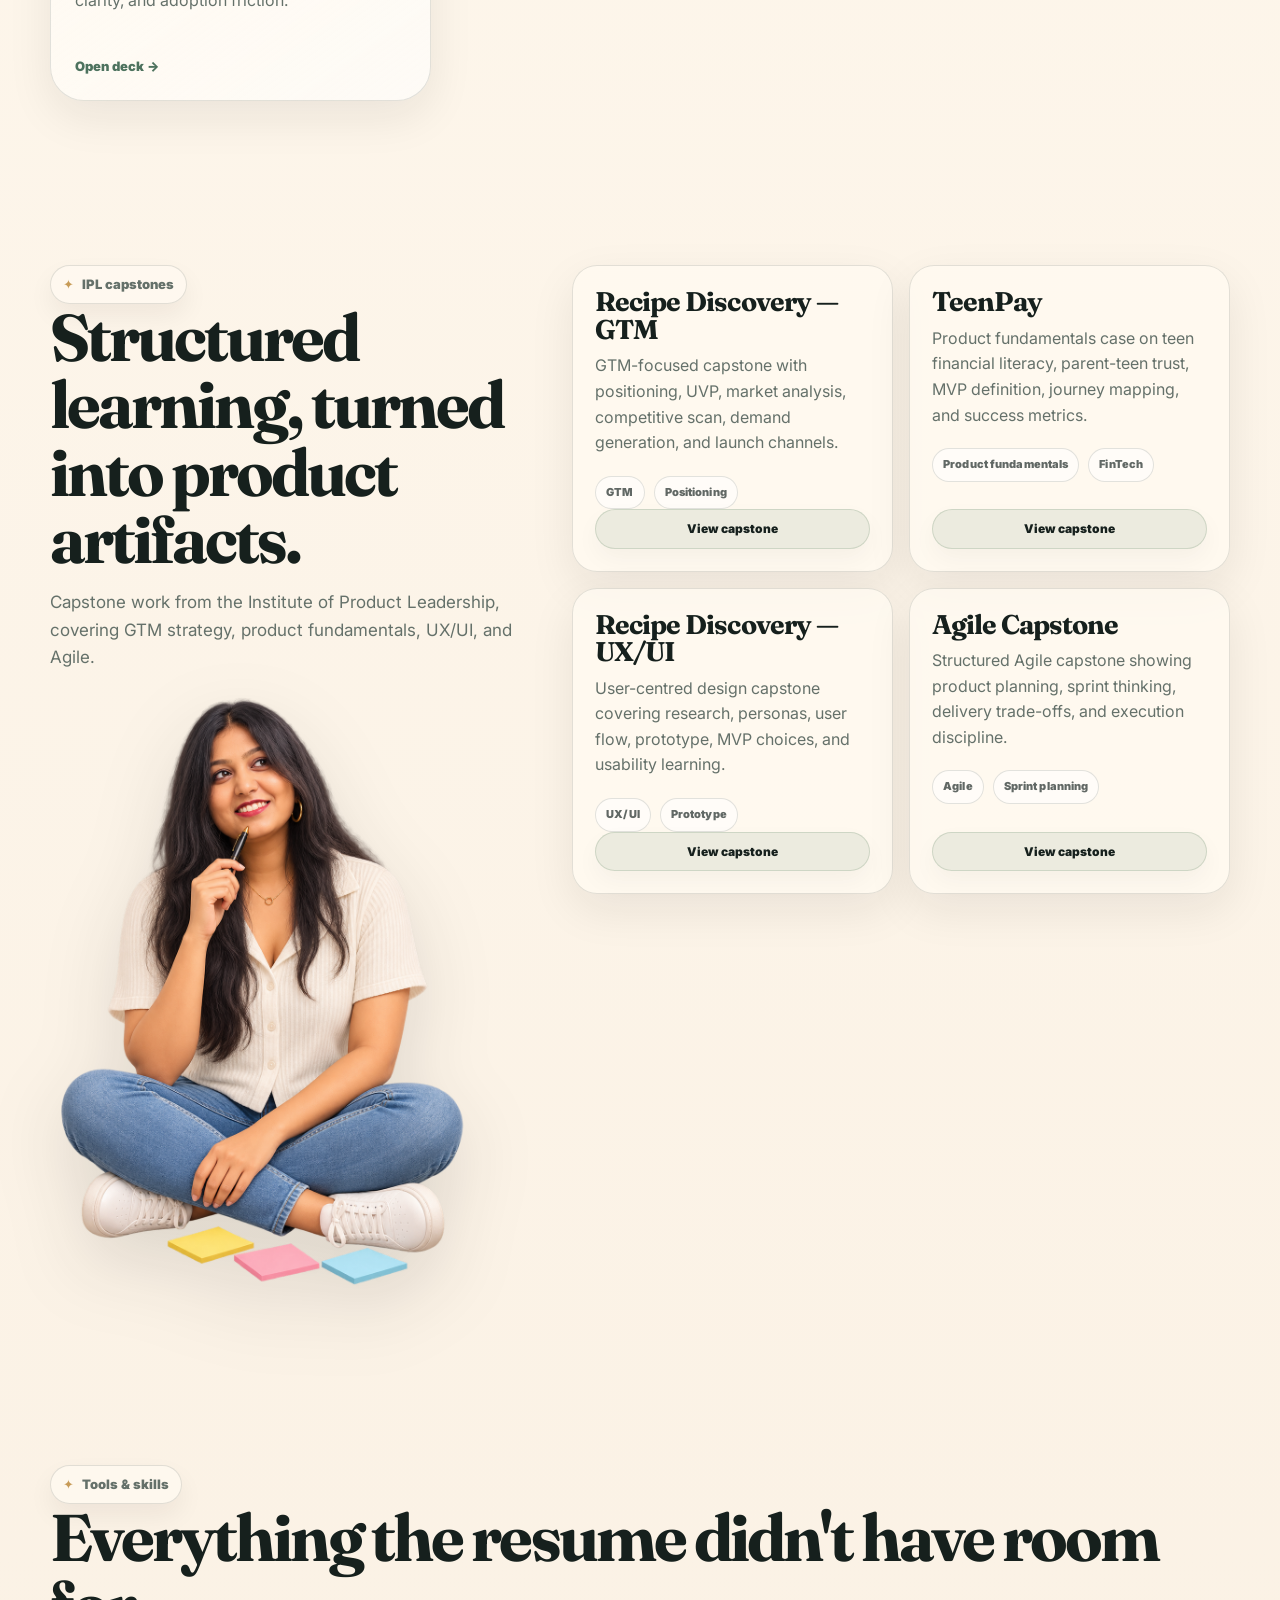
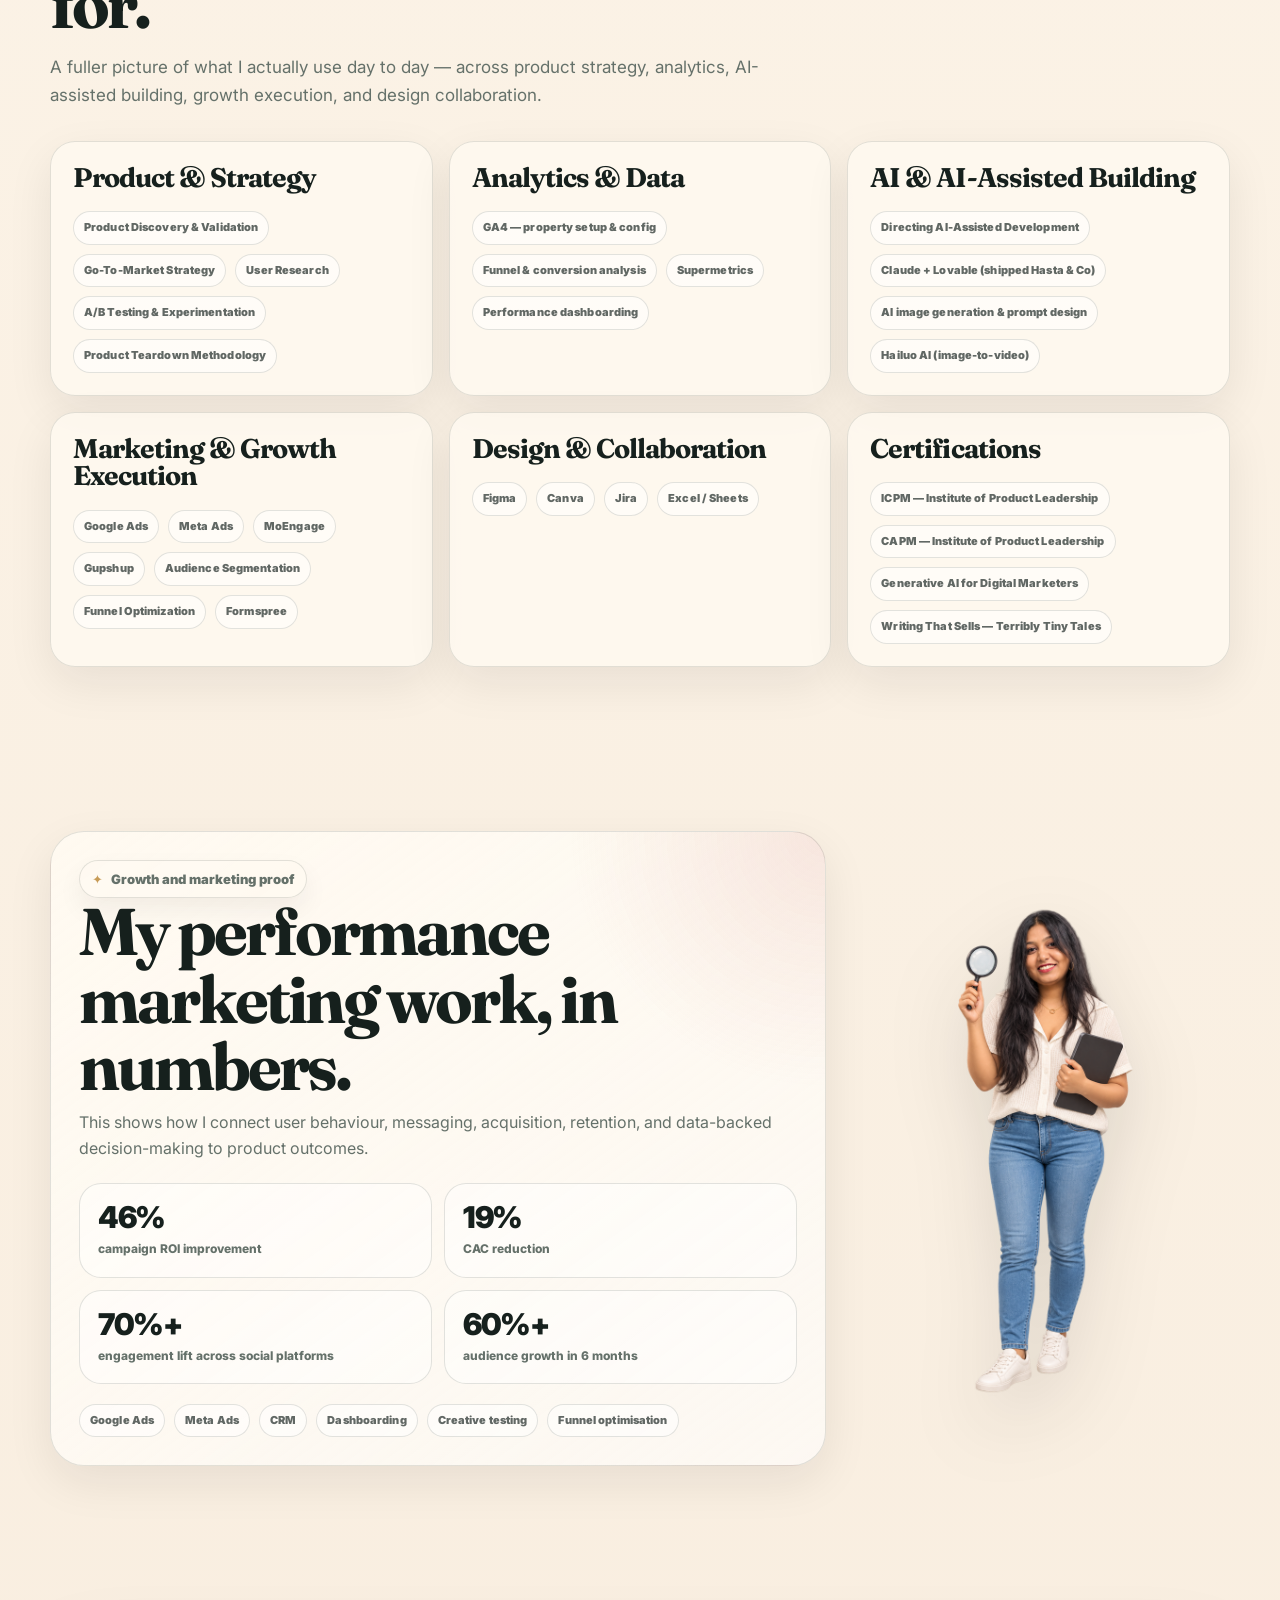
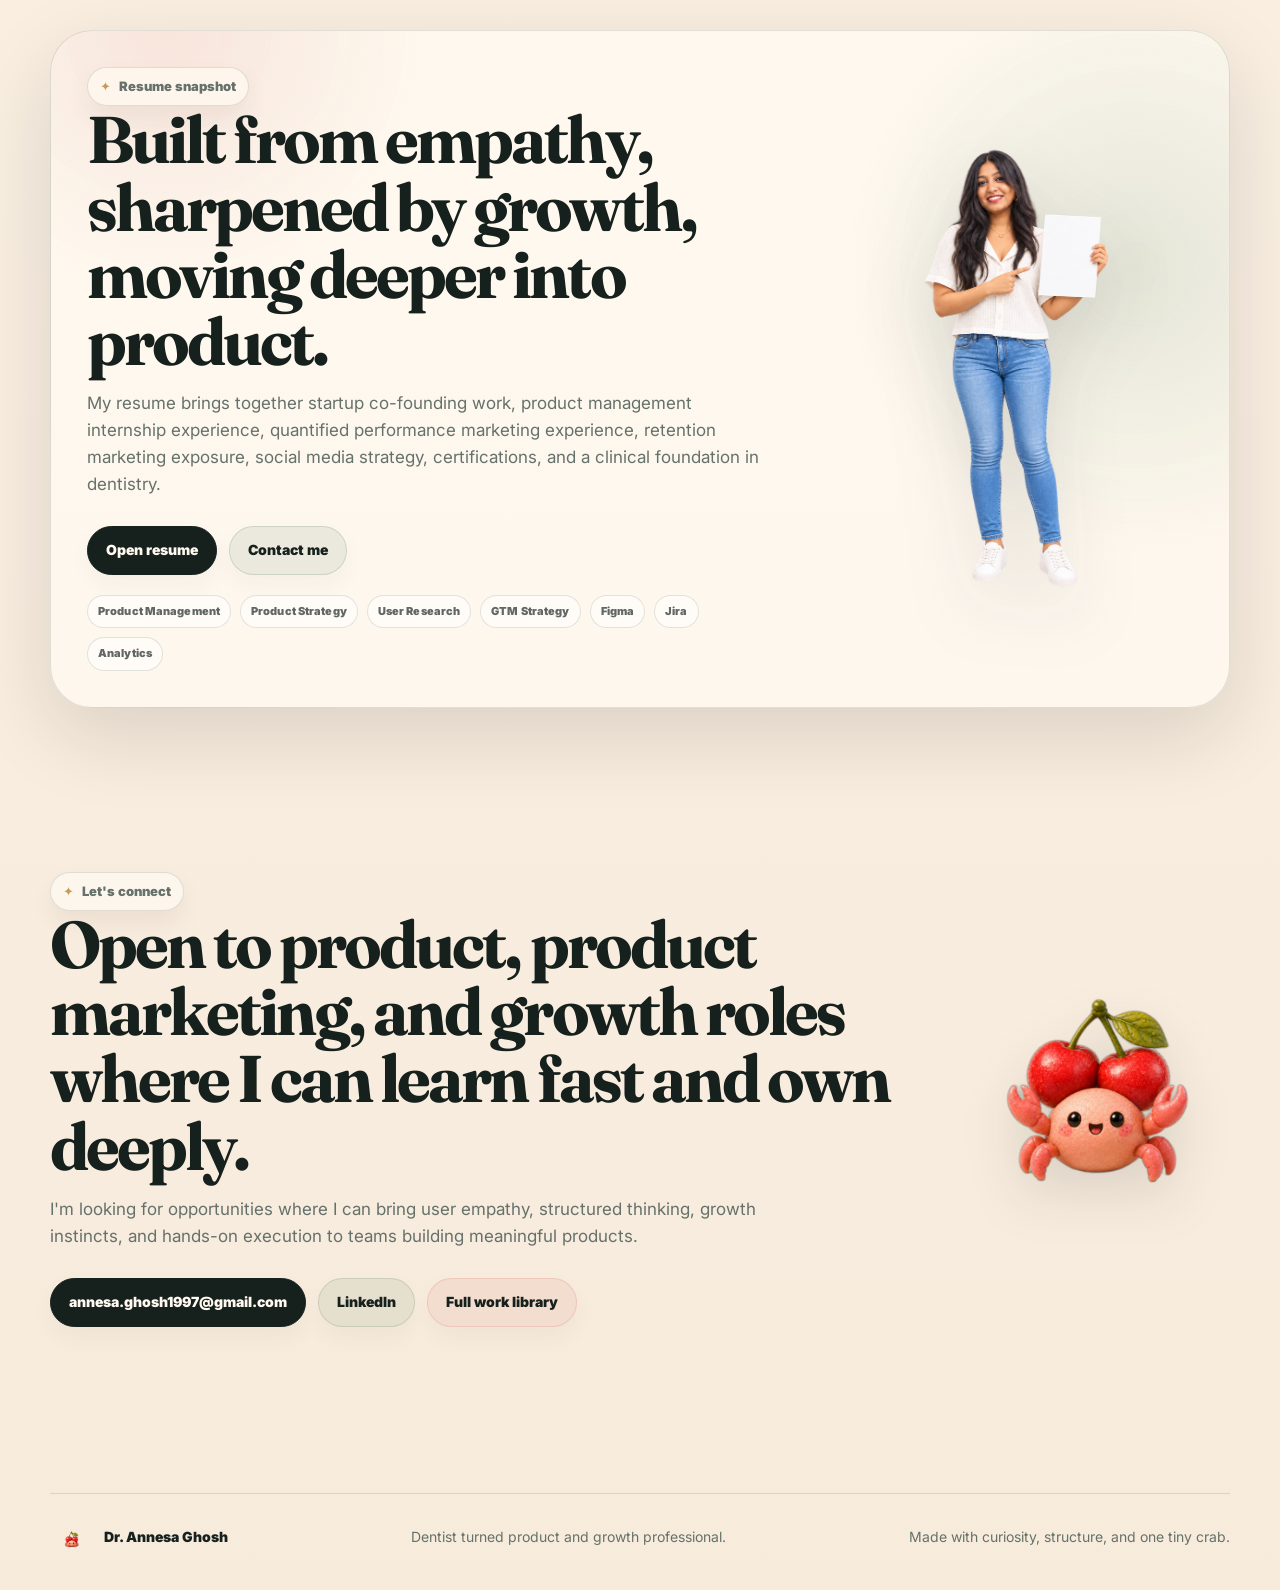
==== commit 1f7e9650: "Add files via upload" ====
--- a/index.html
+++ b/index.html
@@ -155,6 +155,24 @@
             <span class="chip">AI-Assisted Build</span>
             <span class="chip">GTM</span>
           </div>
+
+          <div class="progress-log">
+            <h4>Building in public</h4>
+            <p class="log-hint">A running log of Hasta & Co milestones, newest first.</p>
+
+            <!-- ================================================================ -->
+            <!-- TO ADD A NEW UPDATE: copy everything from <div class="log-entry">  -->
+            <!-- down to its matching closing </div> (5 lines), paste your copy     -->
+            <!-- directly under this comment block so the newest stays on top,      -->
+            <!-- then only change the text inside log-date and log-text.            -->
+            <!-- Don't change class names, quotes, or tags — just the words         -->
+            <!-- between > and <.                                                   -->
+            <!-- ================================================================ -->
+            <div class="log-entry">
+              <span class="log-date">Month Year</span>
+              <span class="log-text">Replace this line with your first update, then delete this placeholder entry.</span>
+            </div>
+          </div>
         </article>
 
         <div class="work-grid">
--- a/styles.css
+++ b/styles.css
@@ -409,6 +409,50 @@
   letter-spacing: .01em;
 }
 
+.progress-log {
+  margin-top: 26px;
+  padding-top: 20px;
+  border-top: 1px dashed var(--line);
+}
+
+.progress-log h4 {
+  margin-bottom: 4px;
+}
+
+.log-hint {
+  color: var(--muted);
+  font-size: 13px;
+  margin-bottom: 6px;
+}
+
+.log-entry {
+  display: flex;
+  gap: 16px;
+  align-items: baseline;
+  padding: 10px 0;
+  border-bottom: 1px solid var(--line-2);
+}
+
+.log-entry:last-child {
+  border-bottom: none;
+}
+
+.log-date {
+  flex: 0 0 100px;
+  font-weight: 900;
+  font-size: 12px;
+  letter-spacing: 0.02em;
+  color: var(--sage-deep);
+  text-transform: uppercase;
+}
+
+.log-text {
+  flex: 1;
+  font-size: 15px;
+  color: rgba(22,32,29,0.78);
+  line-height: 1.5;
+}
+
 .case-intro {
   display: grid;
   grid-template-columns: minmax(0, 1fr) minmax(240px, 330px);
@@ -777,4 +821,6 @@
   .resume-band { padding: 22px; }
   .tiny-crab { opacity: .86; }
   .nav { top: 10px; margin-top: 10px; }
-}
+  .log-entry { flex-direction: column; gap: 4px; }
+  .log-date { flex: none; }
+}
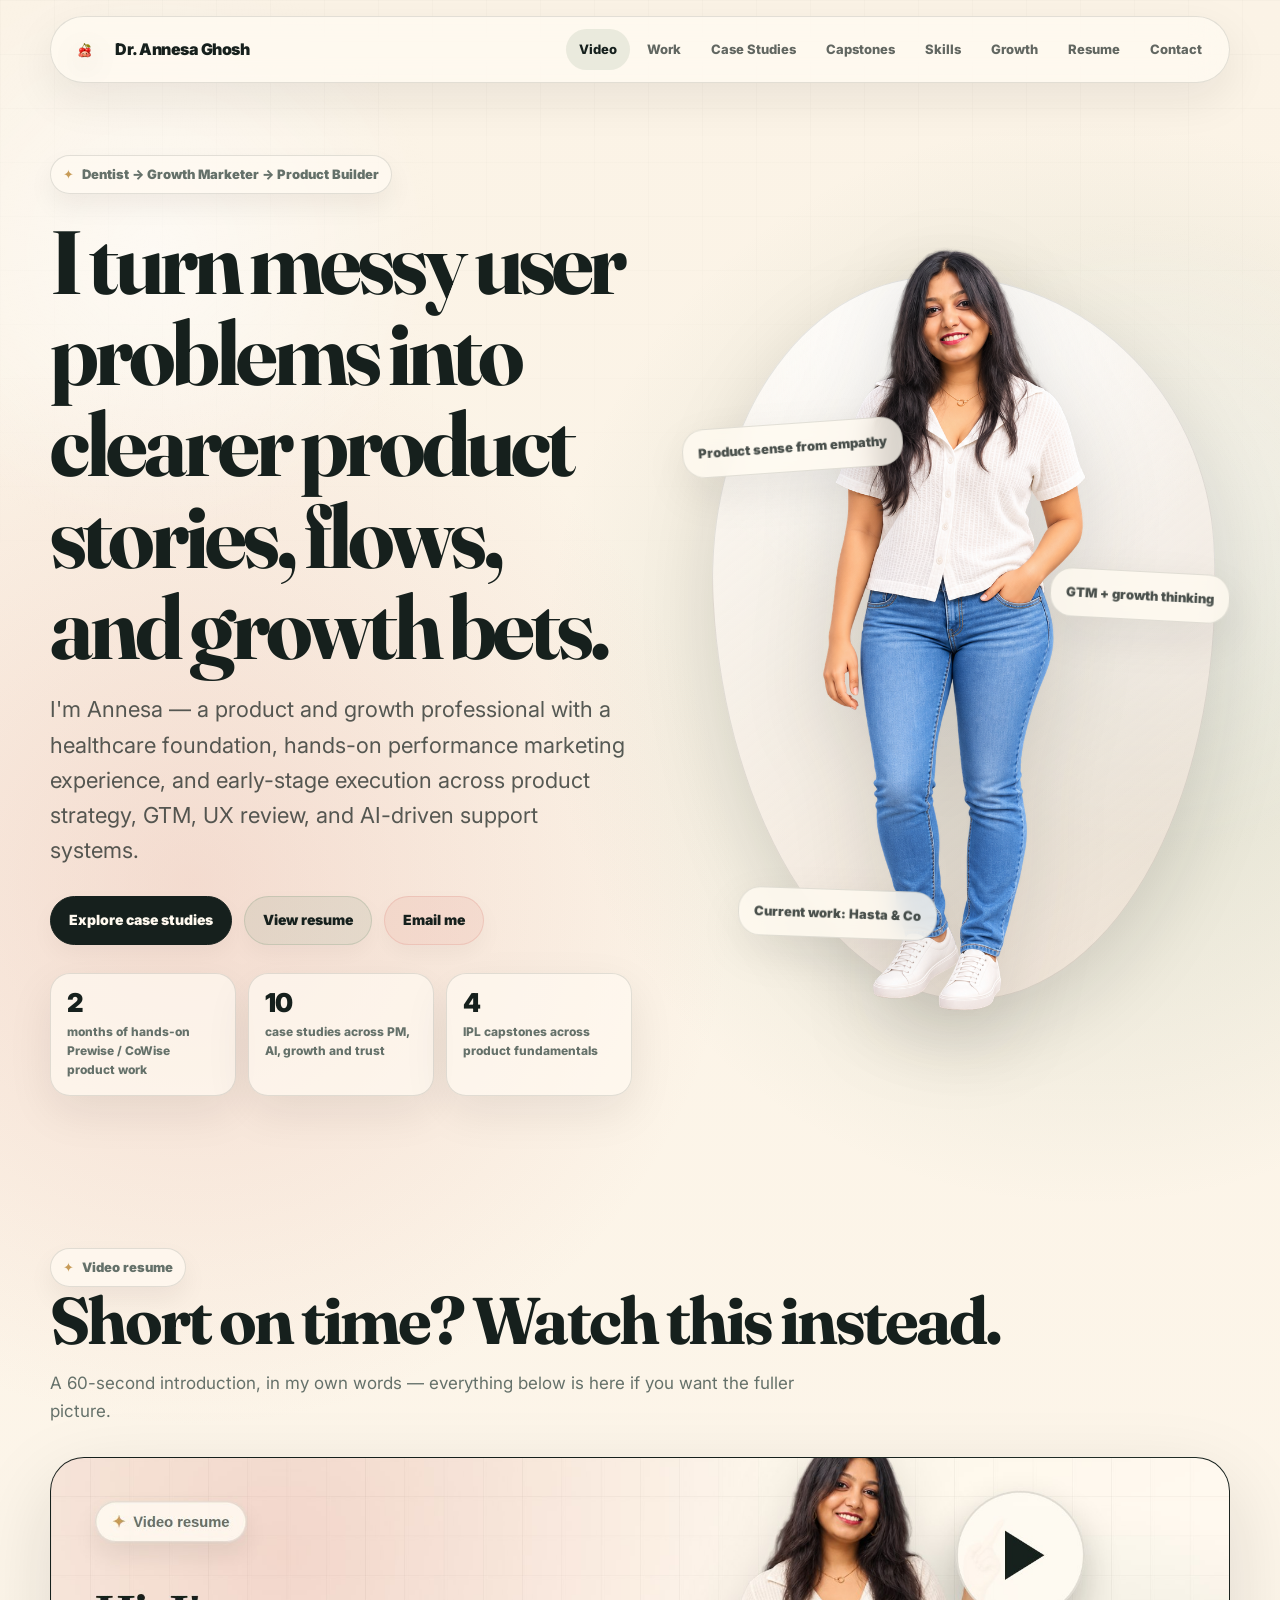
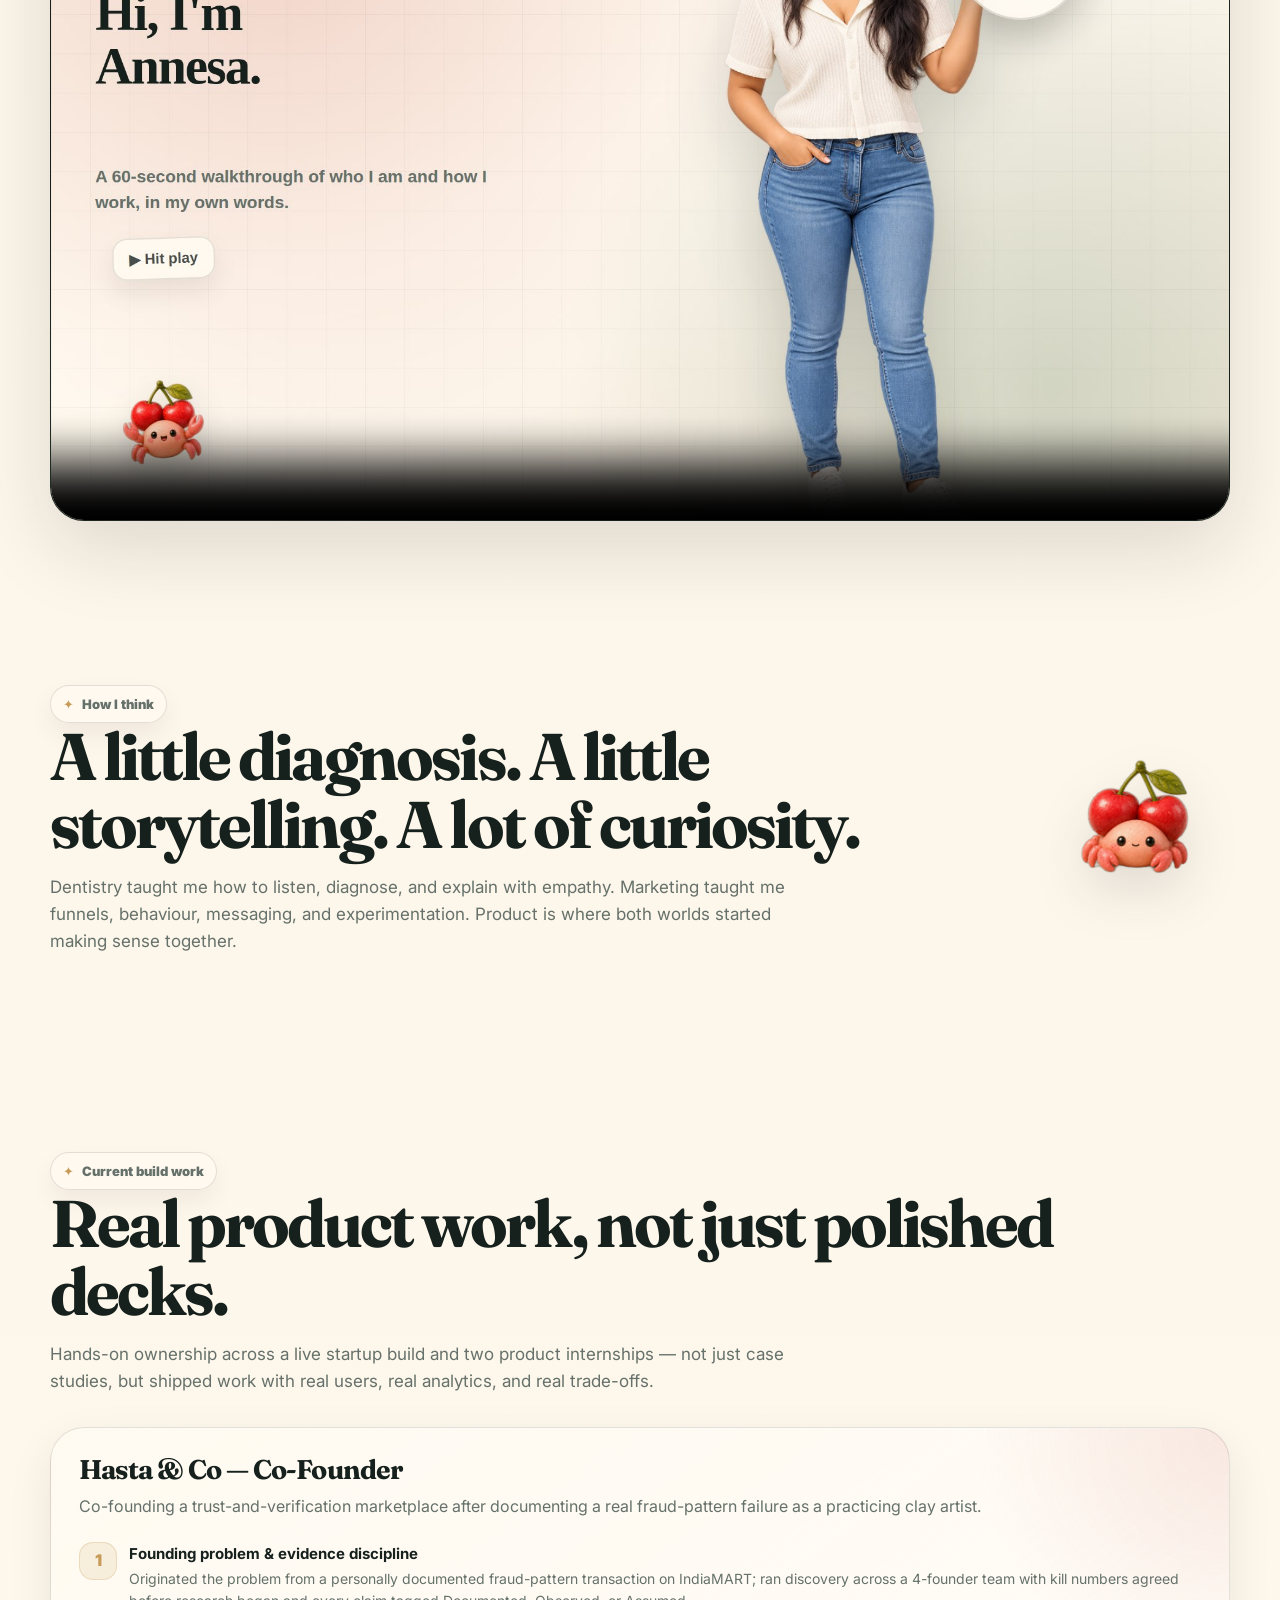
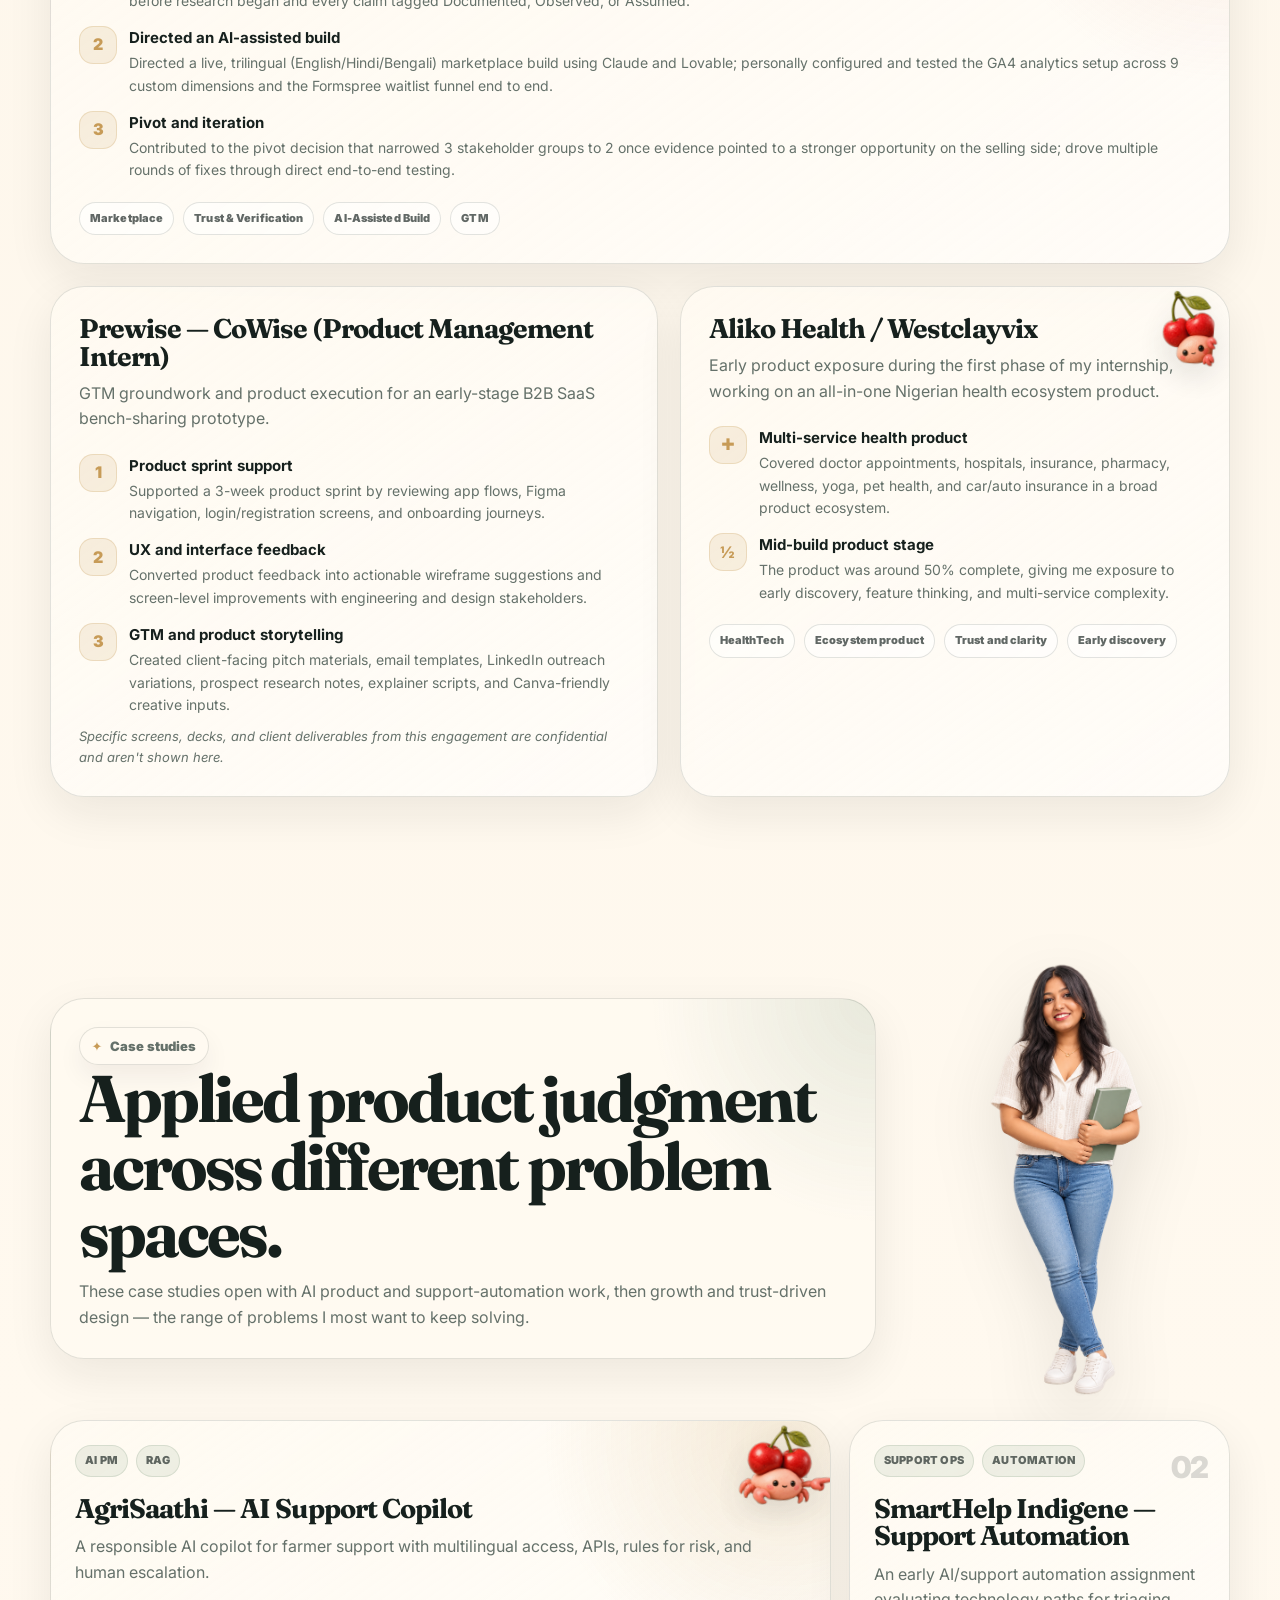
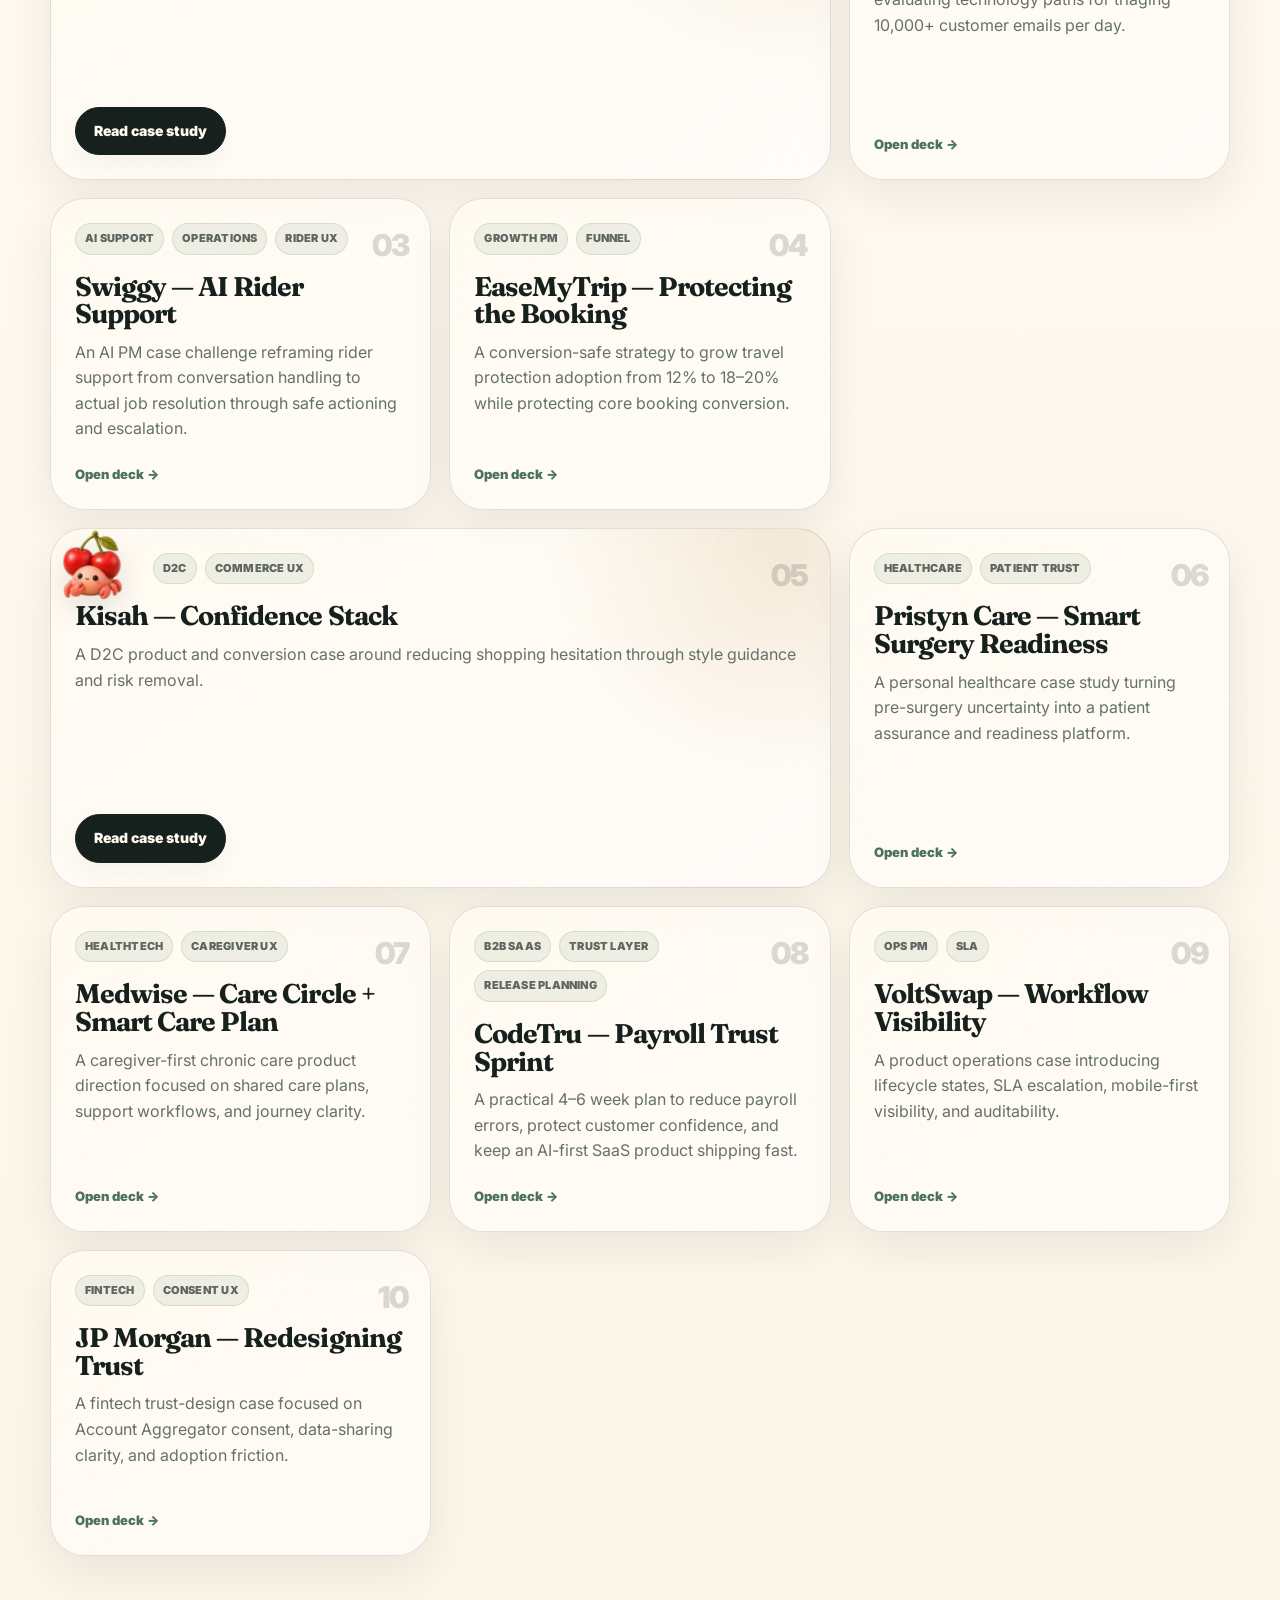
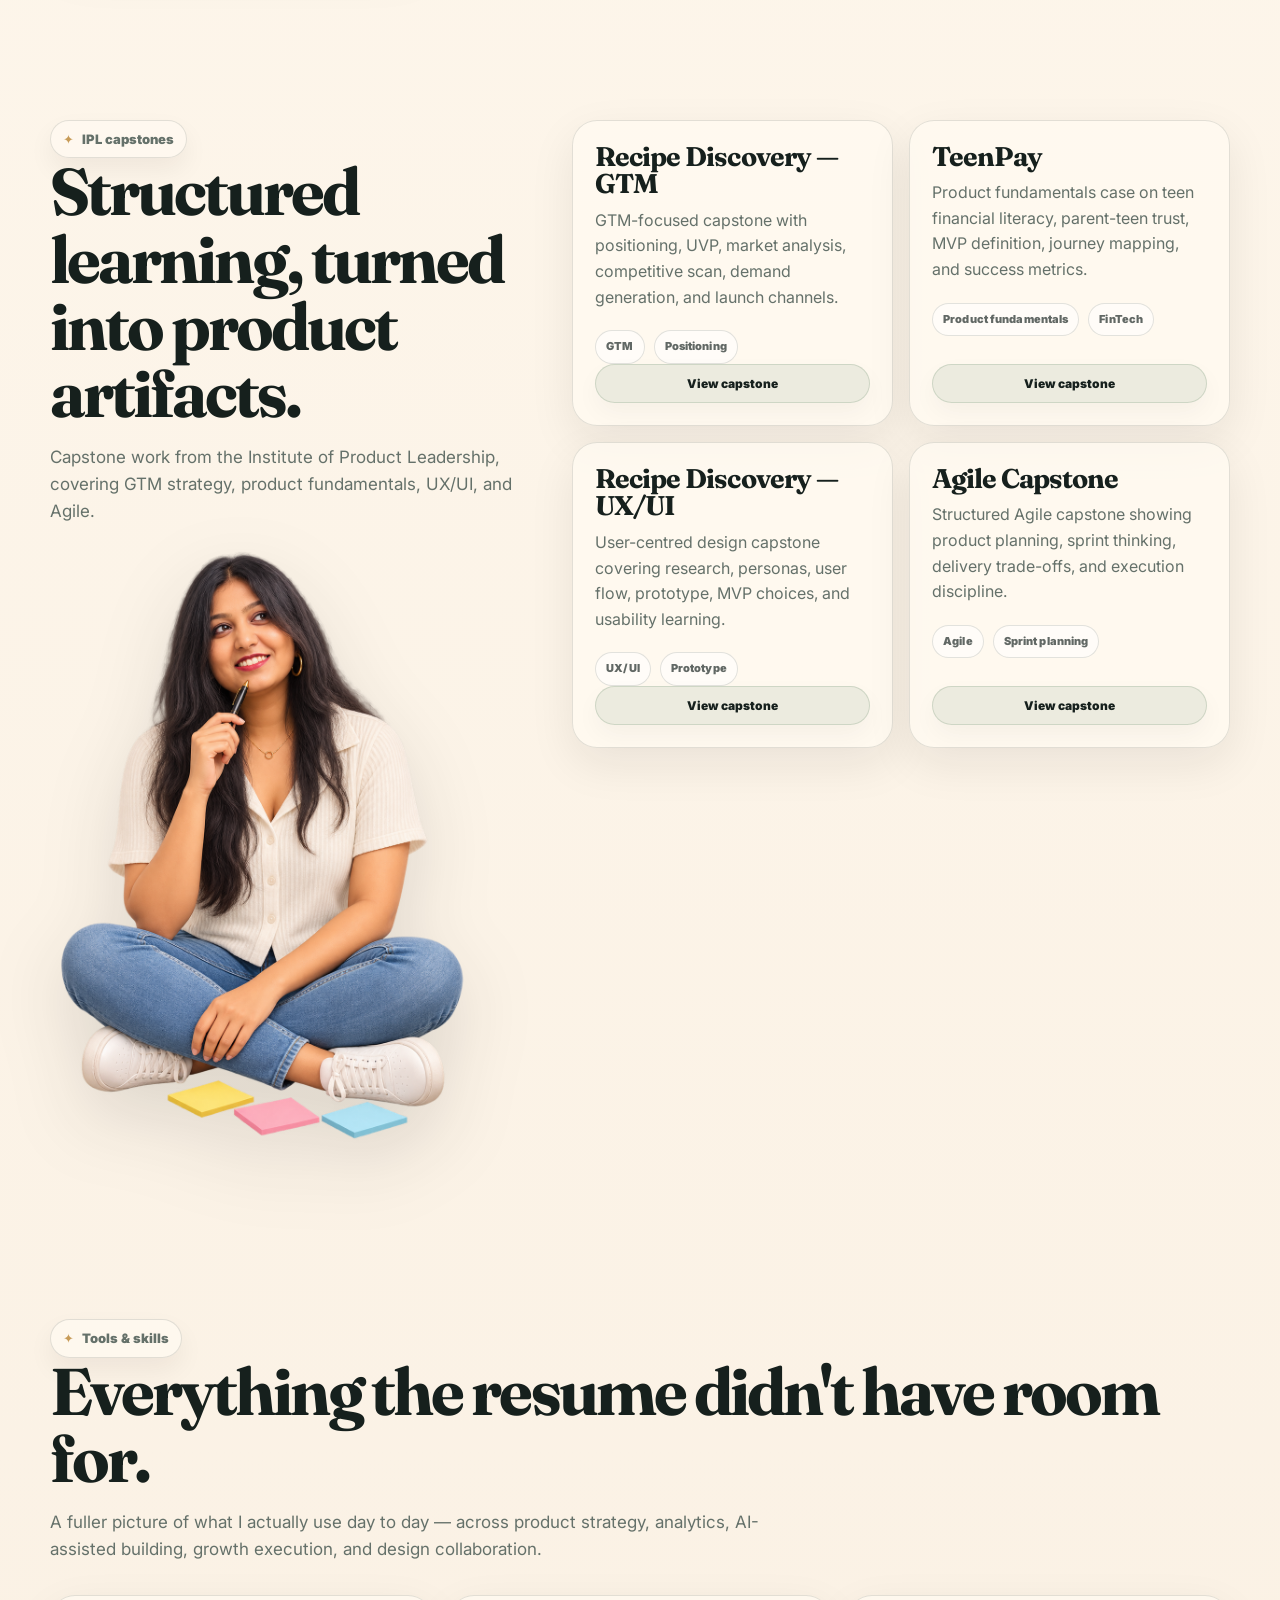
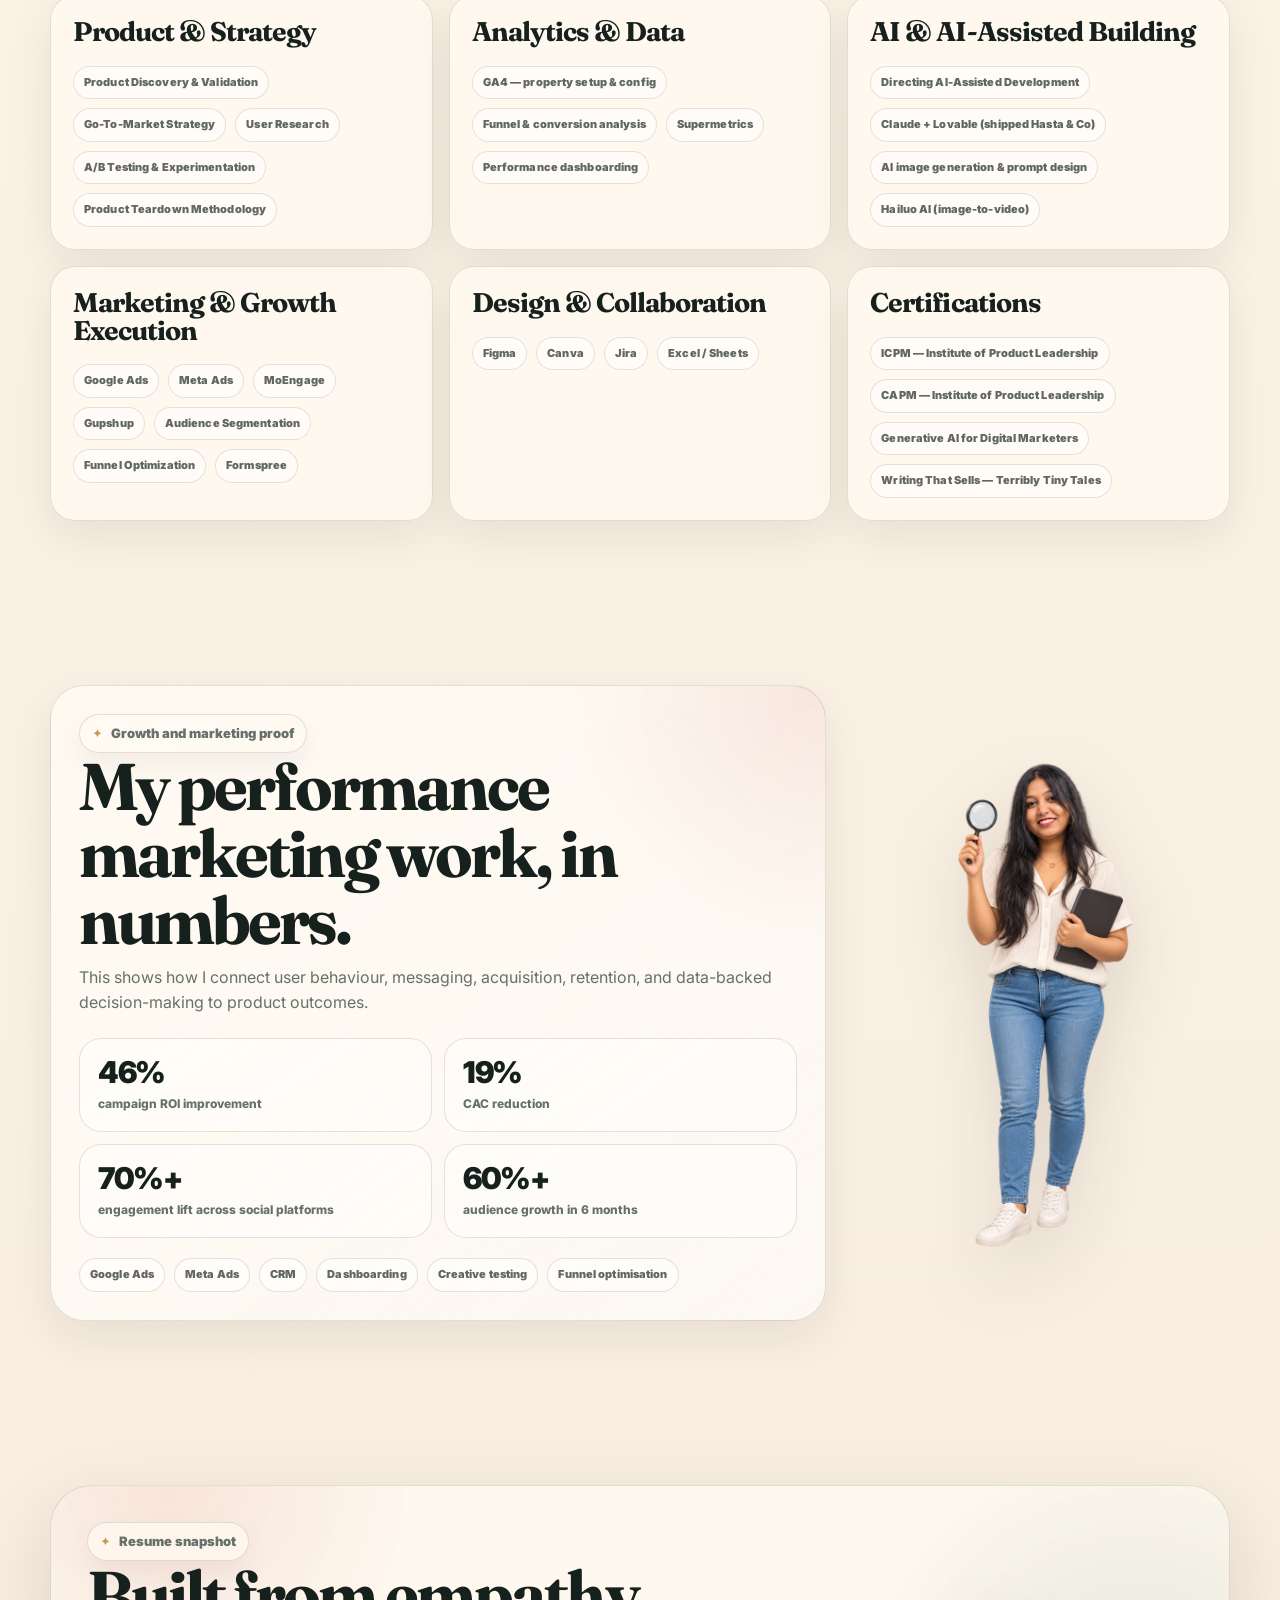
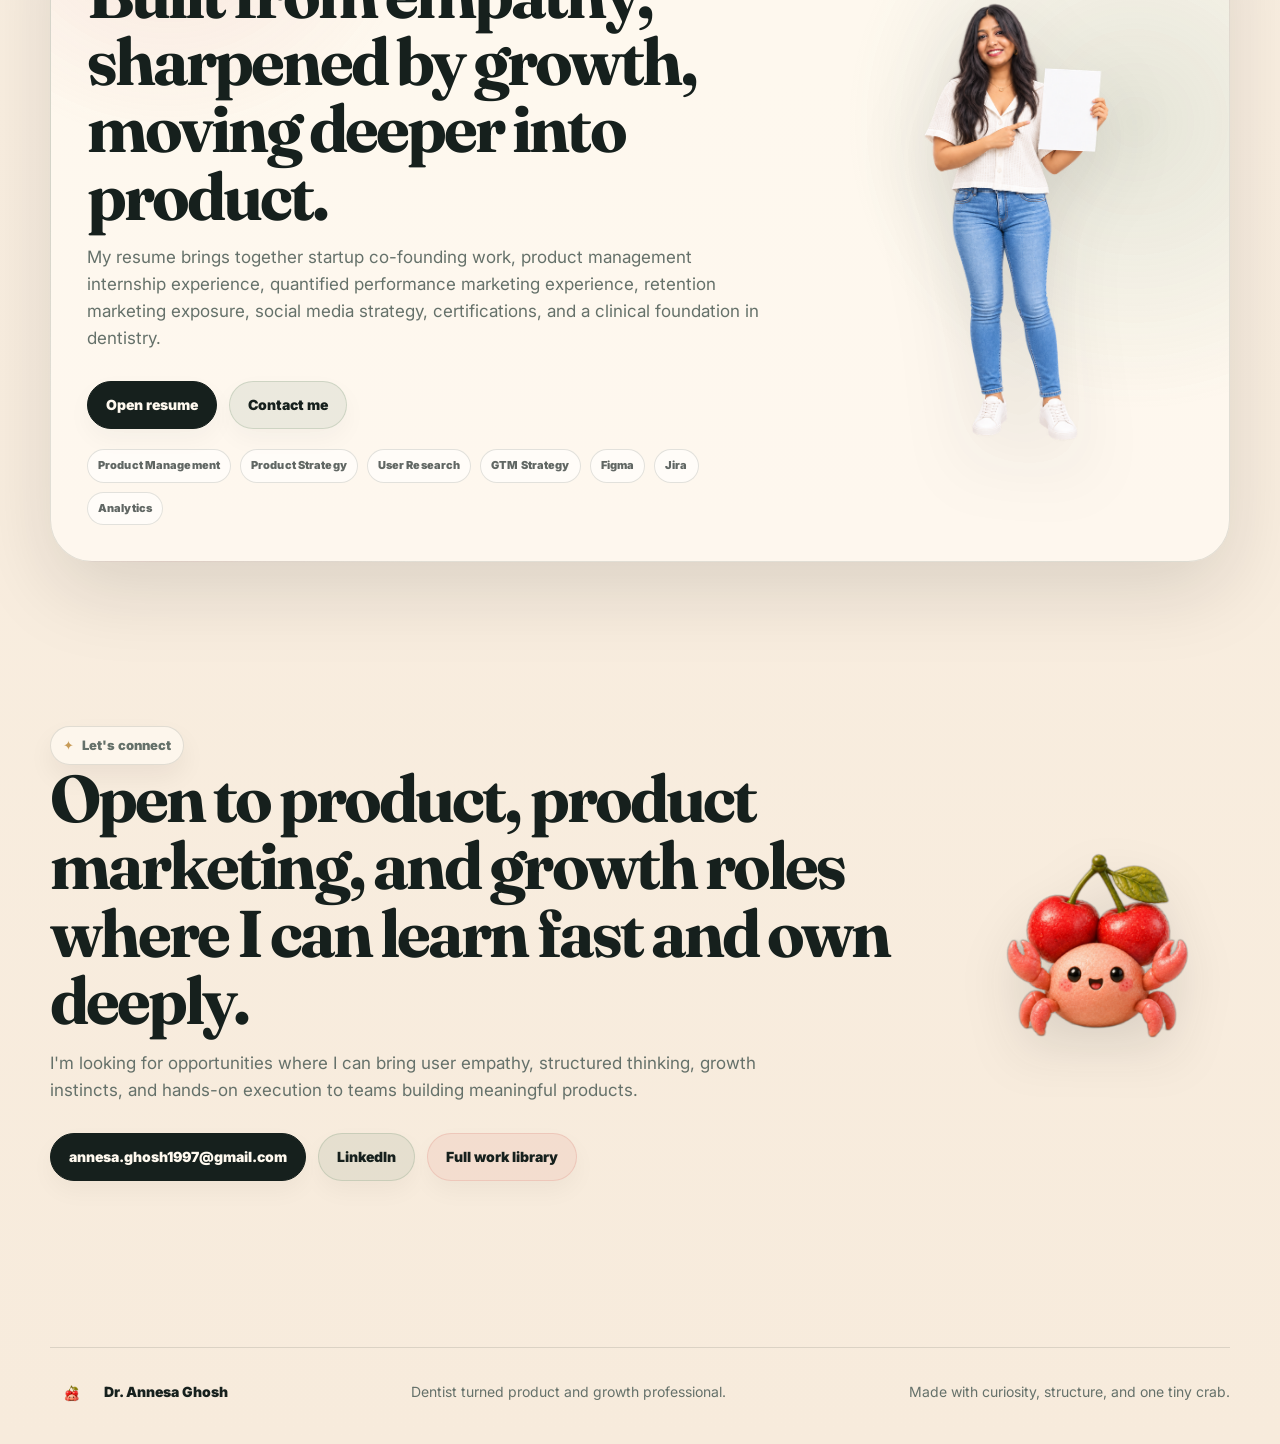
==== commit 78fb489c: "Remove progress log section from index.html Removed the progress log section and its placeholder con" ====
--- a/index.html
+++ b/index.html
@@ -156,23 +156,6 @@
             <span class="chip">GTM</span>
           </div>
 
-          <div class="progress-log">
-            <h4>Building in public</h4>
-            <p class="log-hint">A running log of Hasta & Co milestones, newest first.</p>
-
-            <!-- ================================================================ -->
-            <!-- TO ADD A NEW UPDATE: copy everything from <div class="log-entry">  -->
-            <!-- down to its matching closing </div> (5 lines), paste your copy     -->
-            <!-- directly under this comment block so the newest stays on top,      -->
-            <!-- then only change the text inside log-date and log-text.            -->
-            <!-- Don't change class names, quotes, or tags — just the words         -->
-            <!-- between > and <.                                                   -->
-            <!-- ================================================================ -->
-            <div class="log-entry">
-              <span class="log-date">Month Year</span>
-              <span class="log-text">Replace this line with your first update, then delete this placeholder entry.</span>
-            </div>
-          </div>
         </article>
 
         <div class="work-grid">
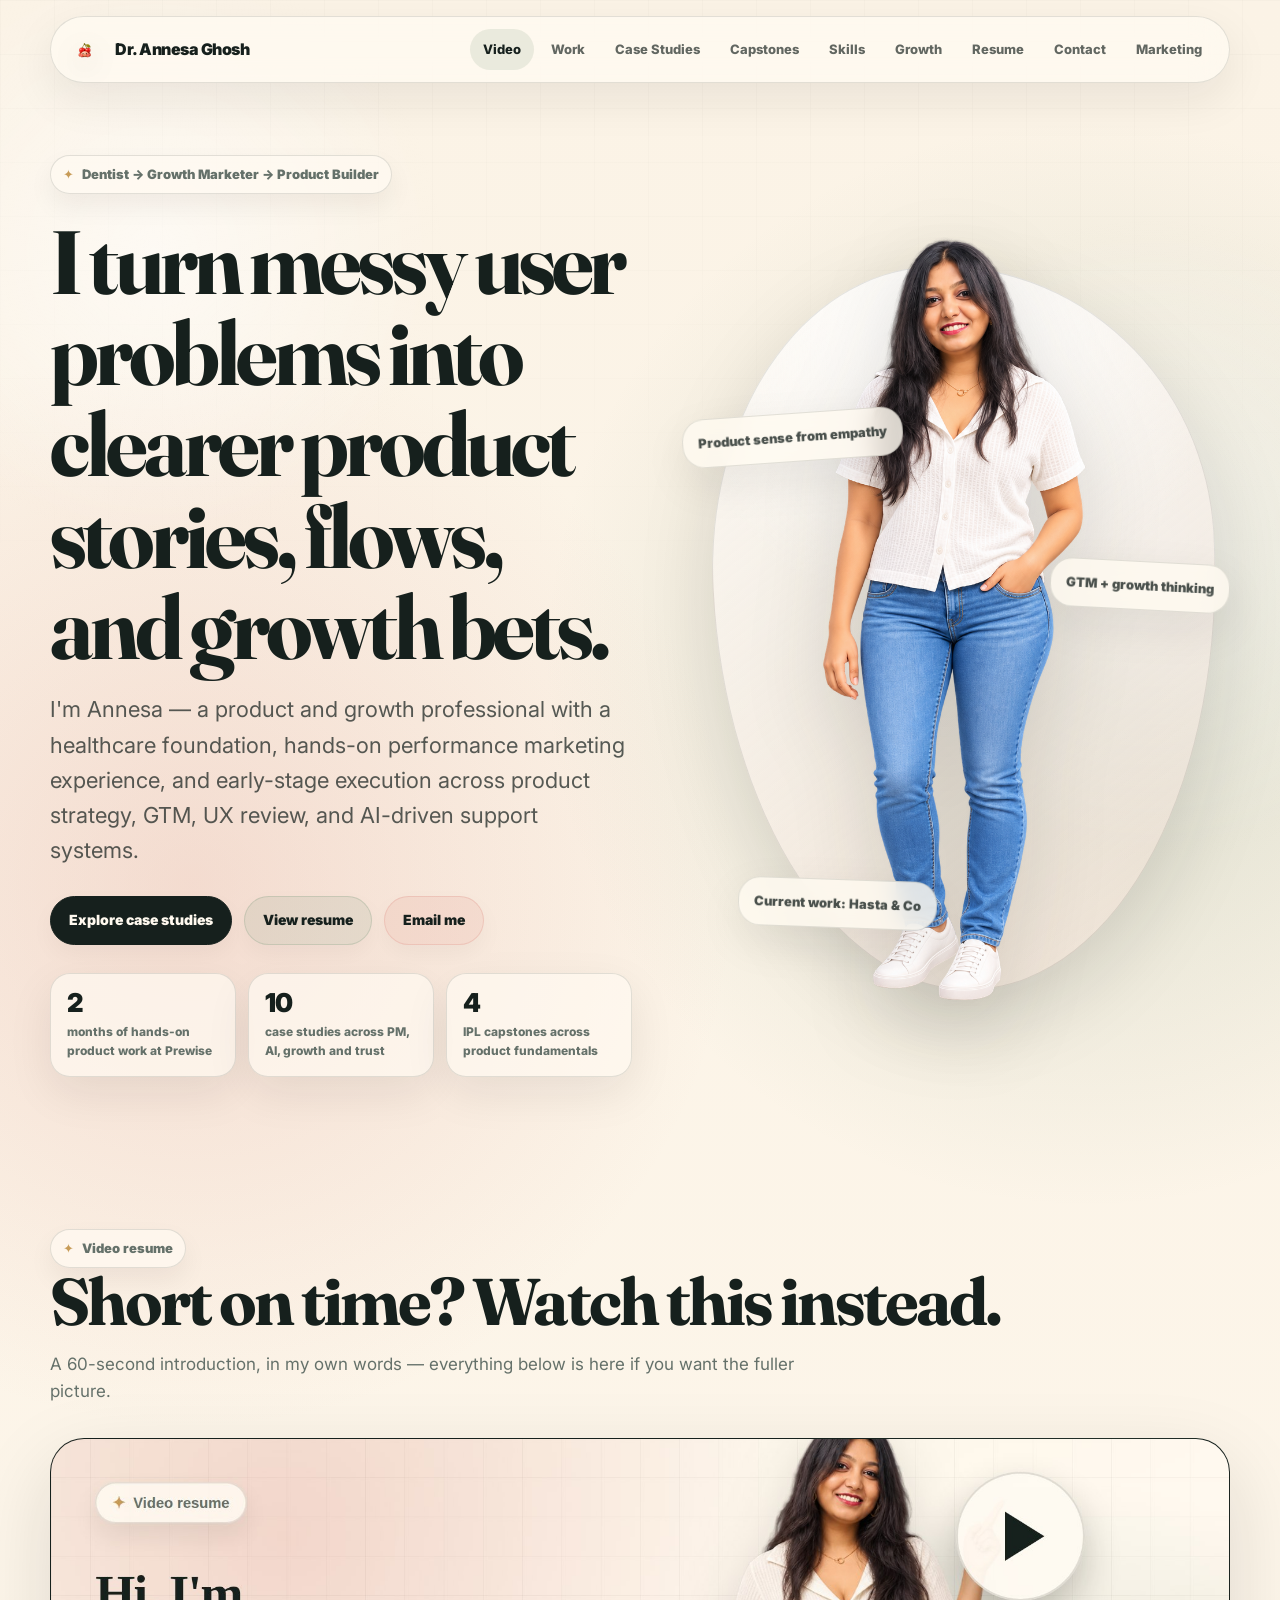
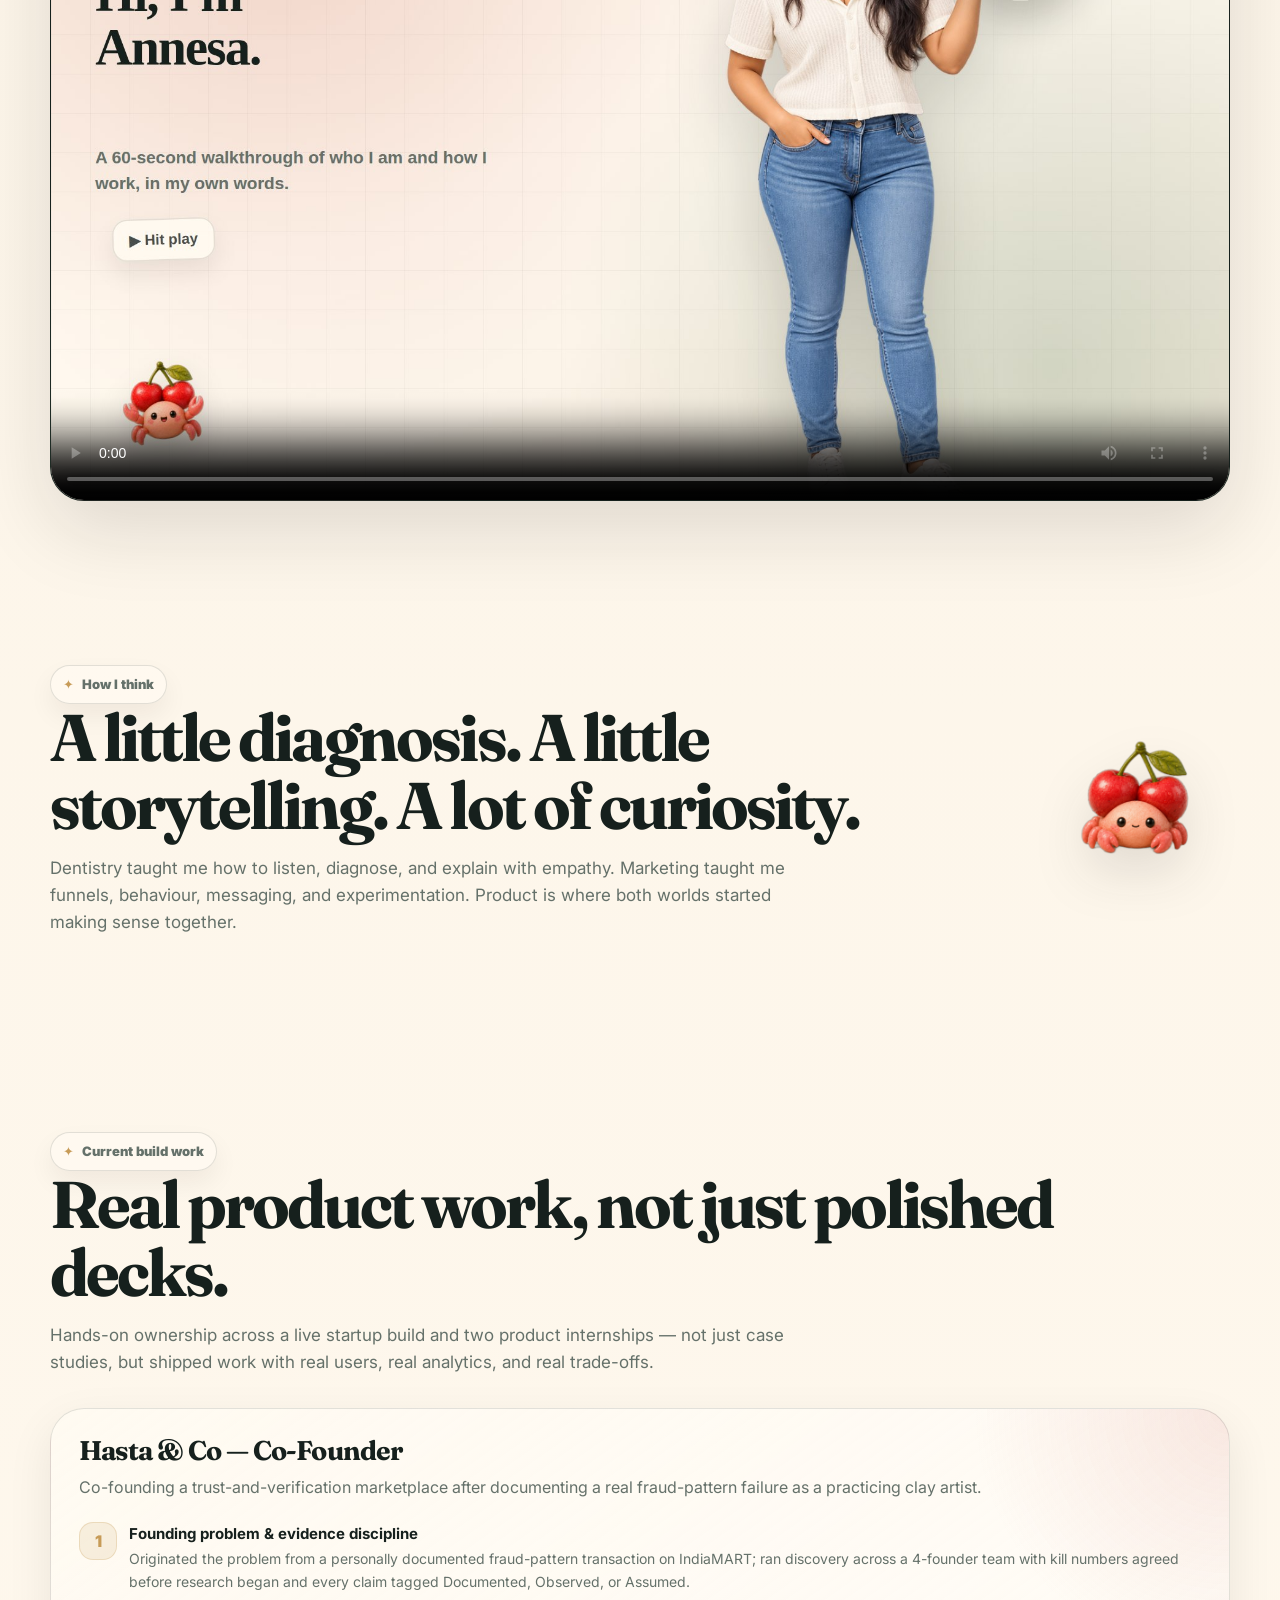
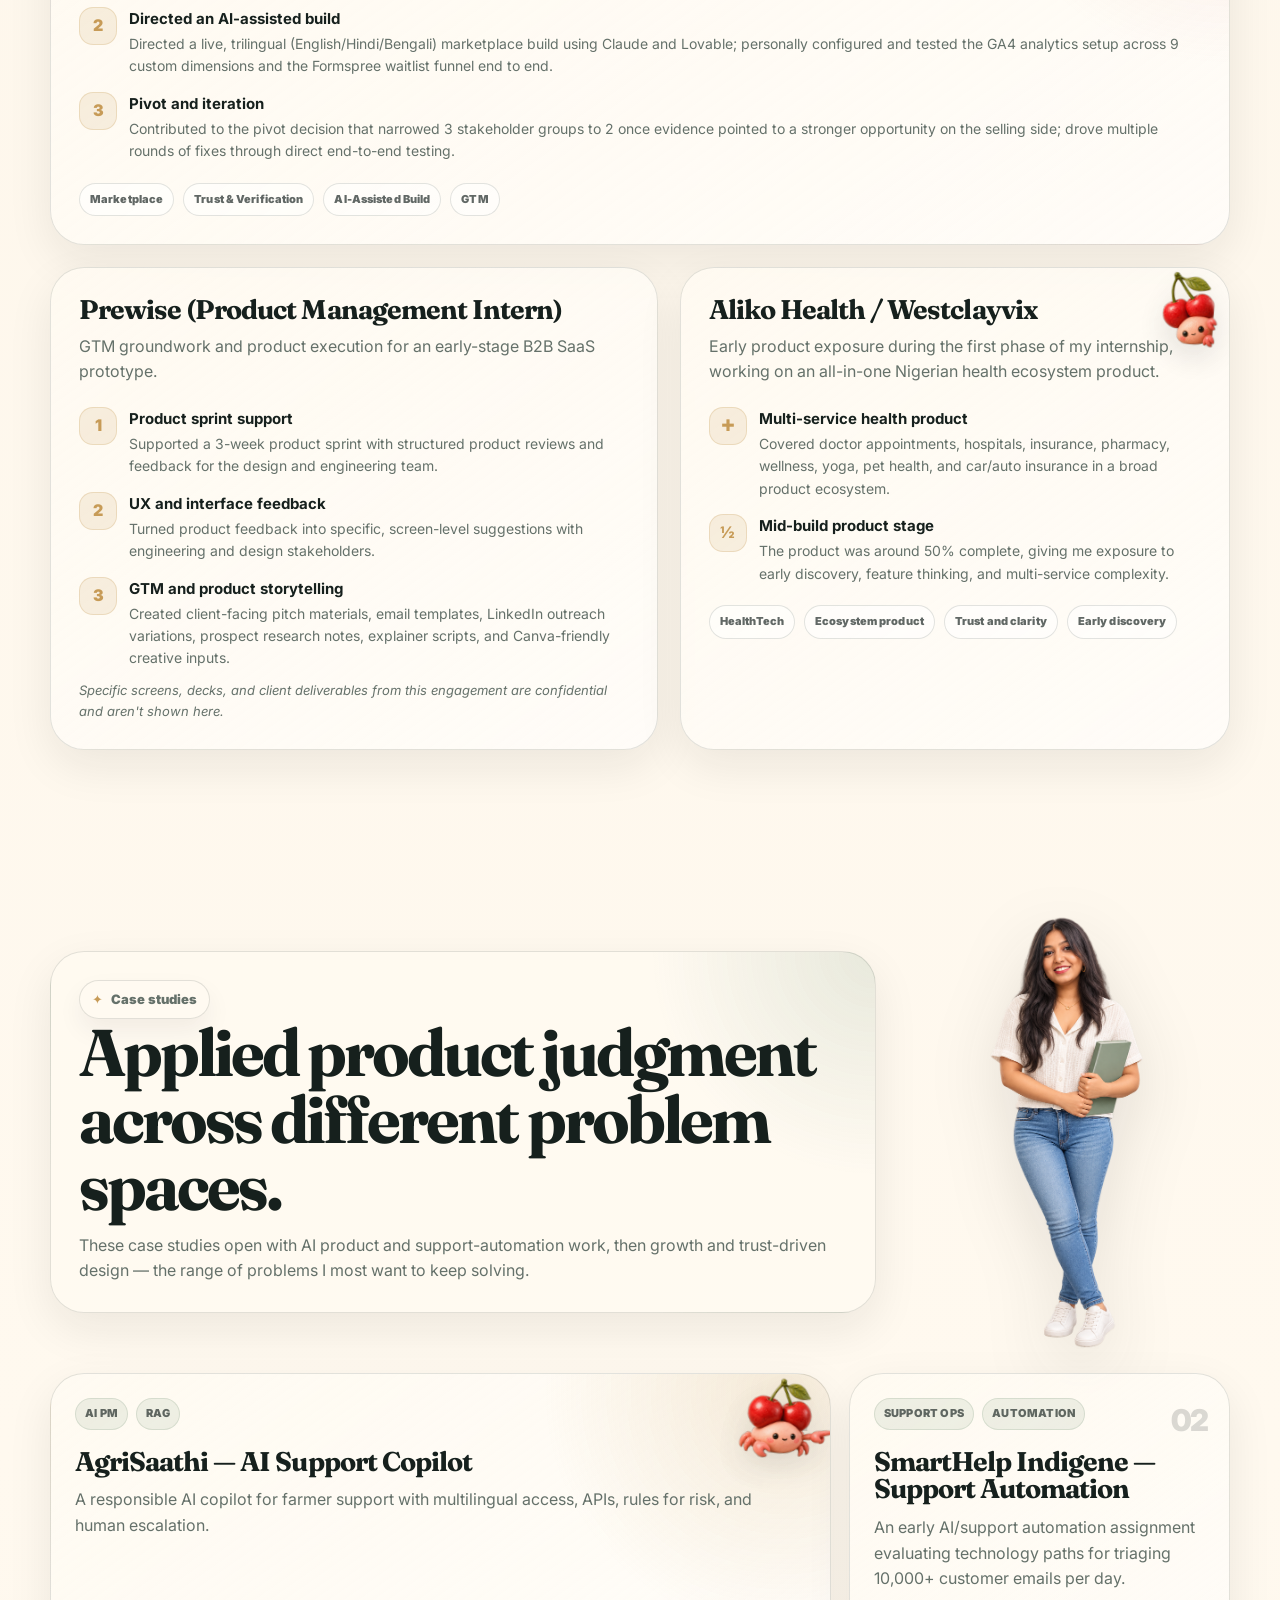
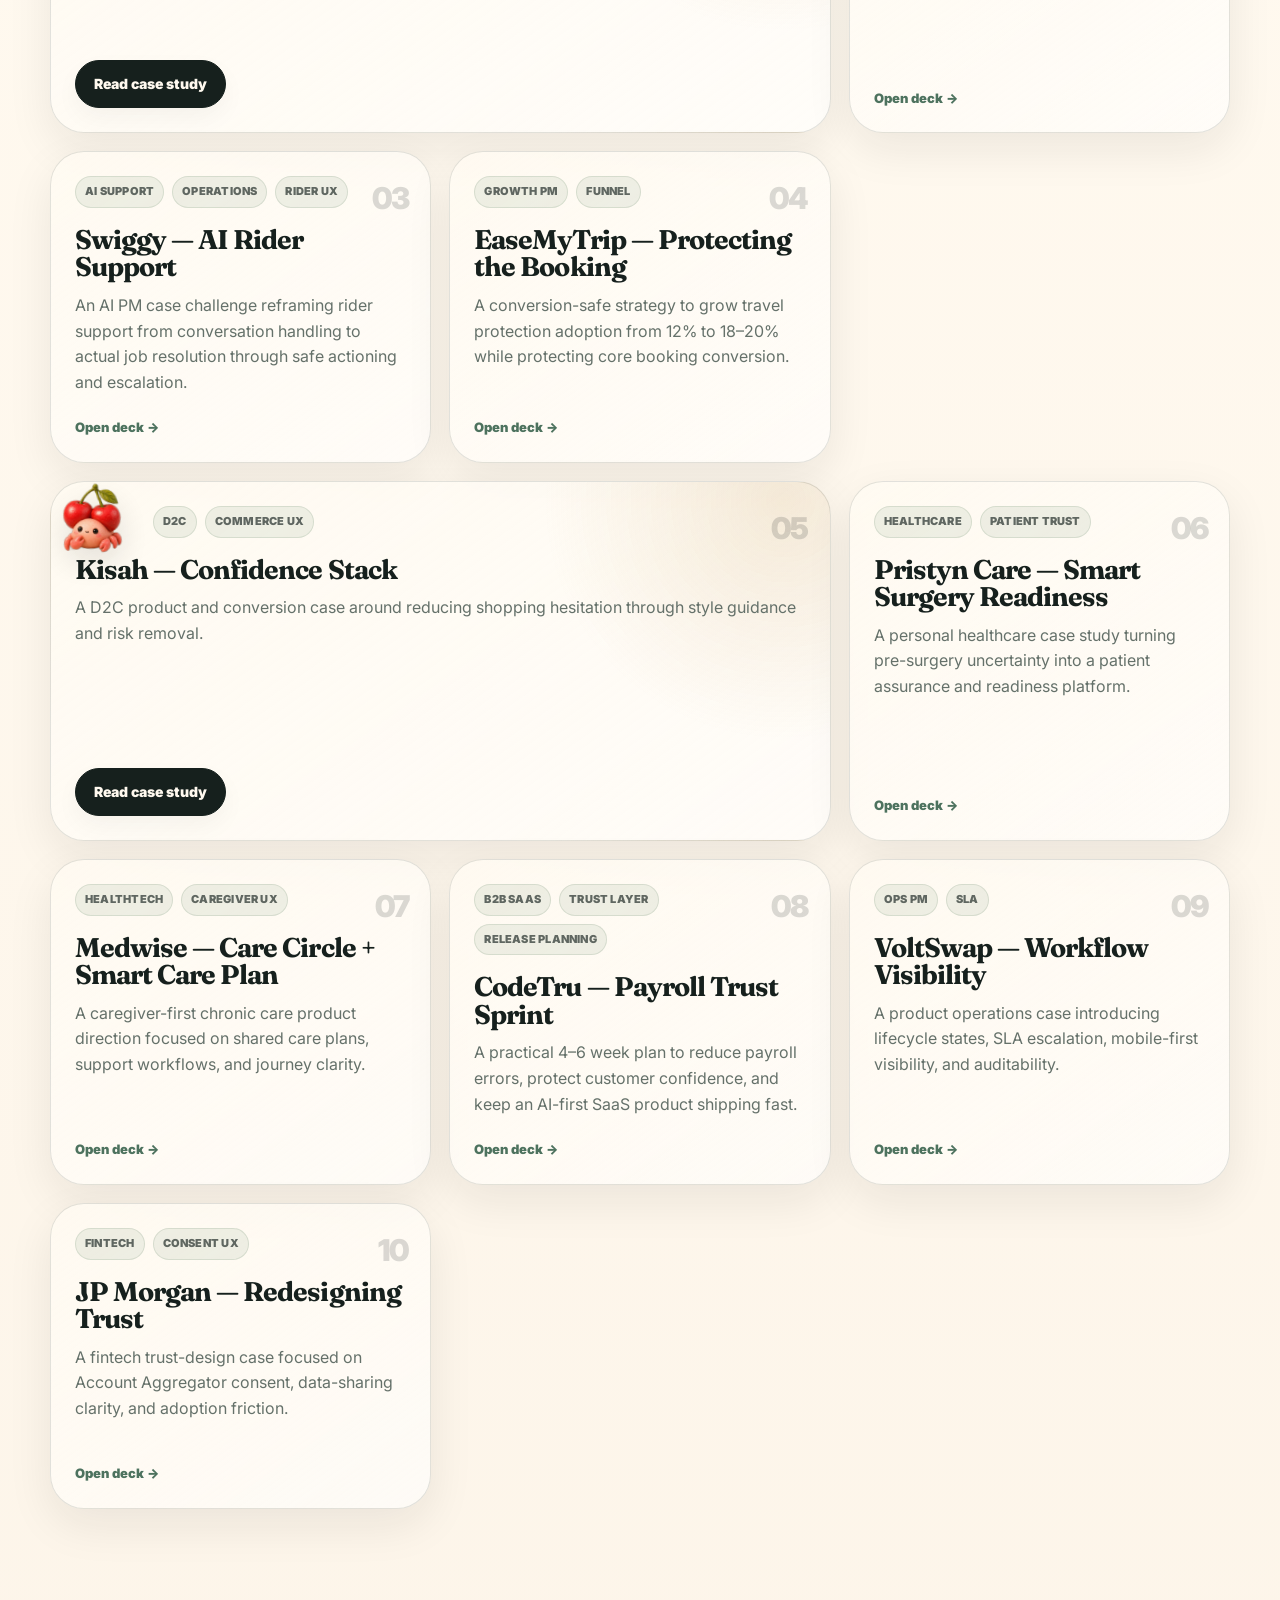
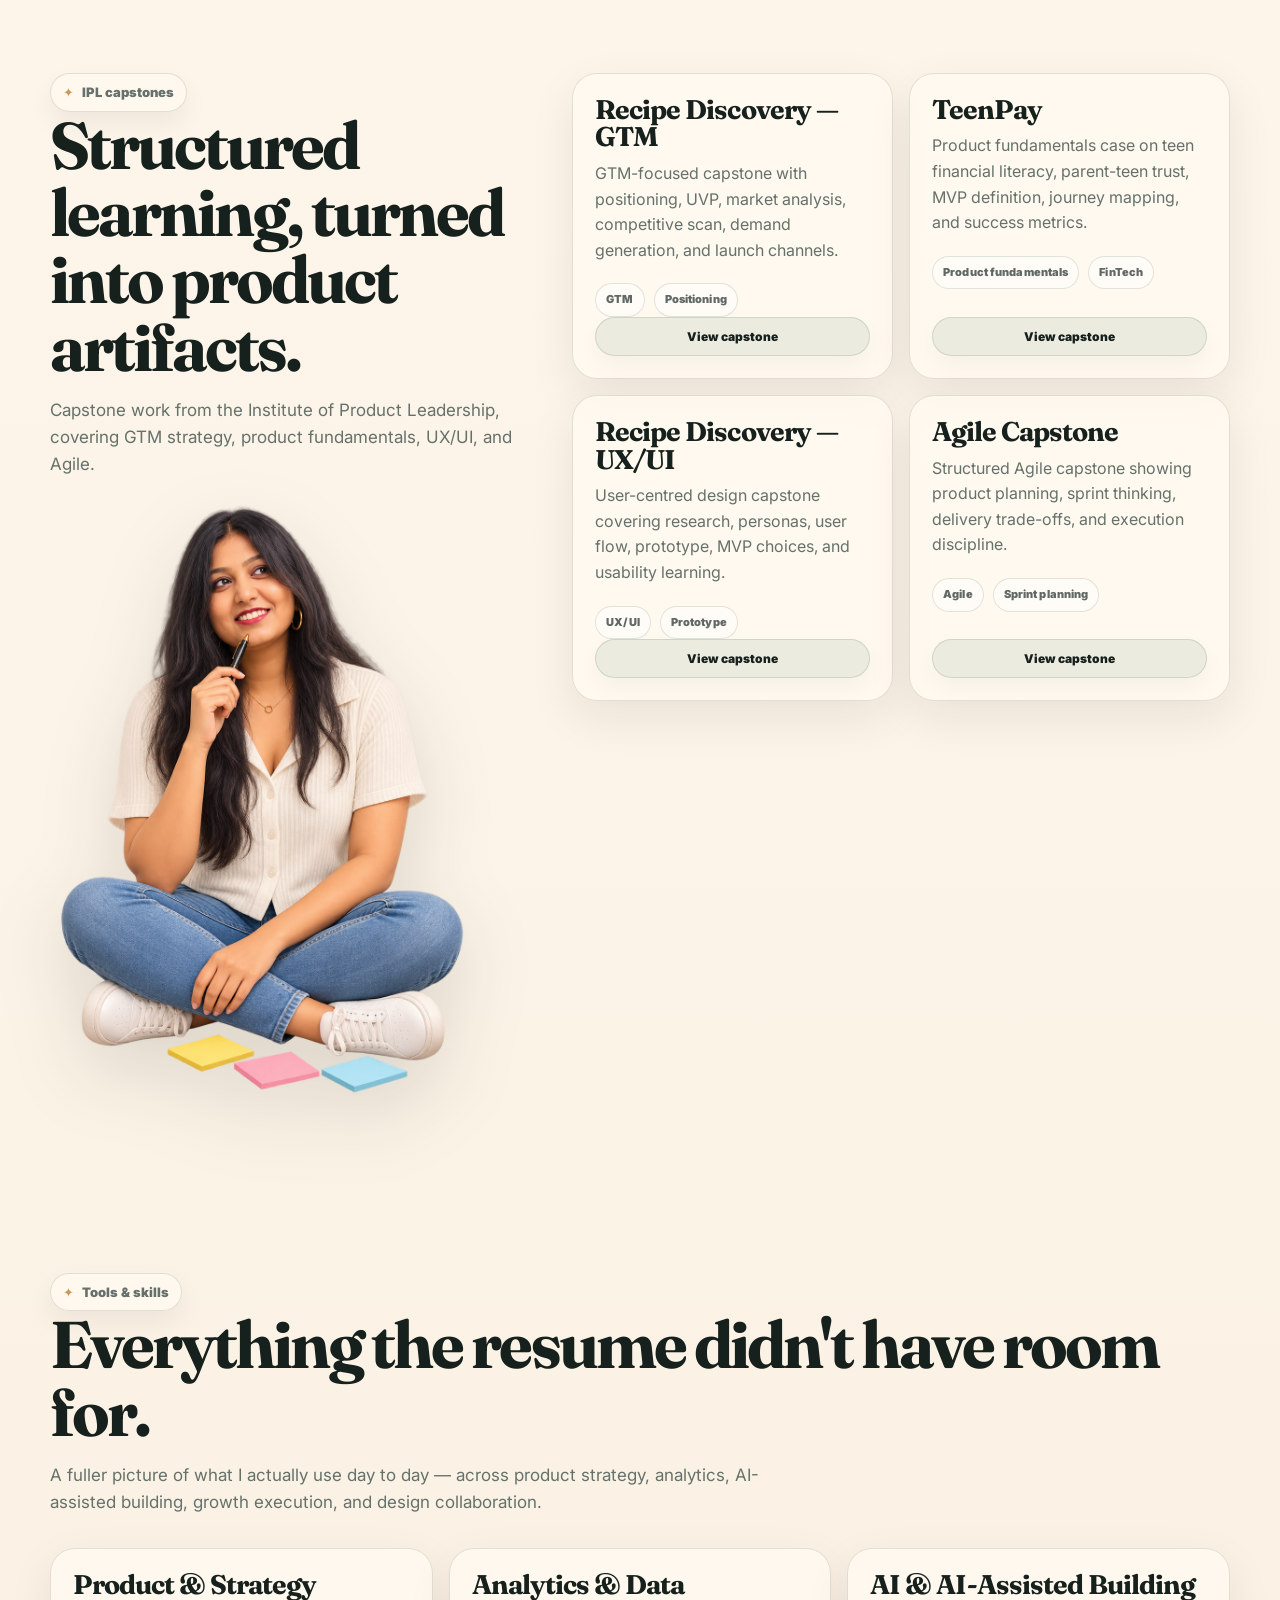
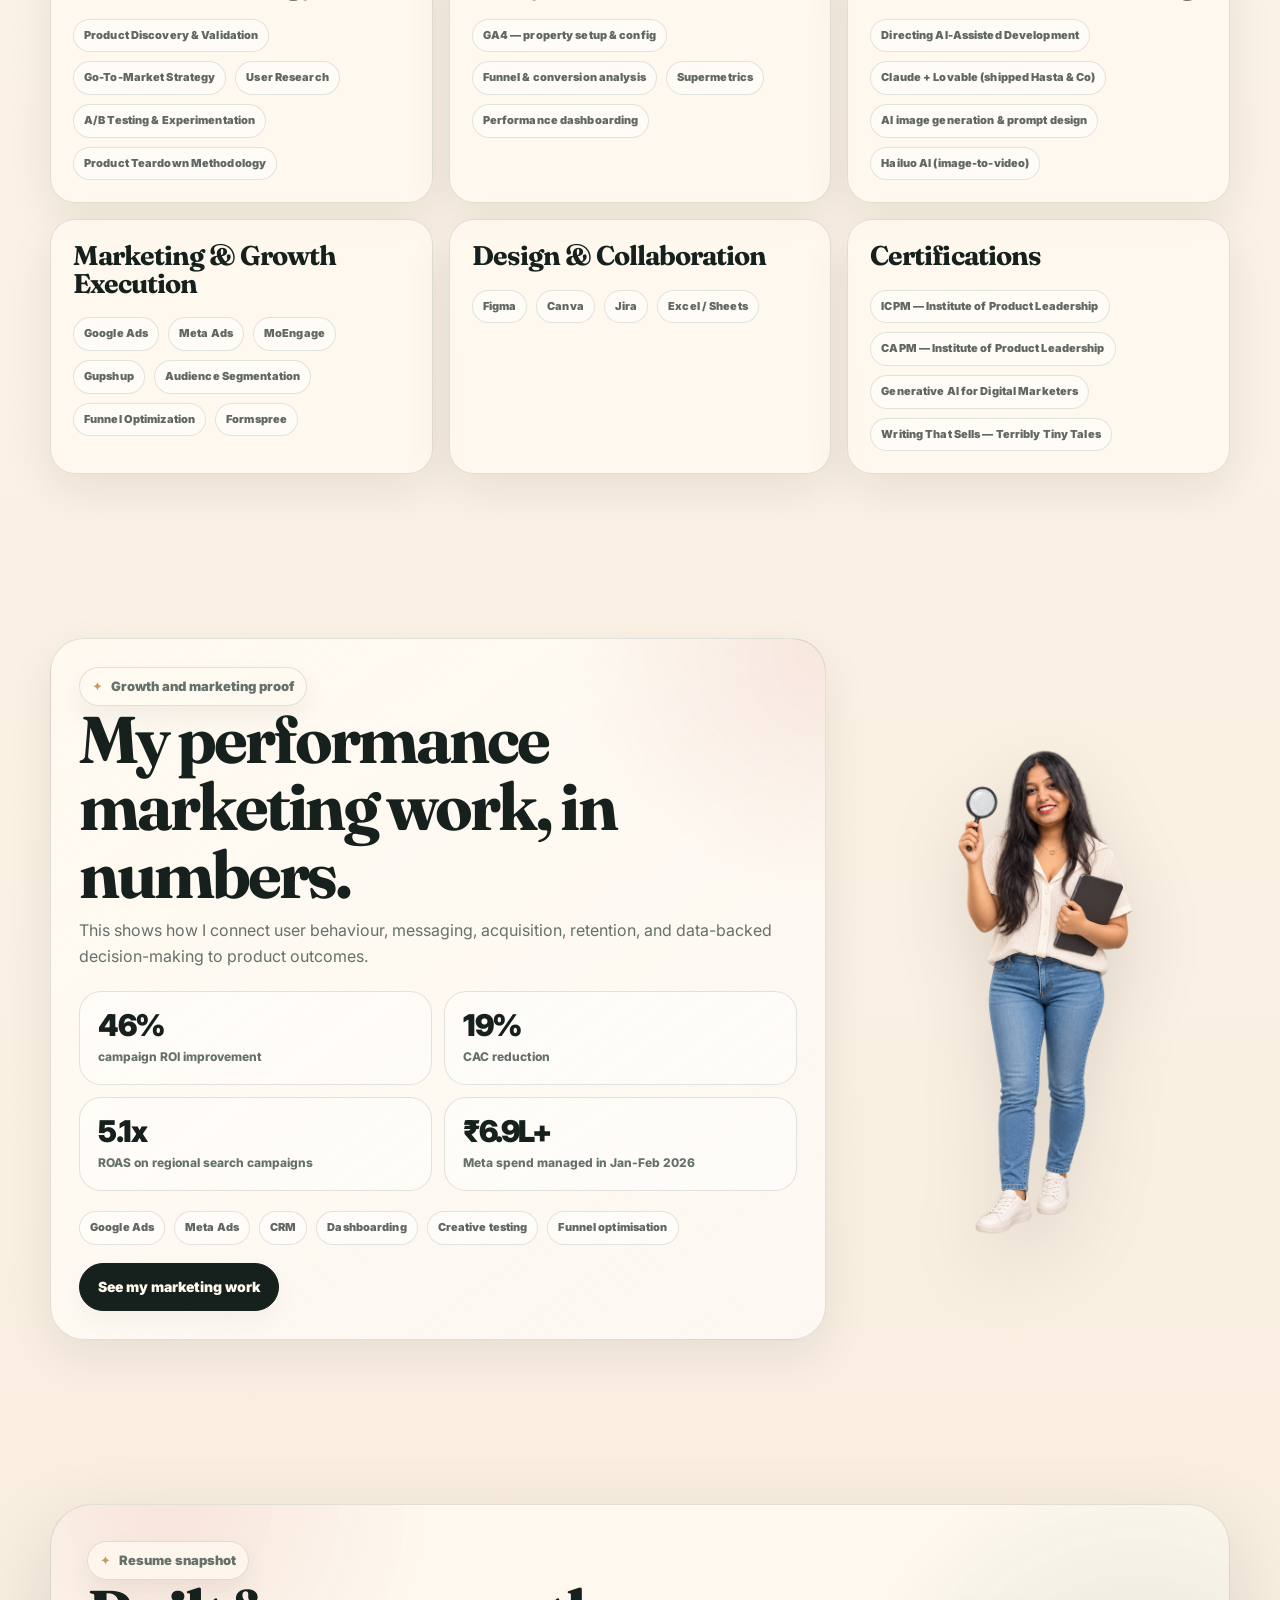
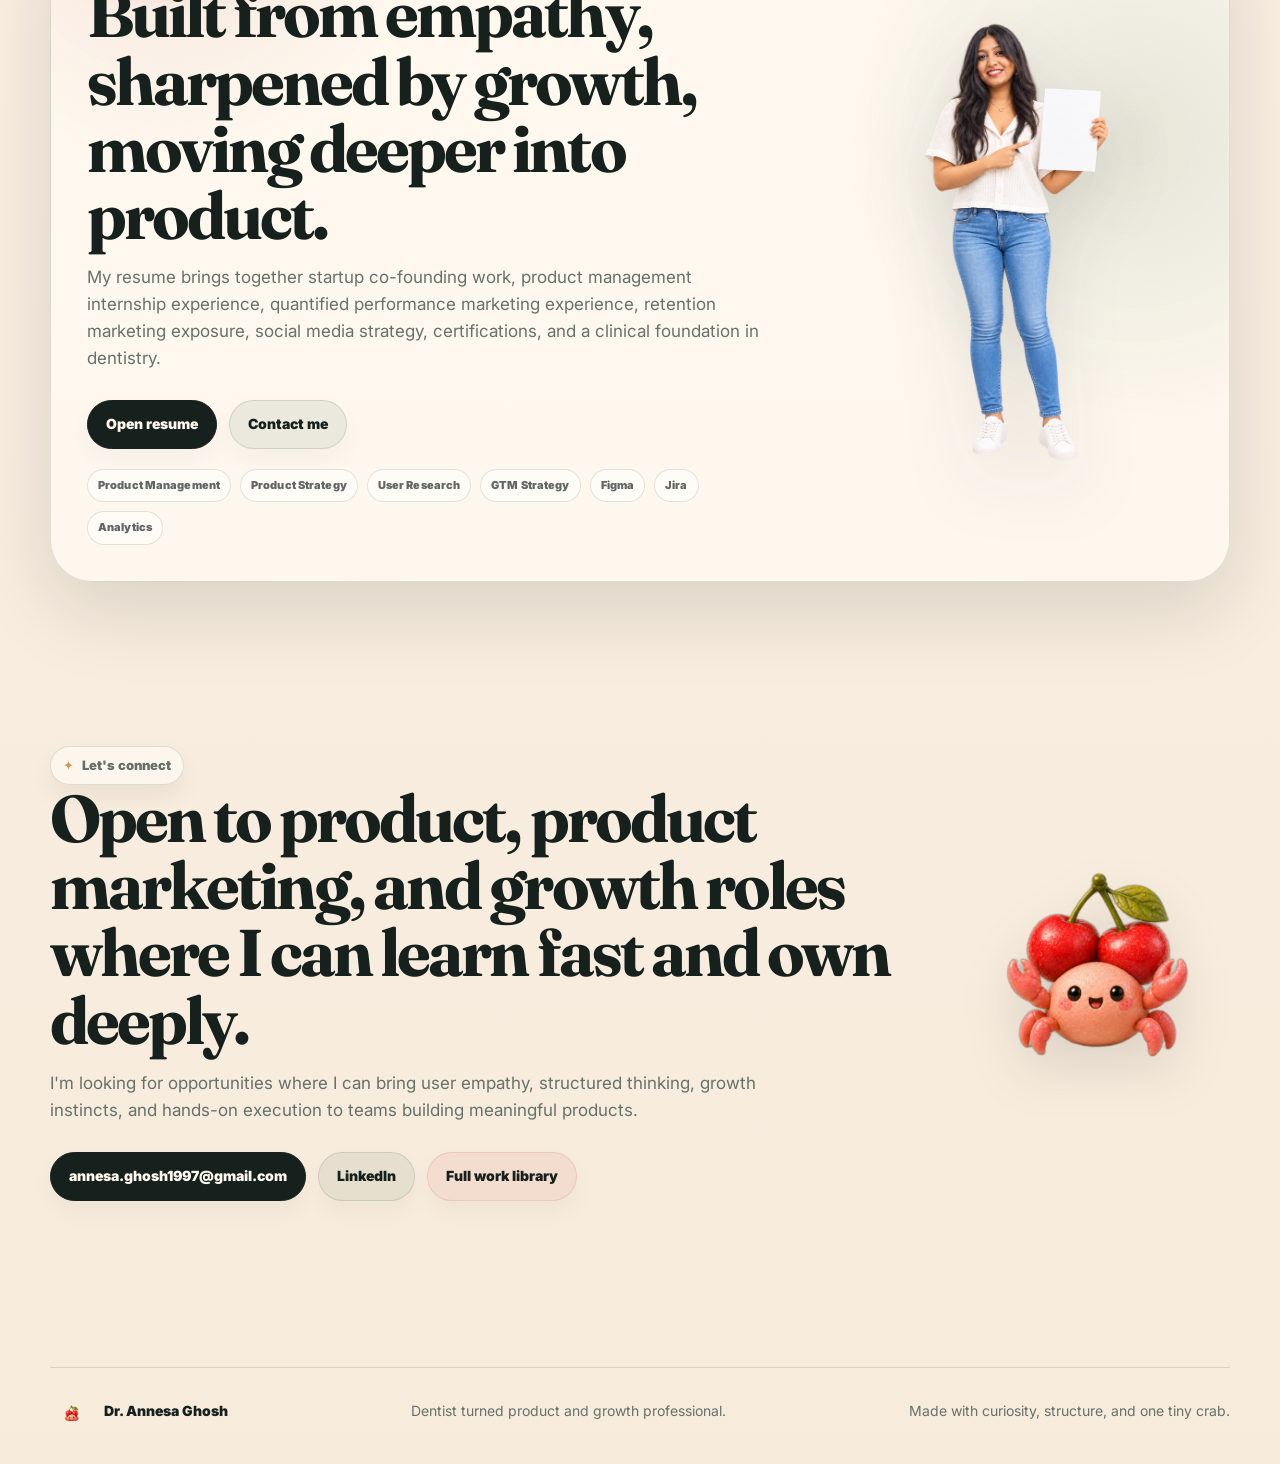
==== commit 0722f093: "Add files via upload" ====
--- a/index.html
+++ b/index.html
@@ -33,6 +33,7 @@
       <a href="#growth">Growth</a>
       <a href="#resume">Resume</a>
       <a href="#contact">Contact</a>
+      <a href="marketing.html">Marketing</a>
     </div>
 
     <a class="btn primary mobile-contact" href="#contact">Contact</a>
@@ -55,7 +56,7 @@
           </div>
 
           <div class="hero-stats" aria-label="Portfolio snapshot">
-            <div class="stat"><strong>2</strong><span>months of hands-on Prewise / CoWise product work</span></div>
+            <div class="stat"><strong>2</strong><span>months of hands-on product work at Prewise</span></div>
             <div class="stat"><strong>10</strong><span>case studies across PM, AI, growth and trust</span></div>
             <div class="stat"><strong>4</strong><span>IPL capstones across product fundamentals</span></div>
           </div>
@@ -160,9 +161,9 @@
 
         <div class="work-grid">
           <article class="panel">
-            <h3>Prewise — CoWise (Product Management Intern)</h3>
+            <h3>Prewise (Product Management Intern)</h3>
             <p>
-              GTM groundwork and product execution for an early-stage B2B SaaS bench-sharing prototype.
+              GTM groundwork and product execution for an early-stage B2B SaaS prototype.
             </p>
 
             <div class="timeline">
@@ -170,14 +171,14 @@
                 <div class="dot">1</div>
                 <div>
                   <strong>Product sprint support</strong>
-                  <span>Supported a 3-week product sprint by reviewing app flows, Figma navigation, login/registration screens, and onboarding journeys.</span>
+                  <span>Supported a 3-week product sprint with structured product reviews and feedback for the design and engineering team.</span>
                 </div>
               </div>
               <div class="timeline-item">
                 <div class="dot">2</div>
                 <div>
                   <strong>UX and interface feedback</strong>
-                  <span>Converted product feedback into actionable wireframe suggestions and screen-level improvements with engineering and design stakeholders.</span>
+                  <span>Turned product feedback into specific, screen-level suggestions with engineering and design stakeholders.</span>
                 </div>
               </div>
               <div class="timeline-item">
@@ -516,8 +517,8 @@
             <div class="metrics">
               <div class="metric"><strong>46%</strong><span>campaign ROI improvement</span></div>
               <div class="metric"><strong>19%</strong><span>CAC reduction</span></div>
-              <div class="metric"><strong>70%+</strong><span>engagement lift across social platforms</span></div>
-              <div class="metric"><strong>60%+</strong><span>audience growth in 6 months</span></div>
+              <div class="metric"><strong>5.1x</strong><span>ROAS on regional search campaigns</span></div>
+              <div class="metric"><strong>₹6.9L+</strong><span>Meta spend managed in Jan-Feb 2026</span></div>
             </div>
 
             <div class="chip-row">
@@ -527,6 +528,10 @@
               <span class="chip">Dashboarding</span>
               <span class="chip">Creative testing</span>
               <span class="chip">Funnel optimisation</span>
+            </div>
+
+            <div class="hero-actions" style="margin-top:18px">
+              <a class="btn primary" href="marketing.html">See my marketing work</a>
             </div>
           </div>
 
--- a/styles.css
+++ b/styles.css
@@ -824,3 +824,79 @@
   .log-entry { flex-direction: column; gap: 4px; }
   .log-date { flex: none; }
 }
+
+/* ---------- Marketing page (marketing.html) ---------- */
+.mk-case { margin-bottom: 26px; }
+.mk-case .case-sub { margin-top: 8px; font-weight: 800; color: rgba(22,32,29,0.78); }
+.mk-split {
+  display: grid;
+  grid-template-columns: minmax(0, 1fr) minmax(0, 1fr);
+  gap: 26px;
+  margin-top: 22px;
+  align-items: start;
+}
+.mk-label {
+  margin: 22px 0 6px;
+  font-size: 12px;
+  font-weight: 900;
+  letter-spacing: .06em;
+  text-transform: uppercase;
+  color: var(--sage-deep);
+}
+.mk-list { margin: 0; padding-left: 18px; color: var(--muted); }
+.mk-list li { margin: 7px 0; }
+.mk-metrics { grid-template-columns: repeat(2, minmax(0,1fr)); margin-top: 8px; }
+.mk-metrics .metric strong { font-size: 26px; }
+.shot {
+  margin: 0;
+  border: 1px solid var(--line);
+  border-radius: var(--radius-lg);
+  overflow: hidden;
+  background: rgba(255,255,255,0.6);
+  box-shadow: var(--shadow-soft);
+}
+.shot img { width: 100%; height: auto; }
+.shot figcaption {
+  padding: 10px 14px 12px;
+  font-size: 12px;
+  font-weight: 700;
+  color: var(--muted);
+}
+.shot-stack { display: grid; gap: 16px; }
+.cal-wrap { overflow-x: auto; margin-top: 8px; border: 1px solid var(--line); border-radius: var(--radius-md); background: rgba(255,255,255,0.55); }
+.cal-table { width: 100%; border-collapse: collapse; font-size: 13px; min-width: 560px; }
+.cal-table th, .cal-table td { text-align: left; padding: 9px 12px; border-bottom: 1px solid var(--line-2); vertical-align: top; }
+.cal-table th { font-size: 11px; text-transform: uppercase; letter-spacing: .05em; color: var(--sage-deep); font-weight: 900; background: rgba(127,155,127,0.10); }
+.cal-table tr:last-child td { border-bottom: none; }
+.cal-note { margin-top: 8px; font-size: 12px; color: var(--muted); }
+.quote-row { display: flex; flex-wrap: wrap; gap: 8px; margin-top: 14px; }
+.quote-row span {
+  padding: 8px 12px;
+  border-radius: 16px;
+  background: rgba(199,155,87,0.12);
+  border: 1px solid rgba(199,155,87,0.28);
+  font-family: "Fraunces", Georgia, serif;
+  font-size: 15px;
+  font-weight: 600;
+}
+.brand-pair { display: grid; grid-template-columns: repeat(2, minmax(0,1fr)); gap: 22px; }
+.brand-pair .panel { display: flex; flex-direction: column; gap: 14px; }
+.brand-pair .panel p { margin-top: 0; }
+.client-grid { display: grid; grid-template-columns: repeat(3, minmax(0,1fr)); gap: 16px; }
+.client-grid .cap-card { min-height: 0; justify-content: flex-start; gap: 10px; }
+.client-grid .cap-card h4 a { border-bottom: 2px solid rgba(127,155,127,0.35); }
+.client-type { font-size: 12px; font-weight: 900; color: var(--sage-deep); text-transform: uppercase; letter-spacing: .04em; }
+.client-grid .client-num { margin-top: auto; padding-top: 12px; border-top: 1px dashed var(--line); font-weight: 800; color: var(--ink); font-size: 14px; }
+.creative-grid { display: grid; grid-template-columns: repeat(2, minmax(0,1fr)); gap: 16px; margin-top: 8px; }
+.creative-grid .cap-card { min-height: 0; justify-content: flex-start; }
+.vedantu-shots { display: grid; grid-template-columns: 1.25fr 0.75fr; gap: 16px; margin-top: 18px; align-items: start; }
+
+@media (max-width: 980px) {
+  .mk-split, .brand-pair, .client-grid, .creative-grid, .vedantu-shots { grid-template-columns: 1fr; }
+}
+@media (max-width: 620px) {
+  .mk-metrics { grid-template-columns: 1fr; }
+}
+.shot figcaption a.text-link,
+.mk-case a.text-link { font-weight: 900; color: var(--sage-deep); white-space: nowrap; }
+.creative-grid .cap-card h4 { margin: 6px 0 2px; }
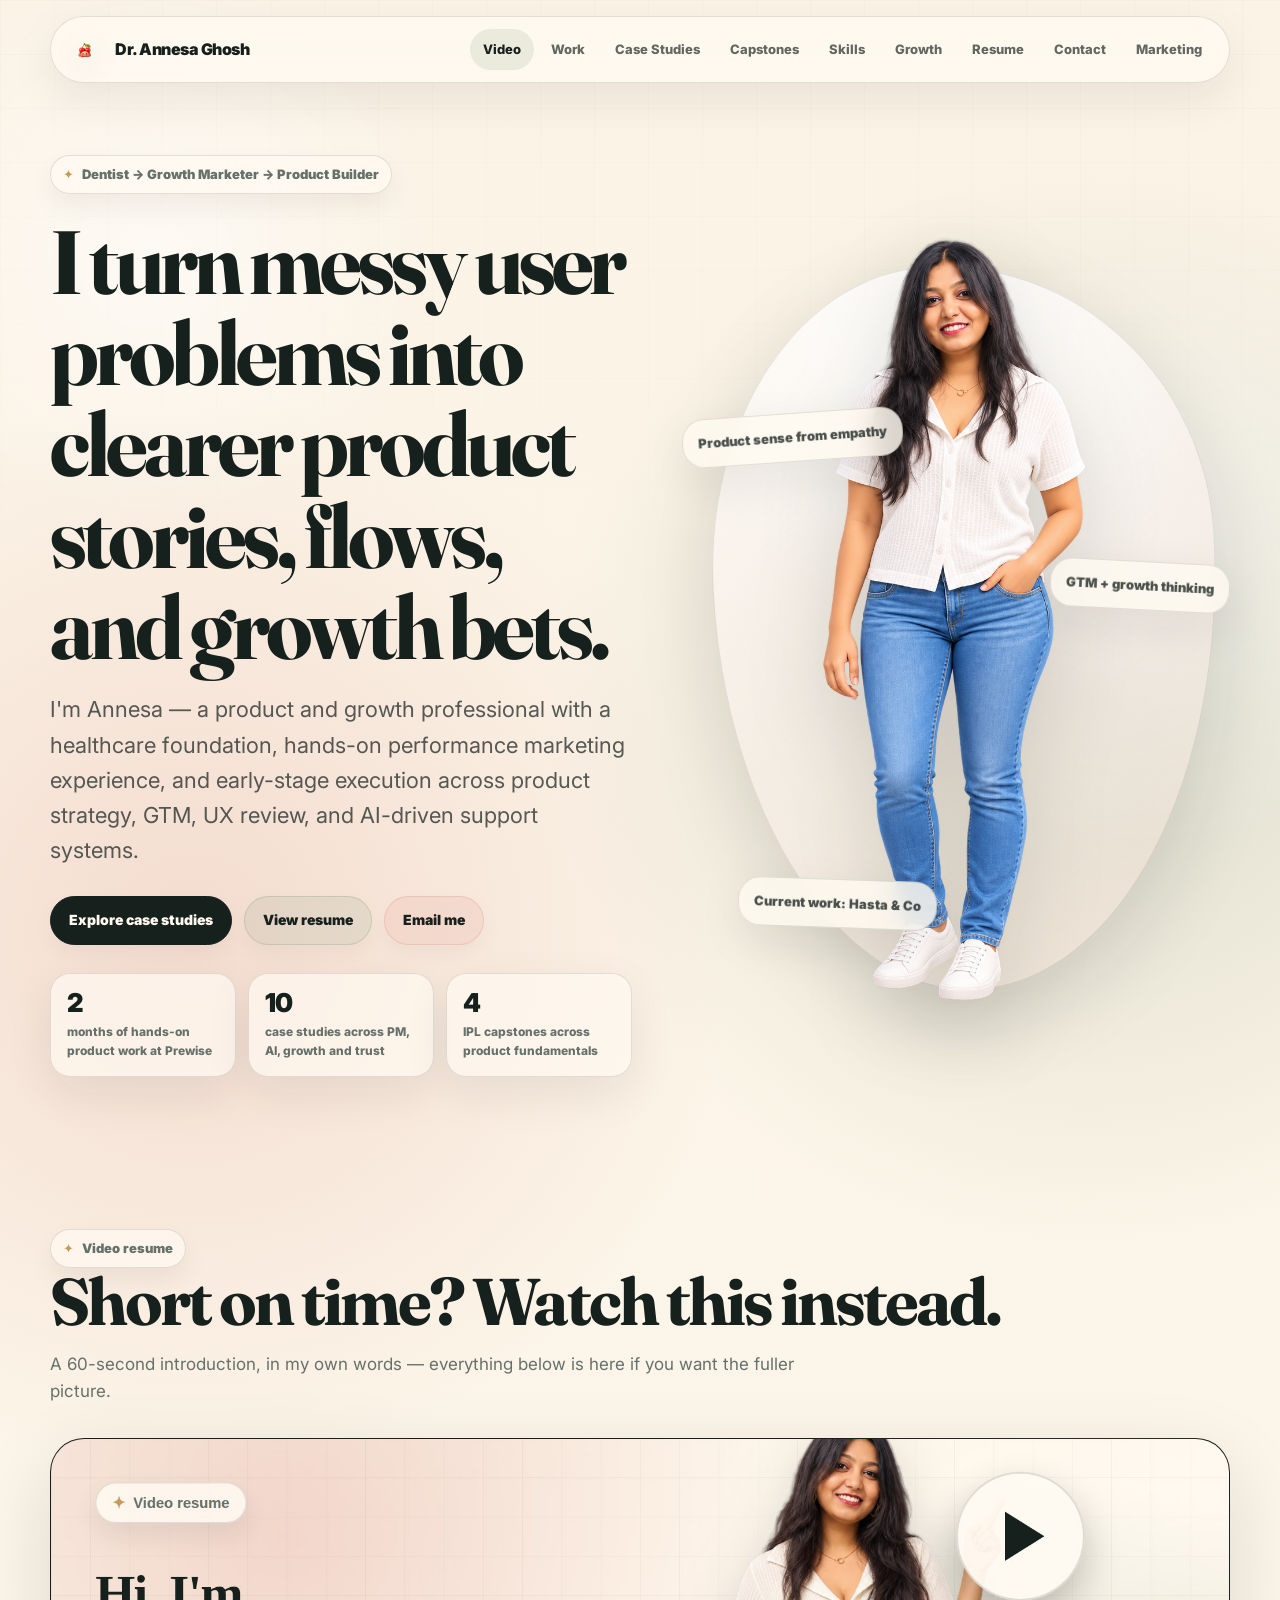
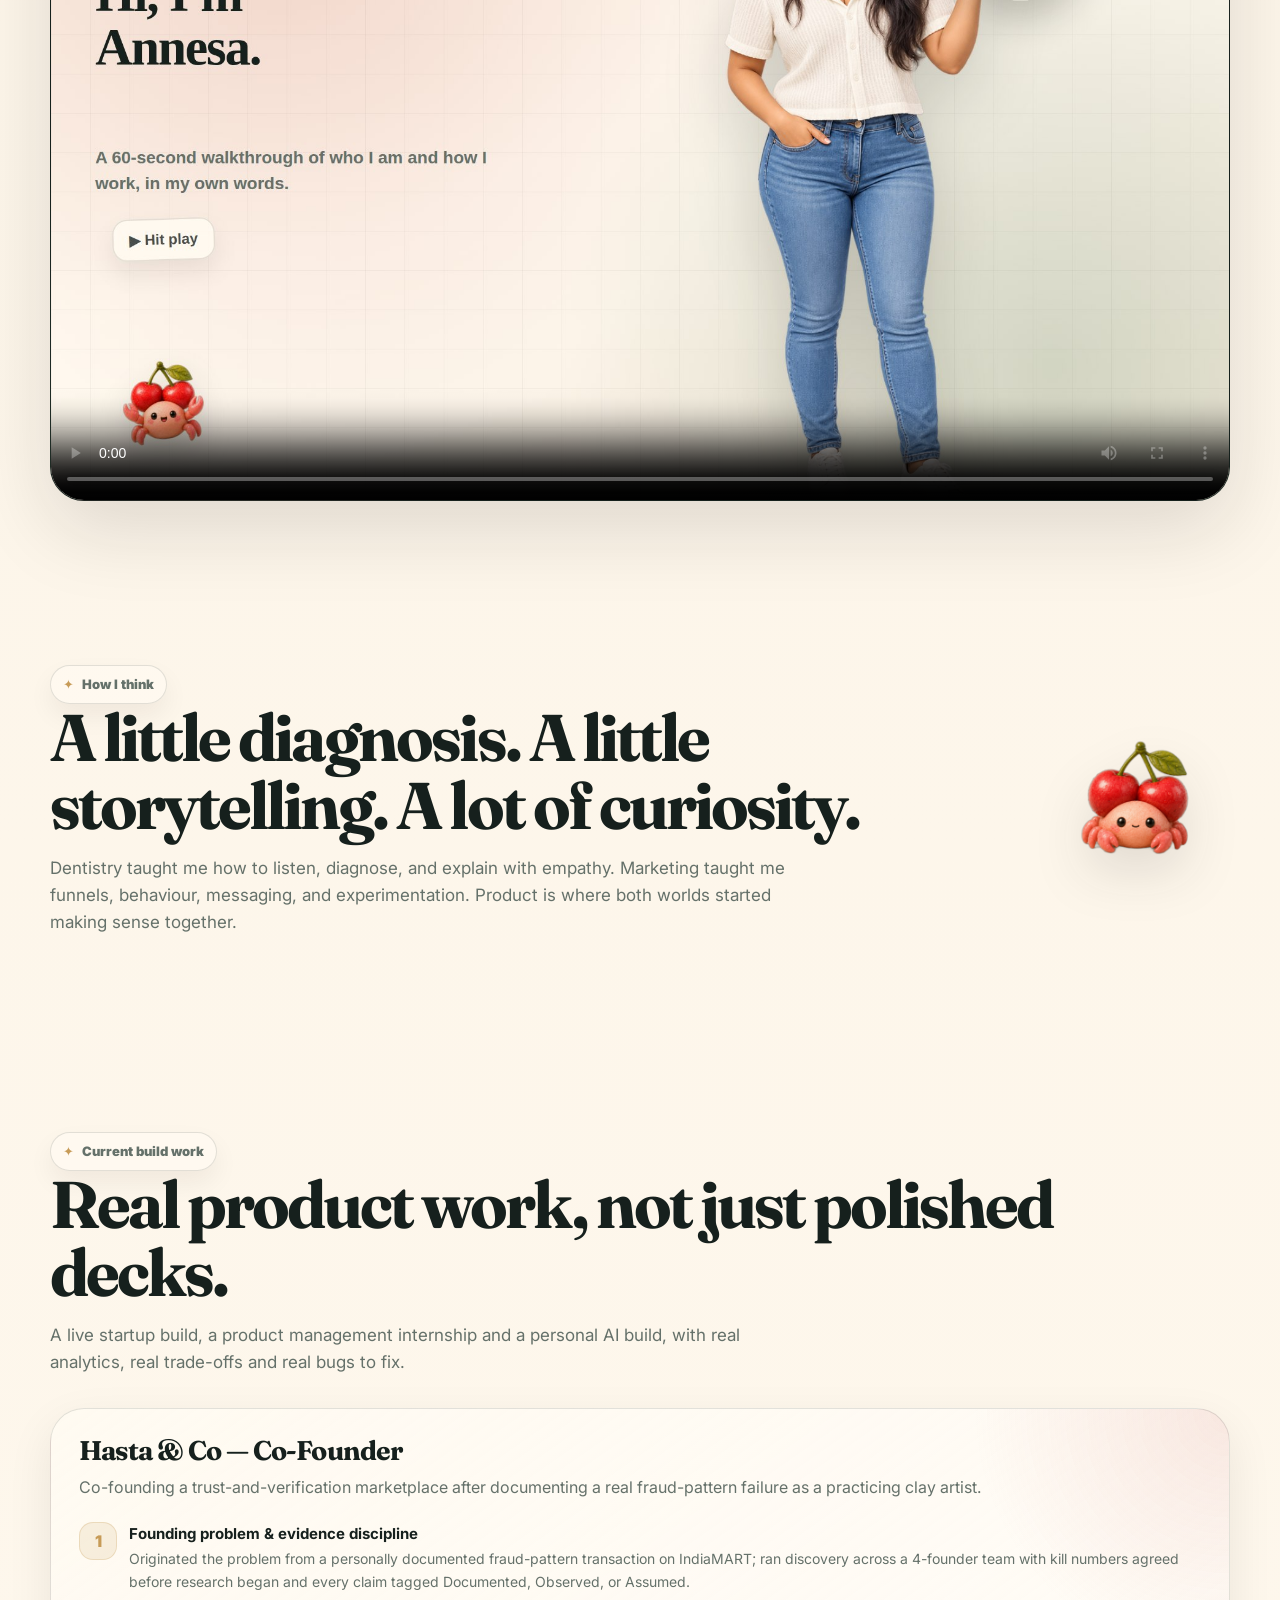
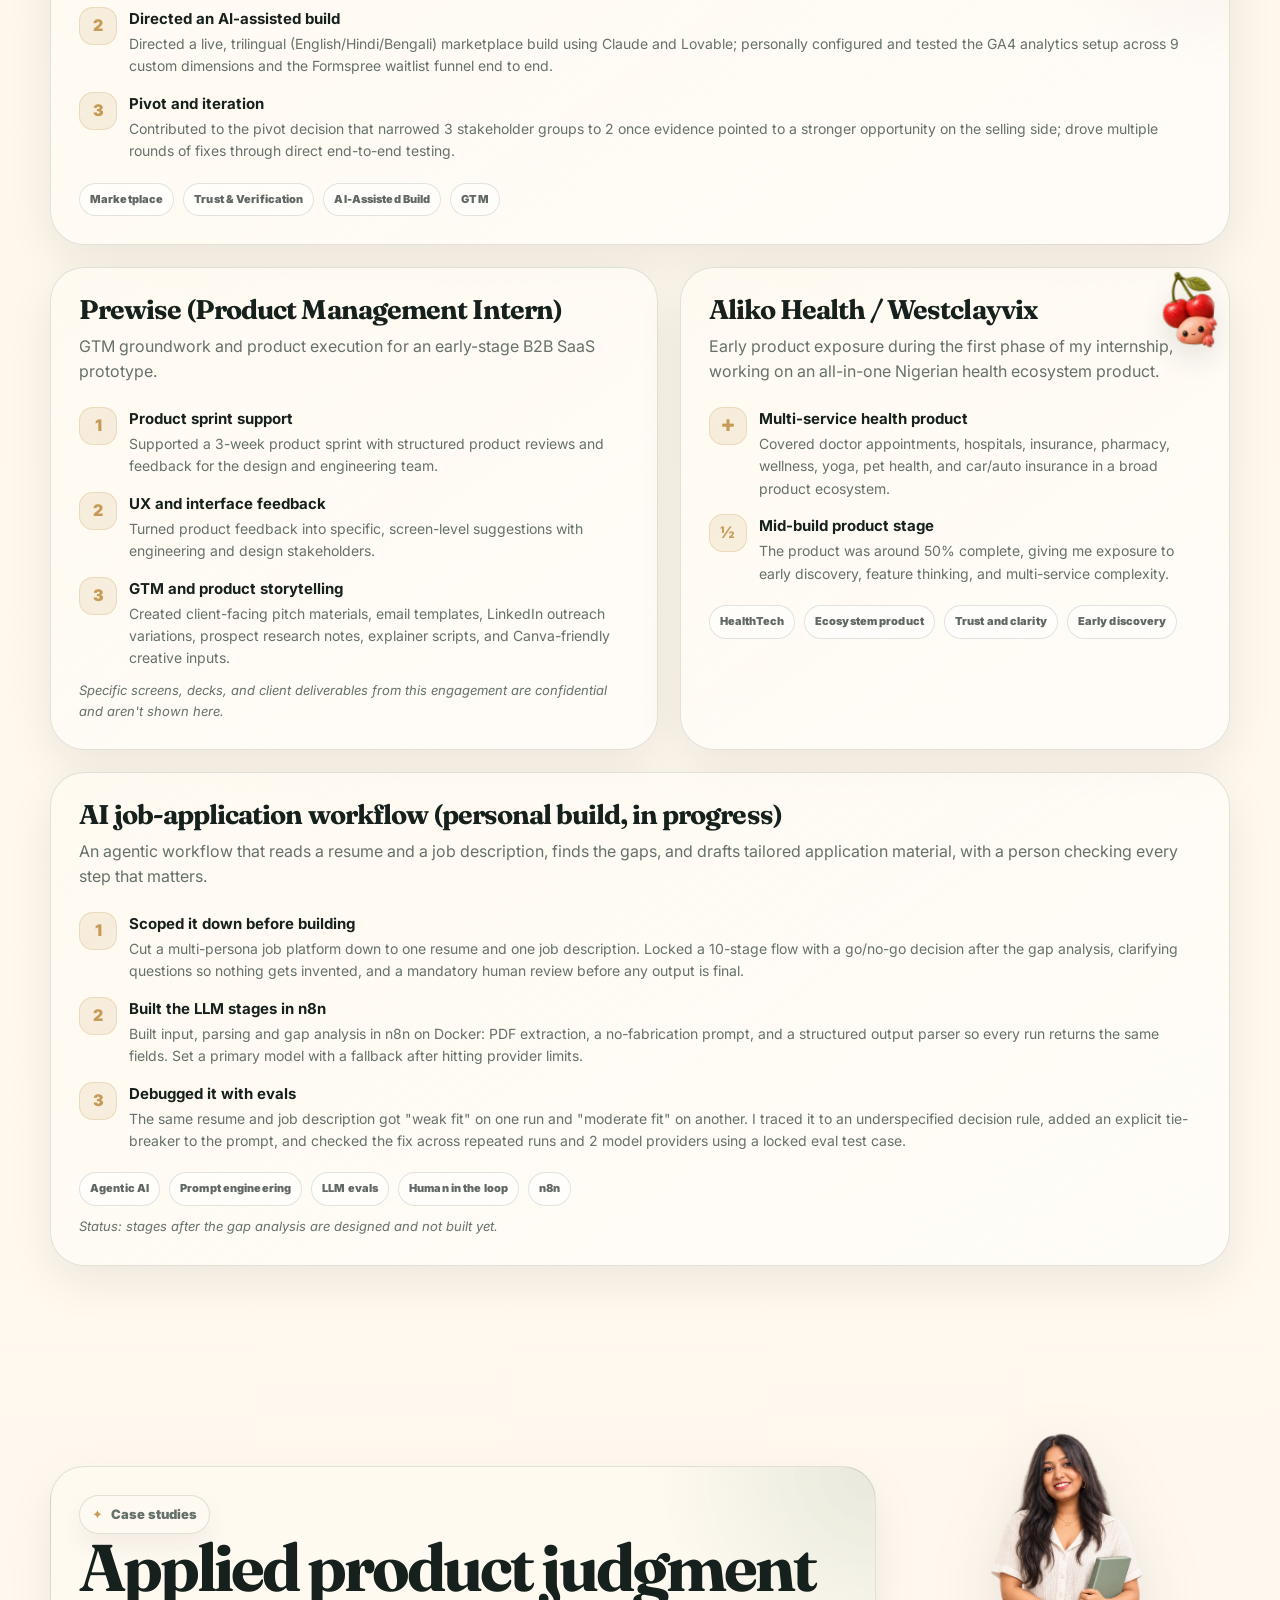
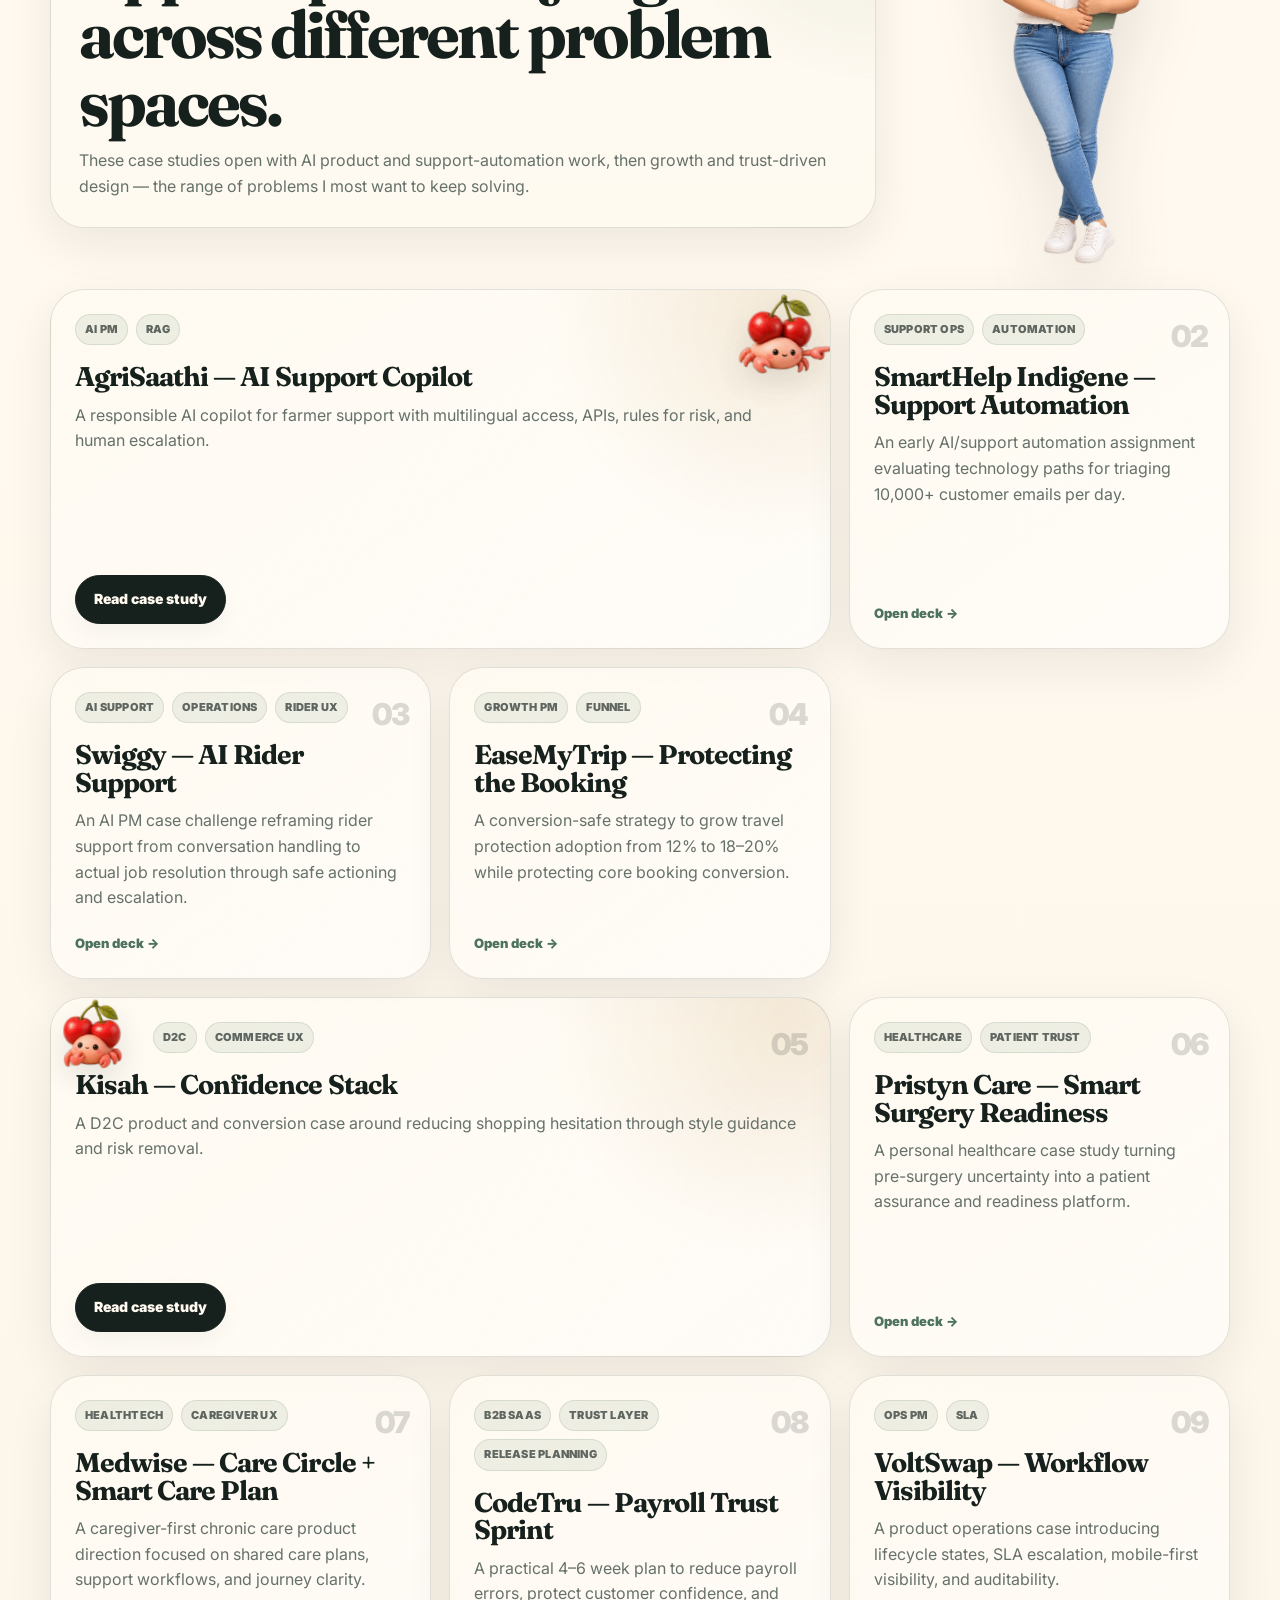
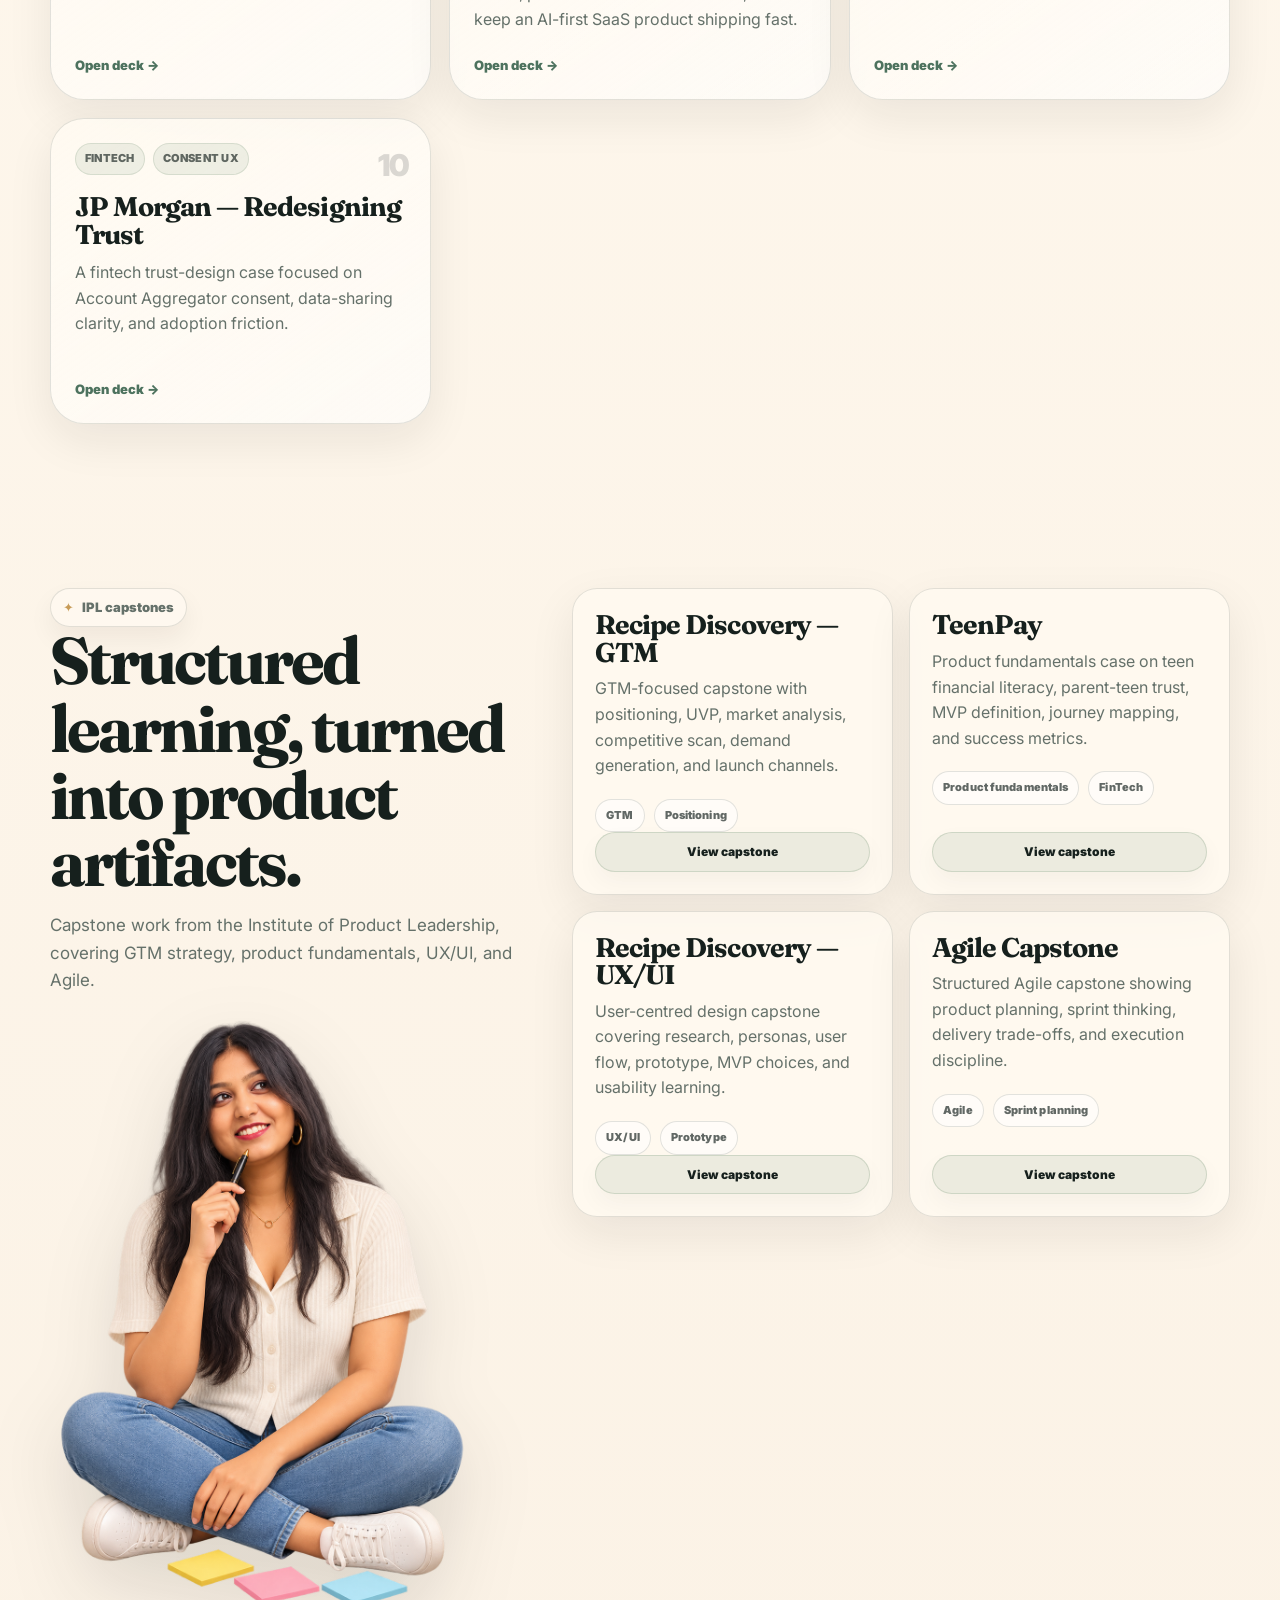
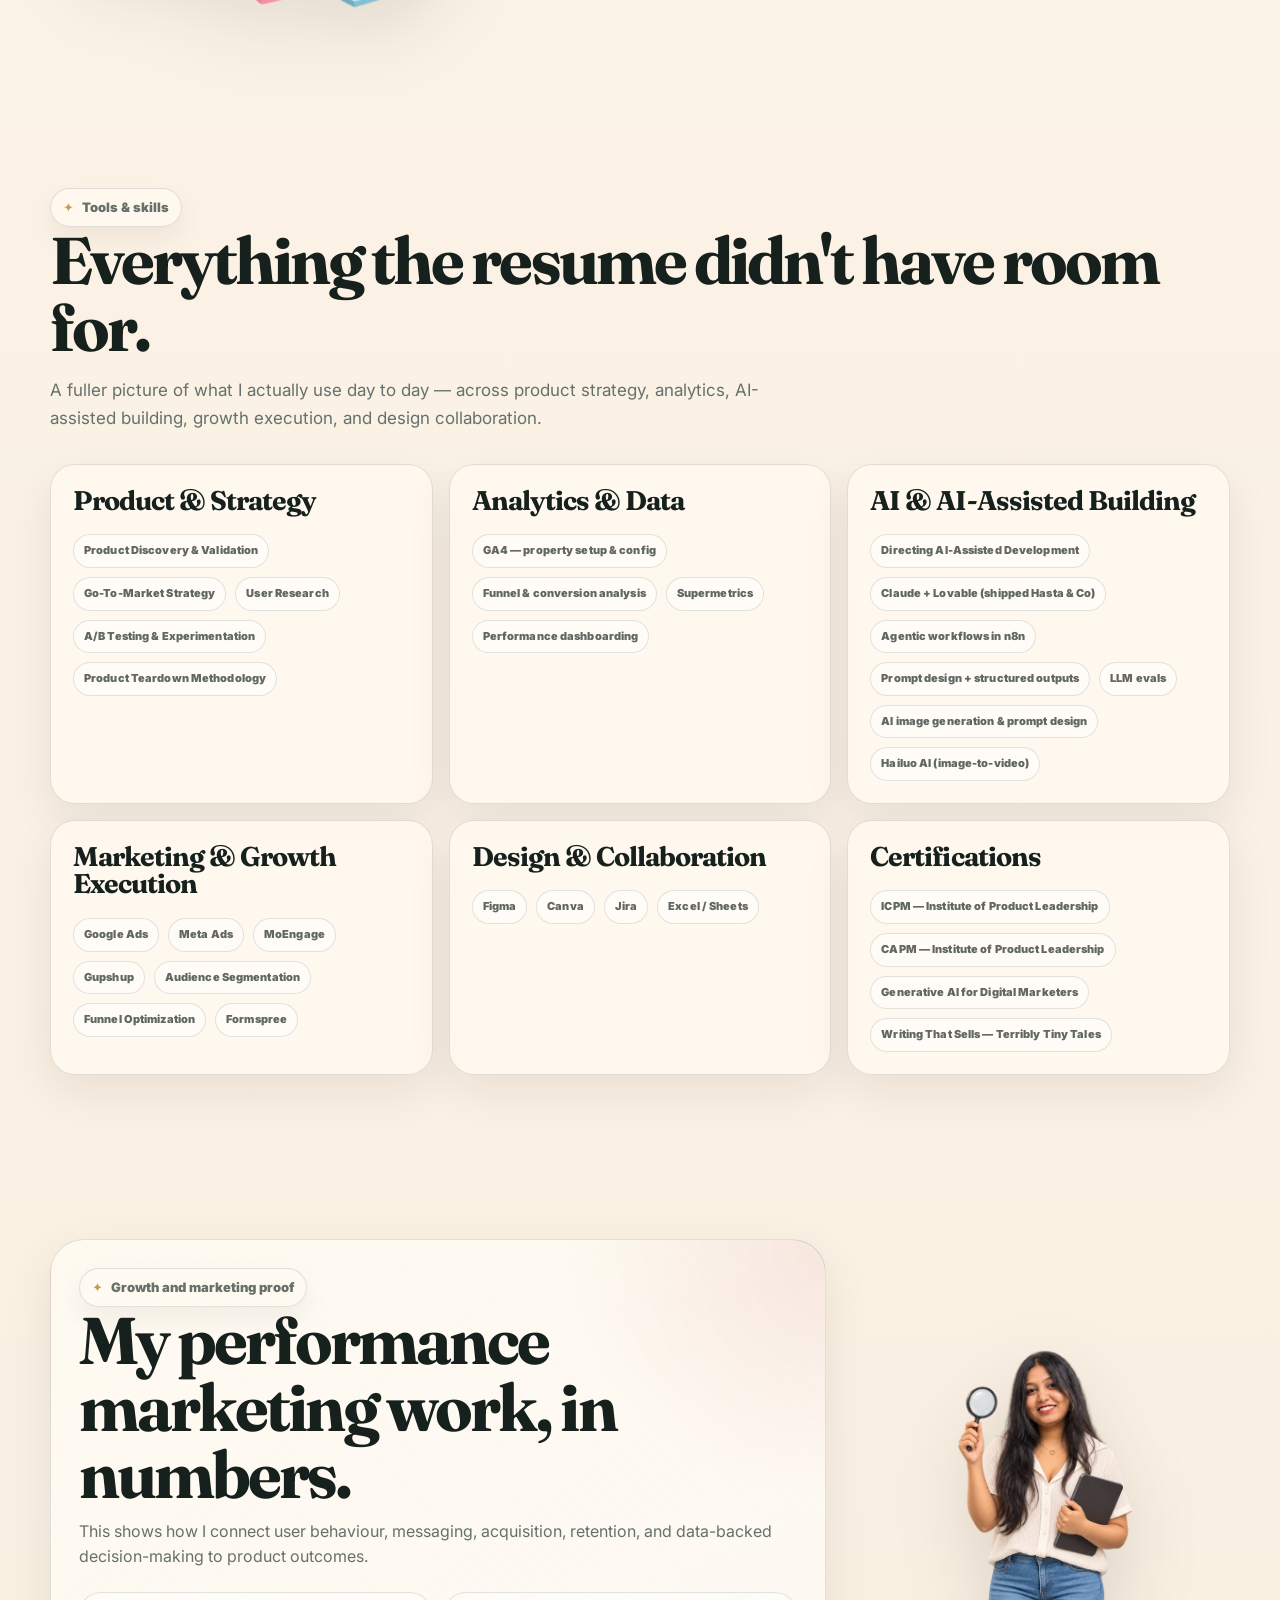
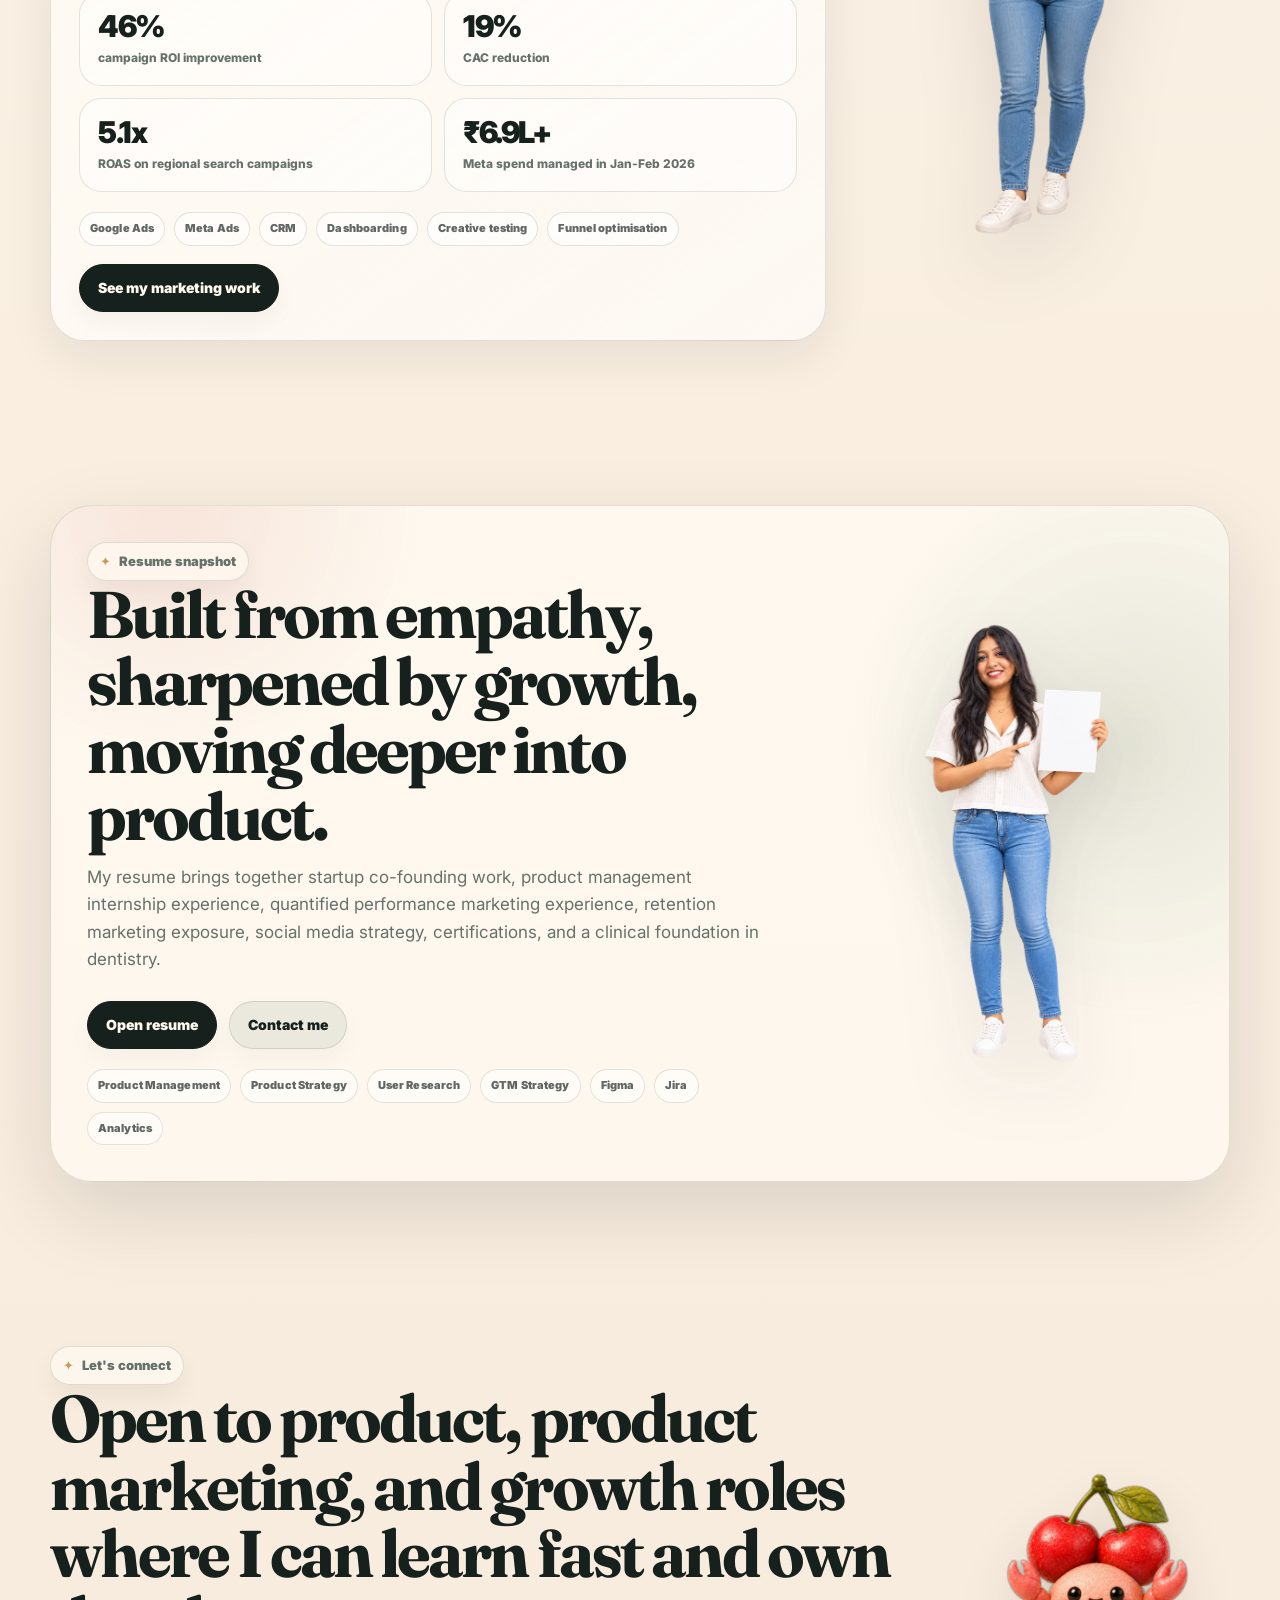
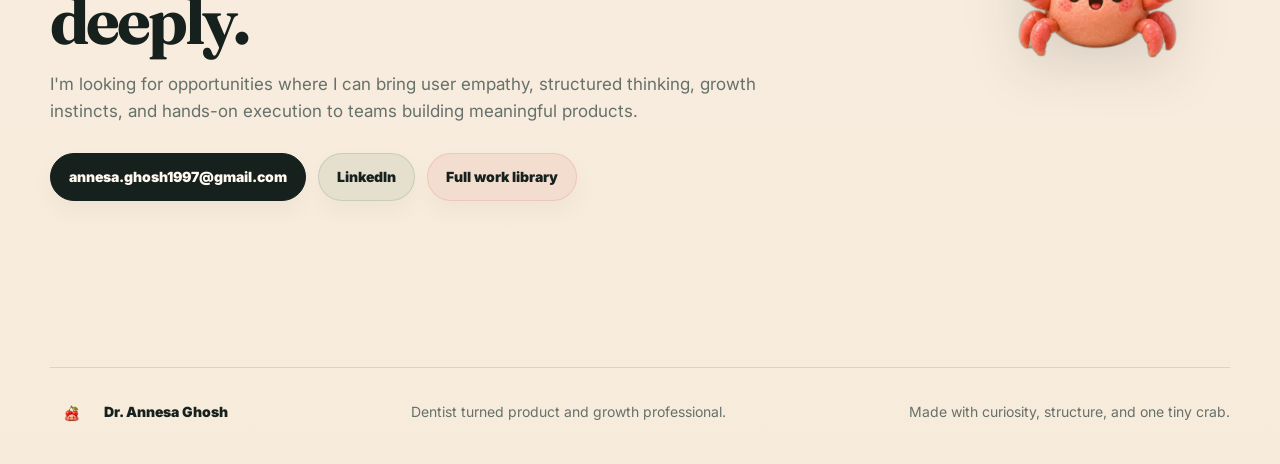
==== commit 04a66c9c: "Add files via upload" ====
--- a/index.html
+++ b/index.html
@@ -115,7 +115,7 @@
             <div class="eyebrow"><span class="spark">✦</span> Current build work</div>
             <h2>Real product work, not just polished decks.</h2>
             <p class="section-copy">
-              Hands-on ownership across a live startup build and two product internships — not just case studies, but shipped work with real users, real analytics, and real trade-offs.
+              A live startup build, a product management internship and a personal AI build, with real analytics, real trade-offs and real bugs to fix.
             </p>
           </div>
         </div>
@@ -227,6 +227,49 @@
             </div>
           </article>
         </div>
+
+        <article class="panel ai-build">
+          <h3>AI job-application workflow (personal build, in progress)</h3>
+          <p>
+            An agentic workflow that reads a resume and a job description, finds the gaps, and drafts tailored application material, with a person checking every step that matters.
+          </p>
+
+          <div class="timeline">
+            <div class="timeline-item">
+              <div class="dot">1</div>
+              <div>
+                <strong>Scoped it down before building</strong>
+                <span>Cut a multi-persona job platform down to one resume and one job description. Locked a 10-stage flow with a go/no-go decision after the gap analysis, clarifying questions so nothing gets invented, and a mandatory human review before any output is final.</span>
+              </div>
+            </div>
+            <div class="timeline-item">
+              <div class="dot">2</div>
+              <div>
+                <strong>Built the LLM stages in n8n</strong>
+                <span>Built input, parsing and gap analysis in n8n on Docker: PDF extraction, a no-fabrication prompt, and a structured output parser so every run returns the same fields. Set a primary model with a fallback after hitting provider limits.</span>
+              </div>
+            </div>
+            <div class="timeline-item">
+              <div class="dot">3</div>
+              <div>
+                <strong>Debugged it with evals</strong>
+                <span>The same resume and job description got "weak fit" on one run and "moderate fit" on another. I traced it to an underspecified decision rule, added an explicit tie-breaker to the prompt, and checked the fix across repeated runs and 2 model providers using a locked eval test case.</span>
+              </div>
+            </div>
+          </div>
+
+          <div class="chip-row">
+            <span class="chip">Agentic AI</span>
+            <span class="chip">Prompt engineering</span>
+            <span class="chip">LLM evals</span>
+            <span class="chip">Human in the loop</span>
+            <span class="chip">n8n</span>
+          </div>
+
+          <p class="confidentiality-note">
+            Status: stages after the gap analysis are designed and not built yet.
+          </p>
+        </article>
       </div>
     </section>
 
@@ -456,6 +499,9 @@
               <div class="chip-row">
                 <span class="chip">Directing AI-Assisted Development</span>
                 <span class="chip">Claude + Lovable (shipped Hasta & Co)</span>
+                <span class="chip">Agentic workflows in n8n</span>
+                <span class="chip">Prompt design + structured outputs</span>
+                <span class="chip">LLM evals</span>
                 <span class="chip">AI image generation & prompt design</span>
                 <span class="chip">Hailuo AI (image-to-video)</span>
               </div>
--- a/styles.css
+++ b/styles.css
@@ -900,3 +900,21 @@
 .shot figcaption a.text-link,
 .mk-case a.text-link { font-weight: 900; color: var(--sage-deep); white-space: nowrap; }
 .creative-grid .cap-card h4 { margin: 6px 0 2px; }
+
+/* Marketing hero: keep the 700px laptop avatar at a size that stays sharp on retina screens,
+   and keep the bubbles off the body */
+.mk-hero .hero-avatar { width: min(390px, 78%); }
+.mk-hero .hero-bubble.one { left: 0; top: 14%; }
+.mk-hero .hero-bubble { max-width: 200px; line-height: 1.35; }
+.mk-hero .hero-bubble.two { right: 0; left: auto; top: 60%; }
+.mk-hero .hero-bubble.three { left: -2%; bottom: 22%; }
+@media (max-width: 980px) {
+  .mk-hero .hero-avatar { width: min(340px, 80%); }
+}
+.mk-hero .hero-orb { inset: 10% 16% 3% 20%; }
+@media (max-width: 980px) {
+  .mk-hero .hero-orb { inset: 6% 12% 2%; }
+}
+
+/* AI build panel in the "Current build work" section */
+.ai-build { margin-top: 22px; }
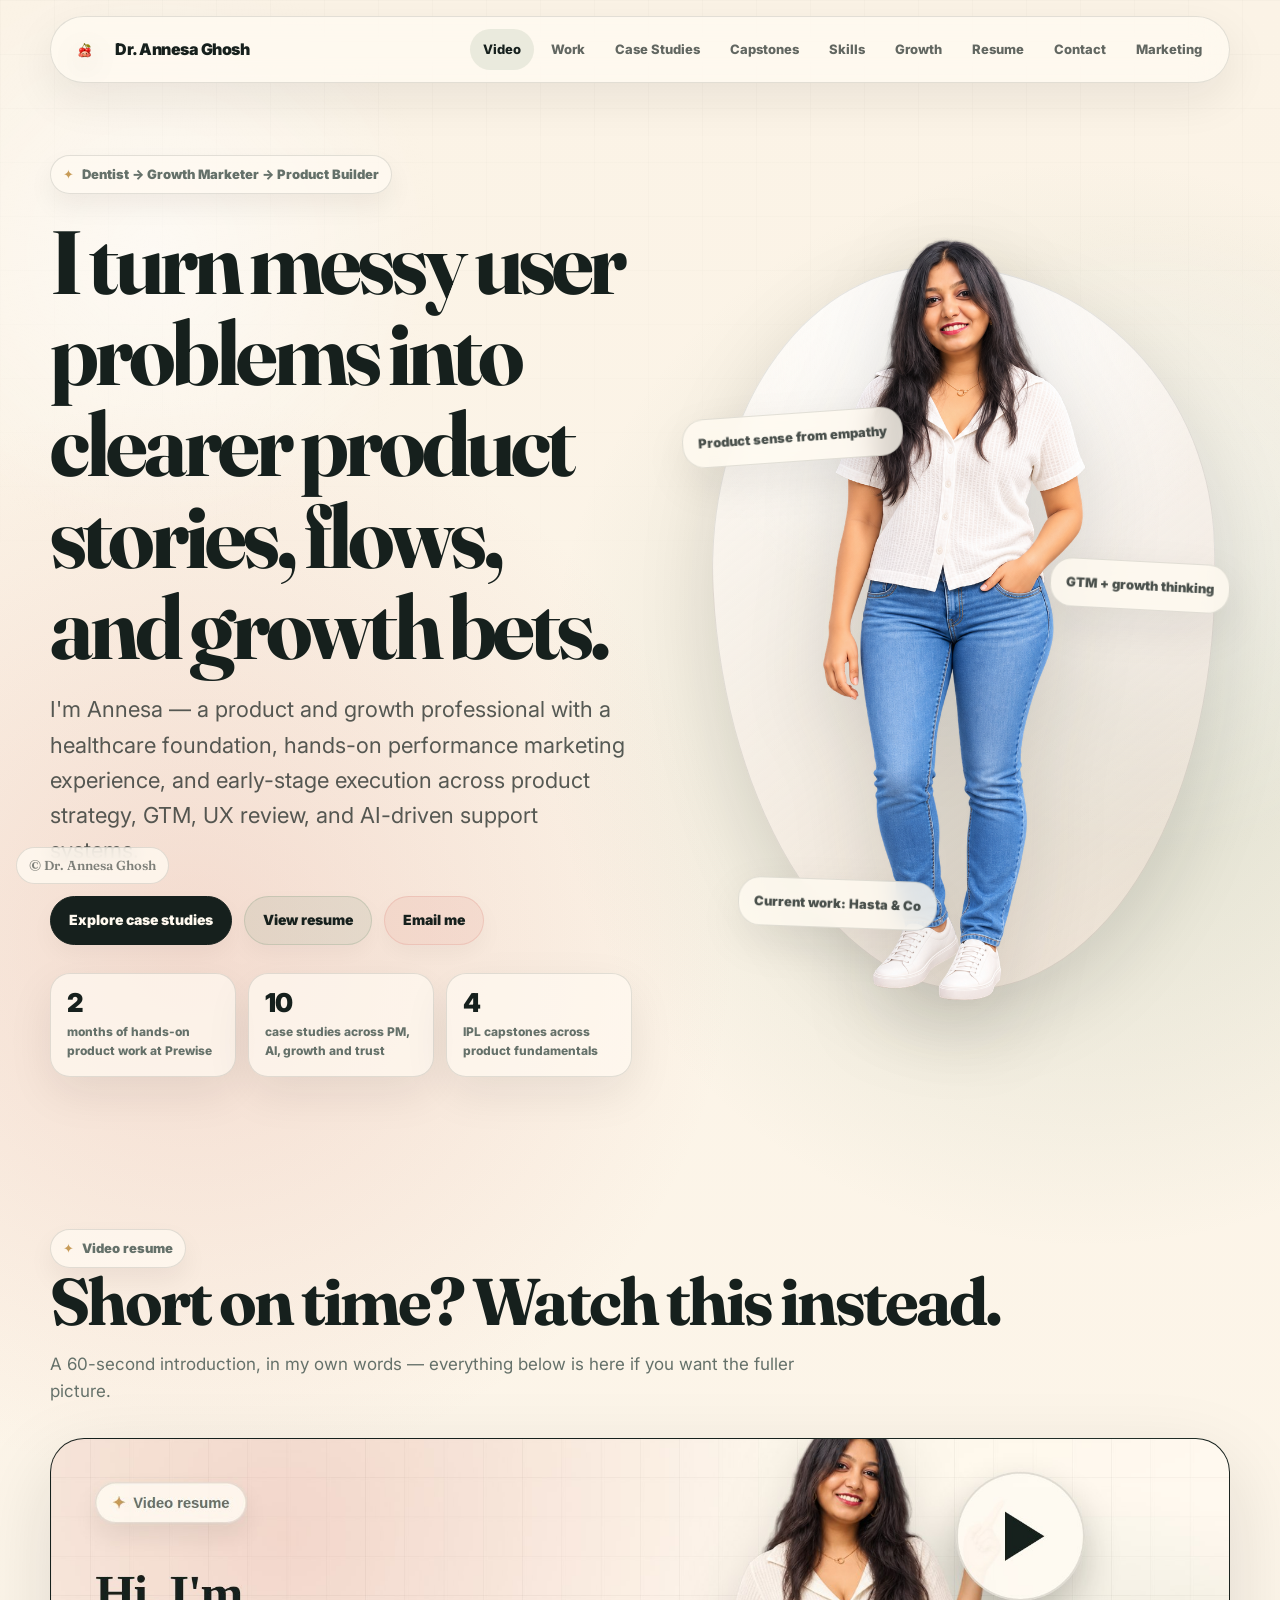
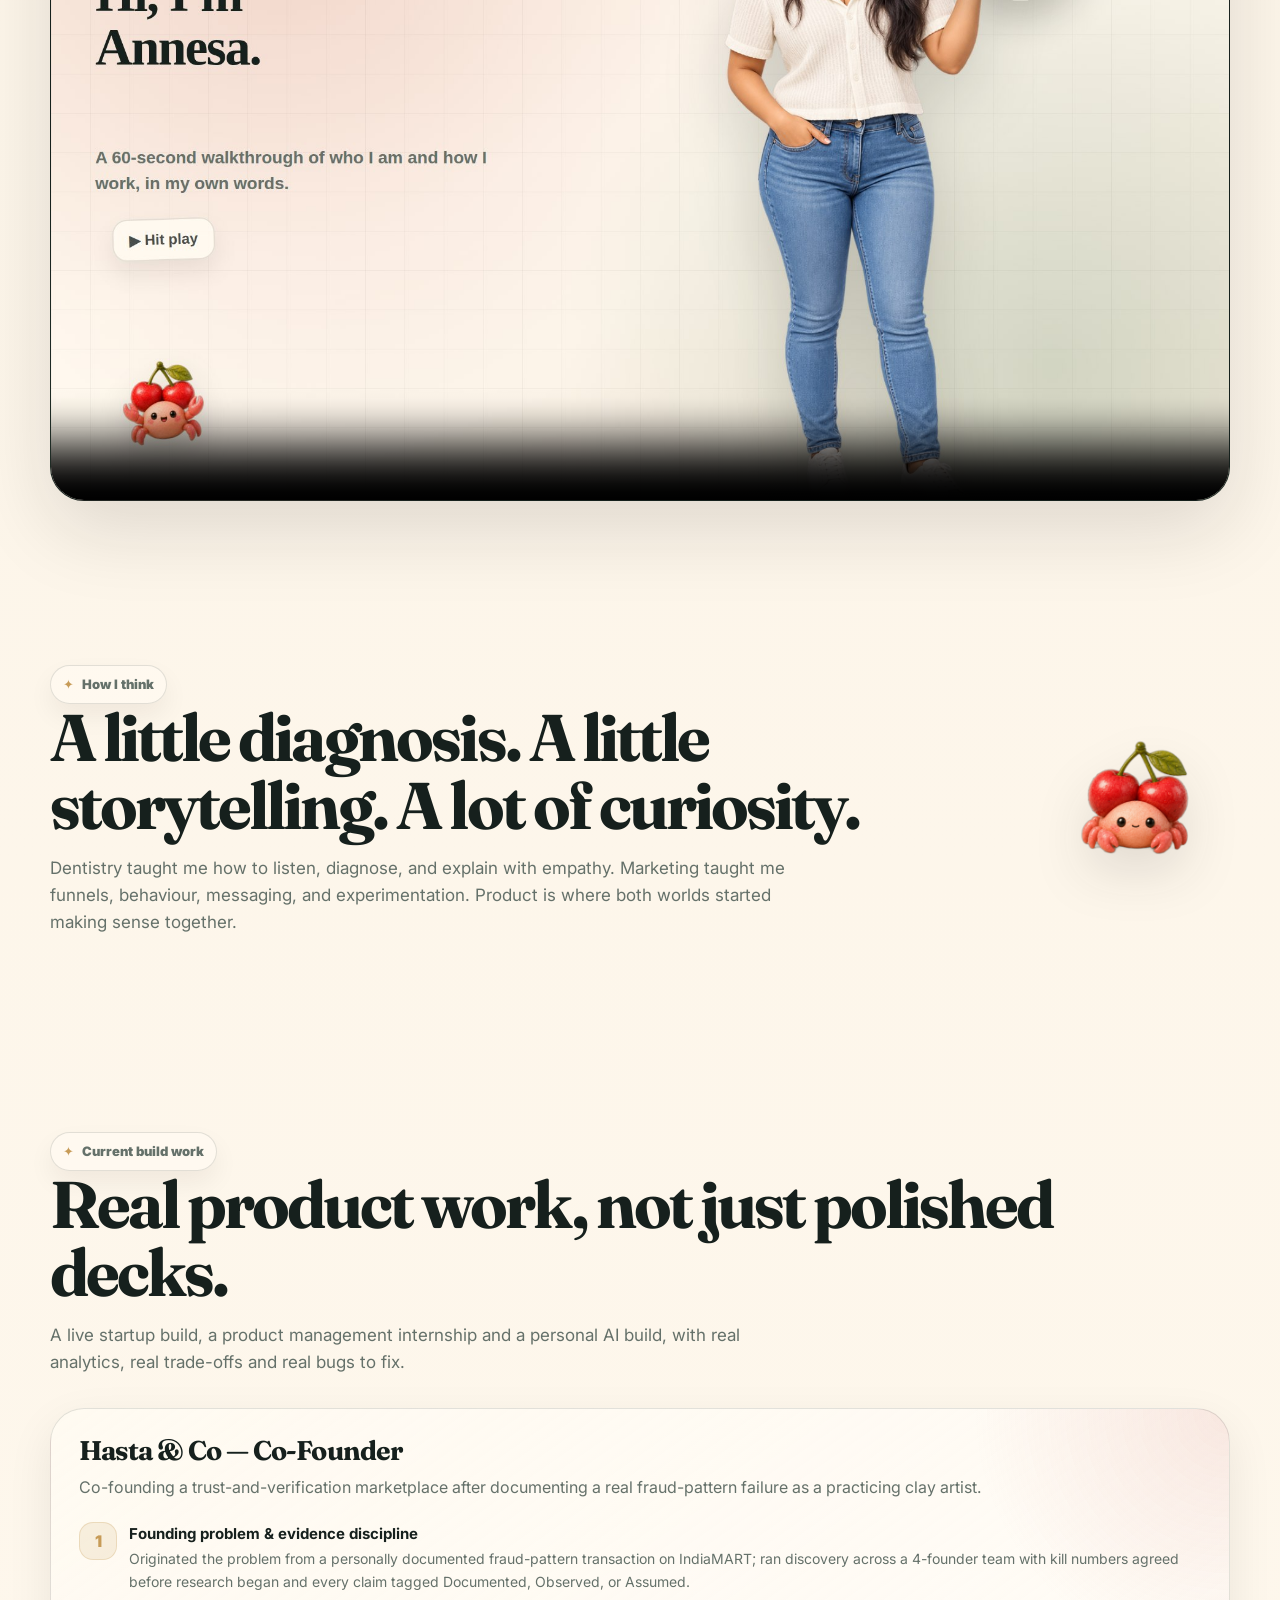
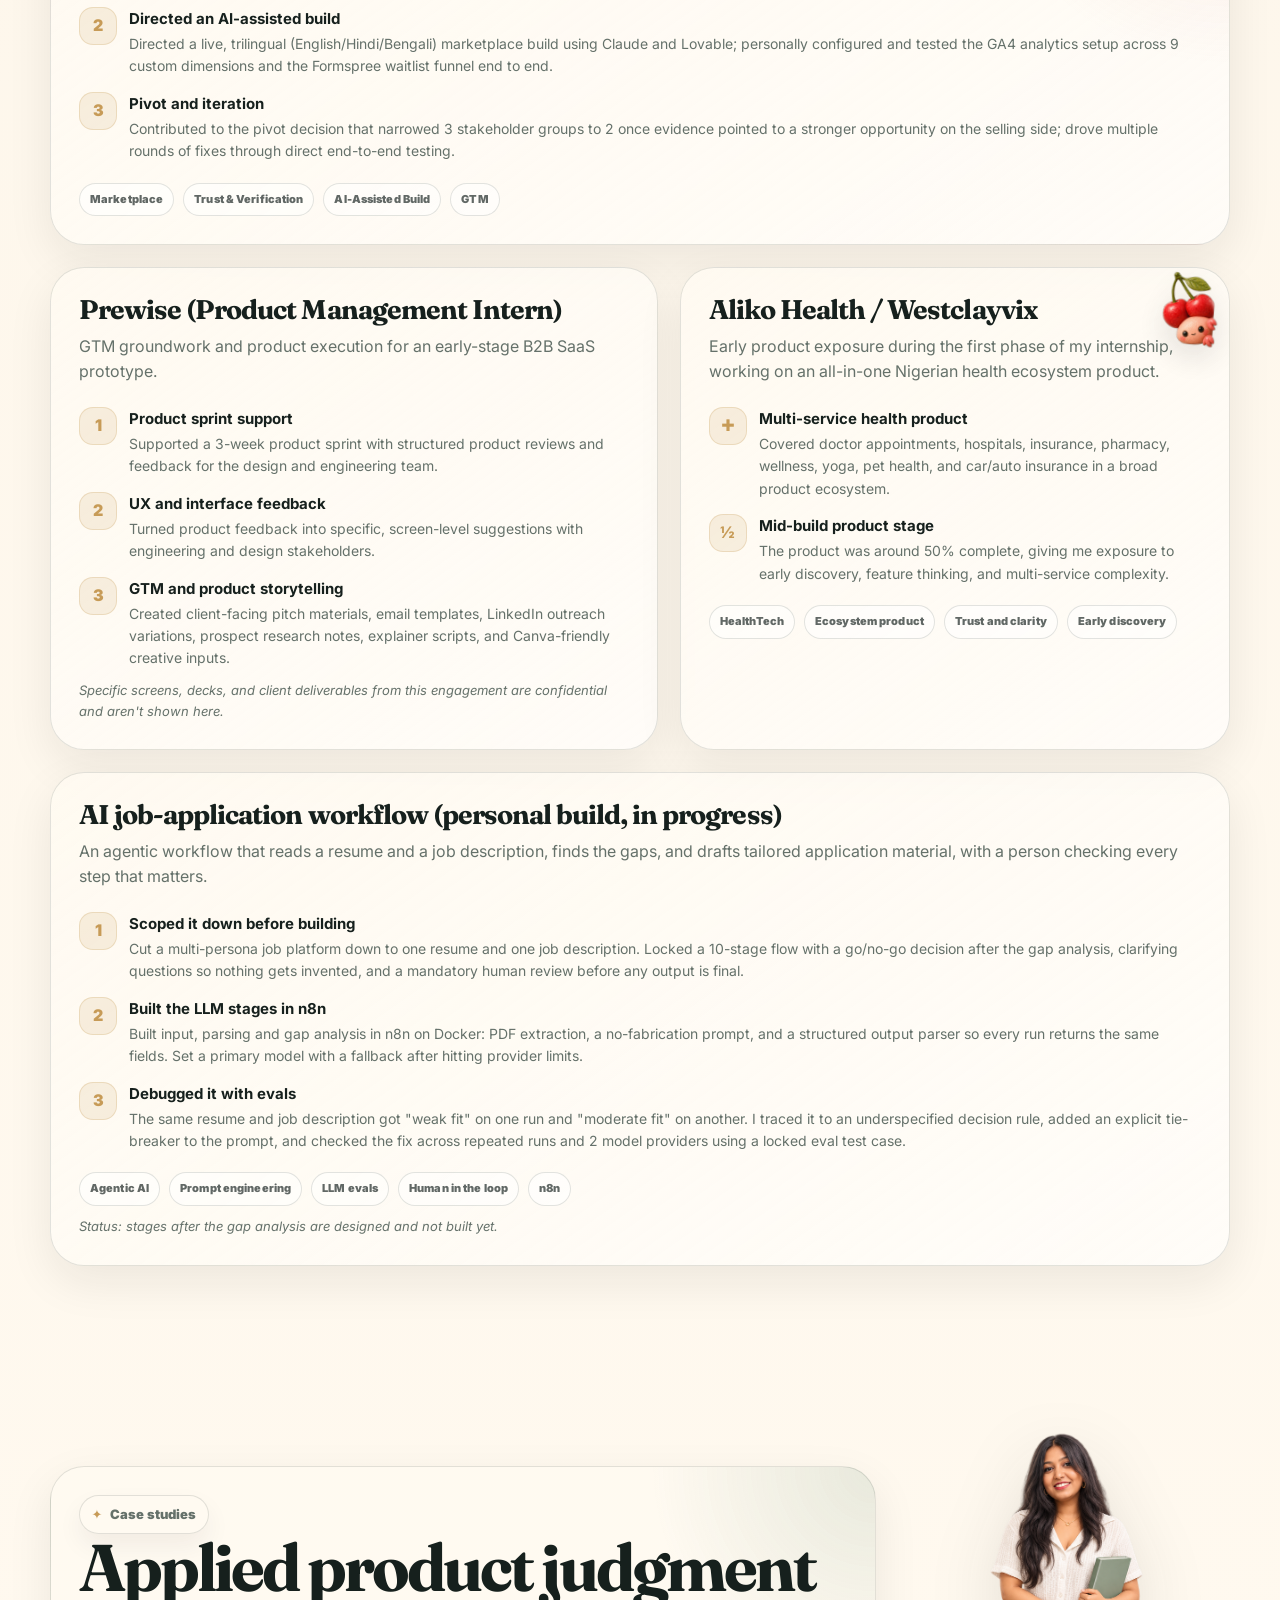
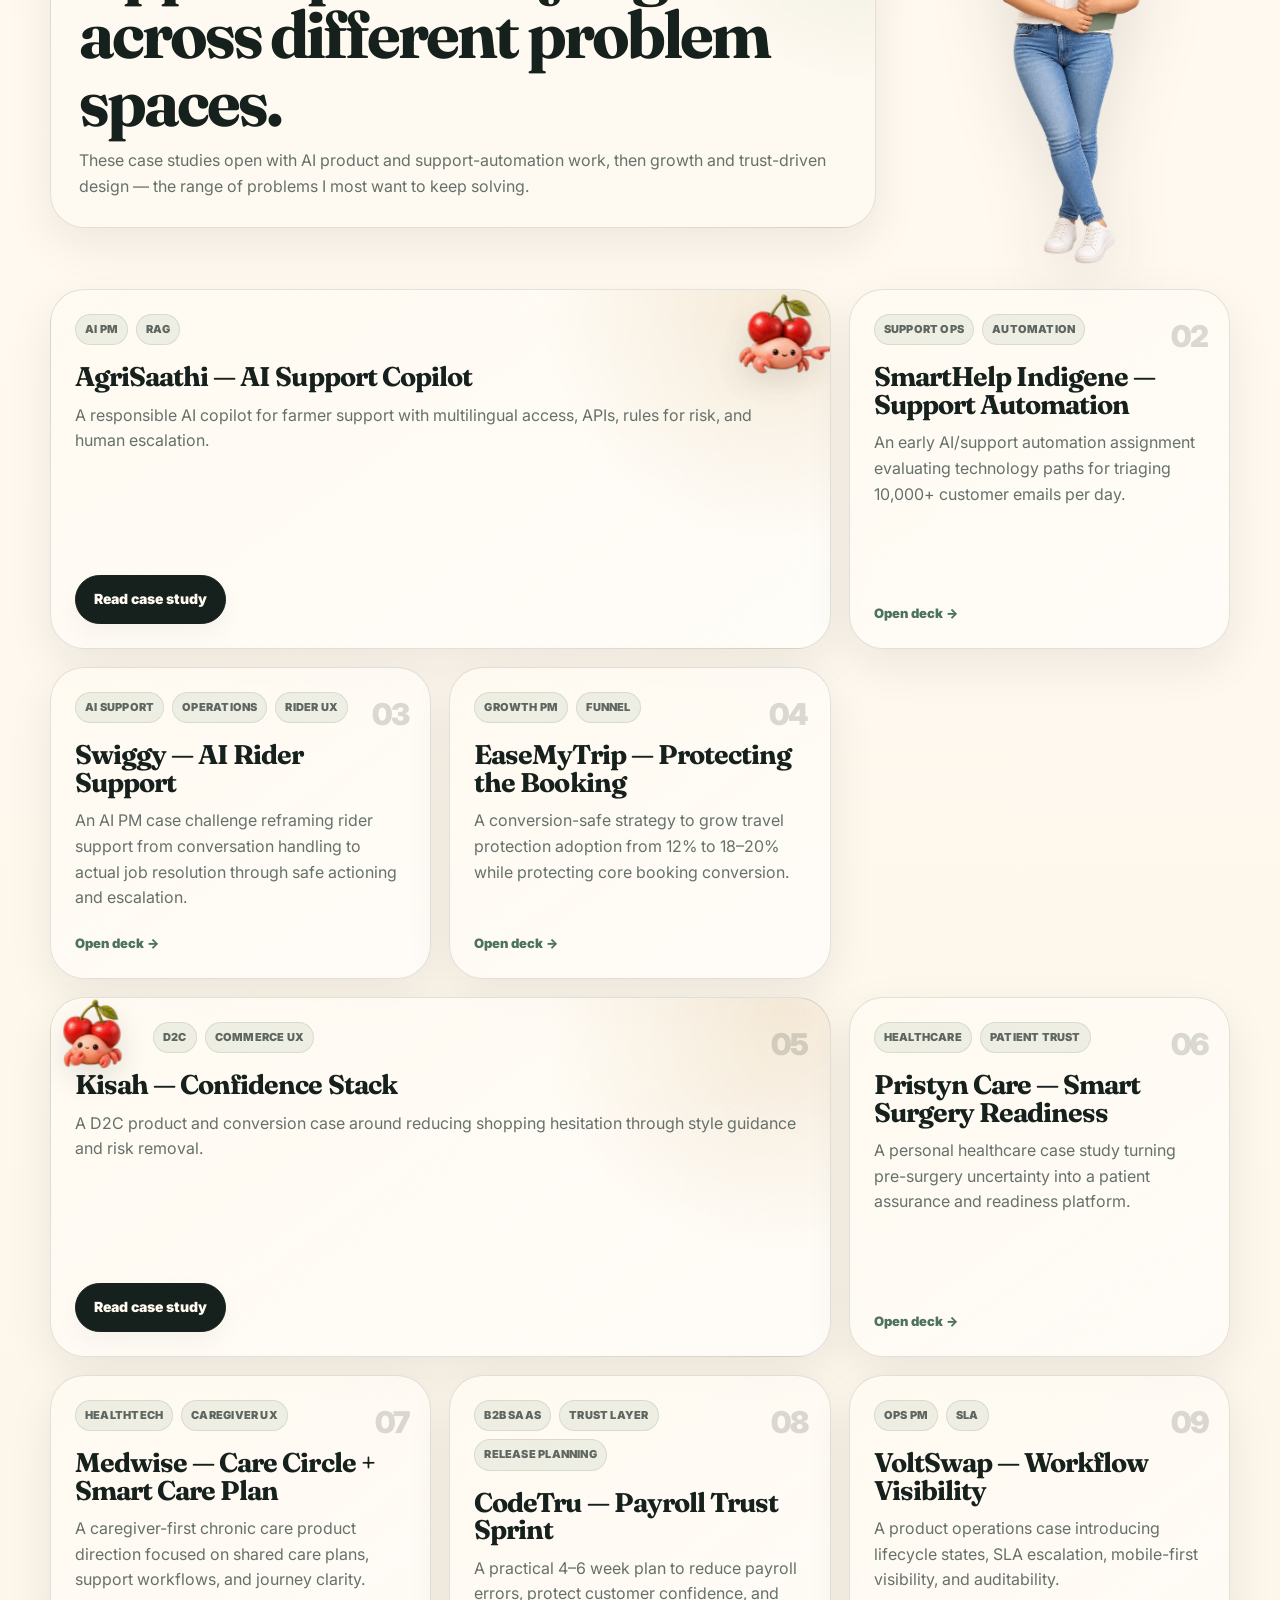
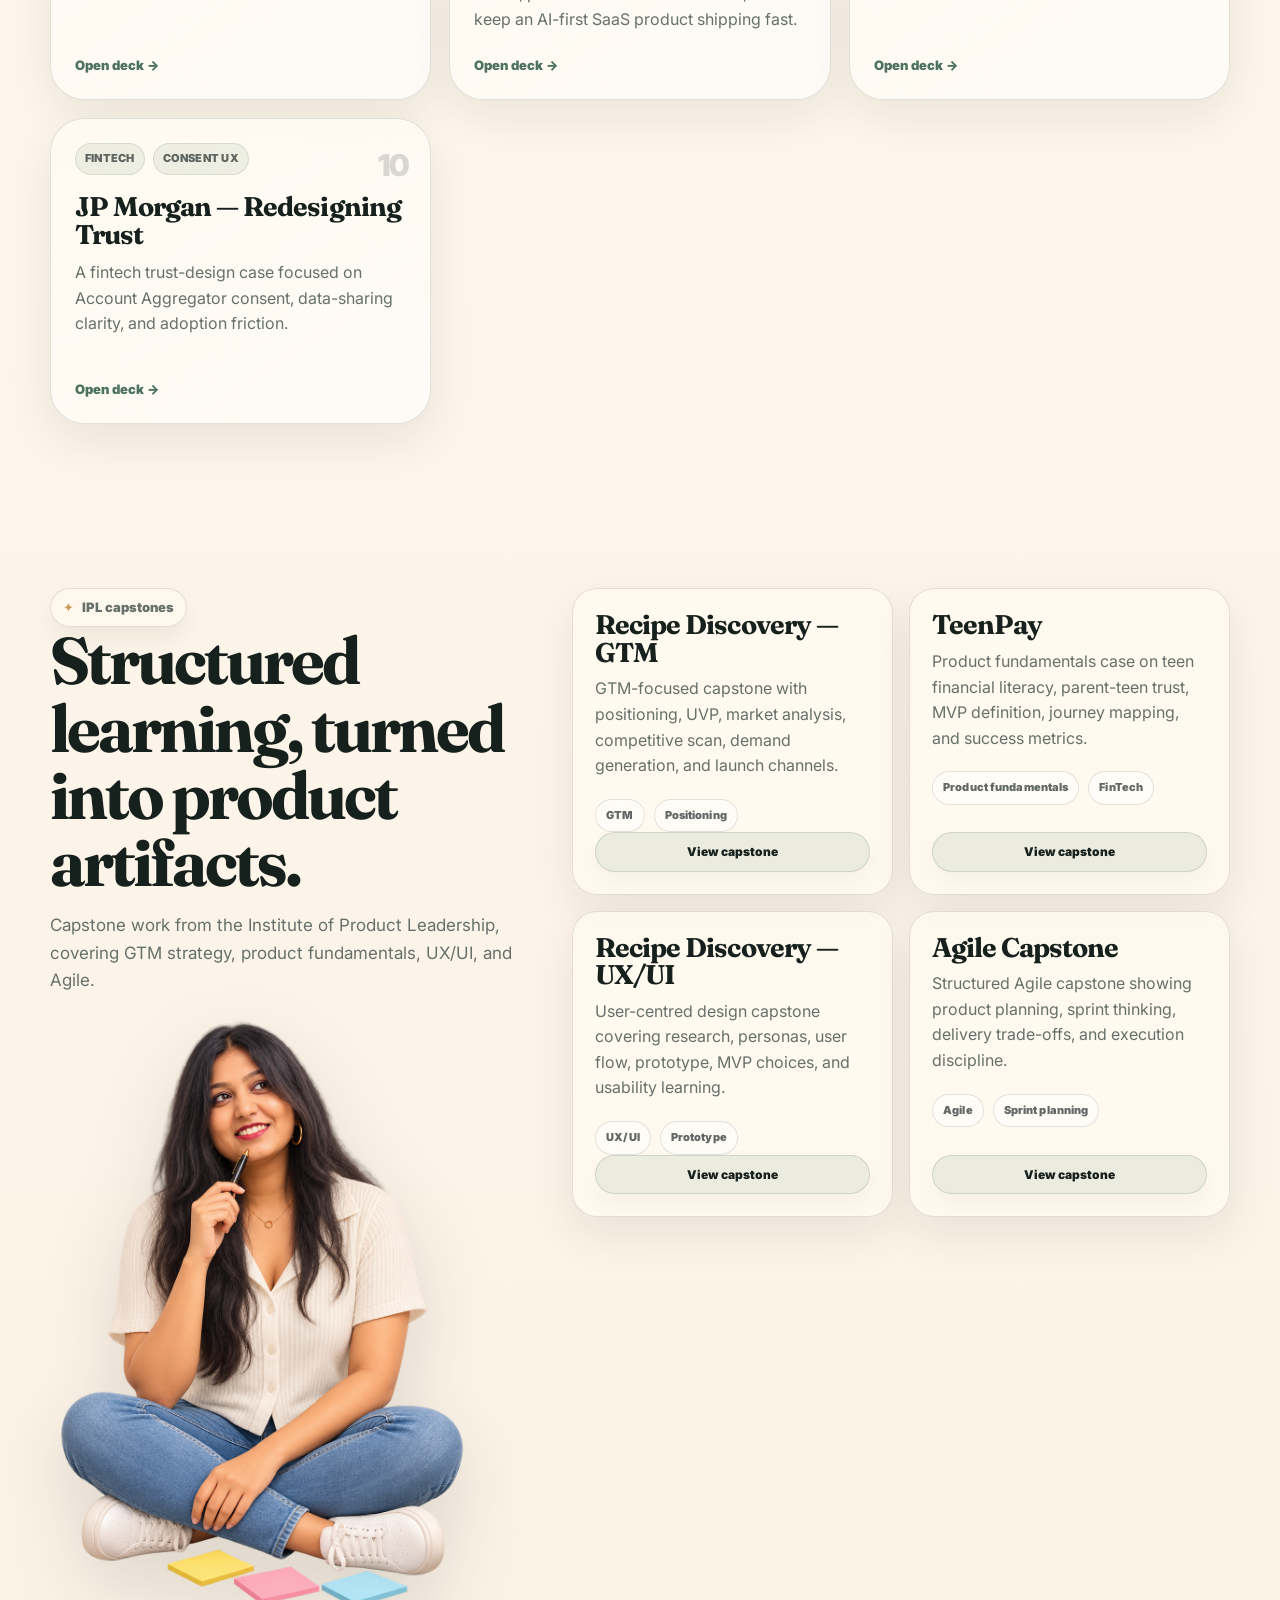
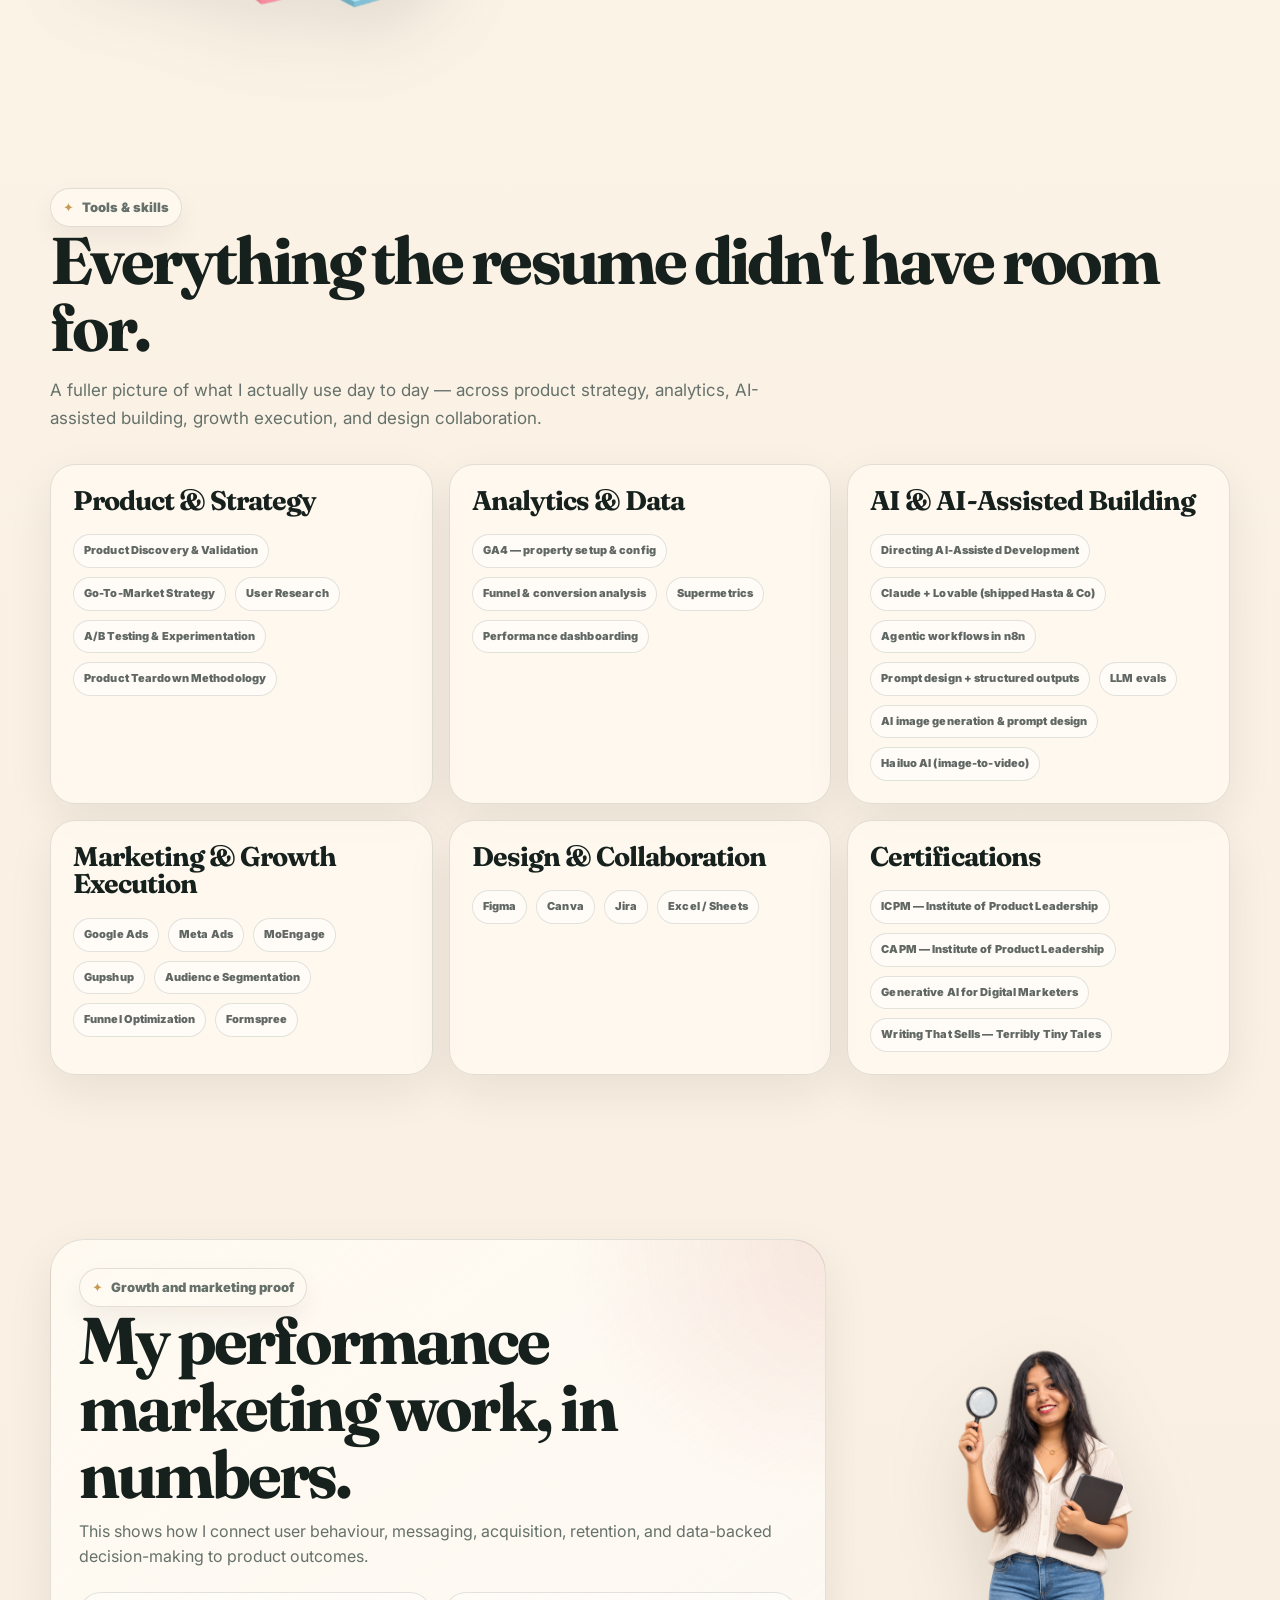
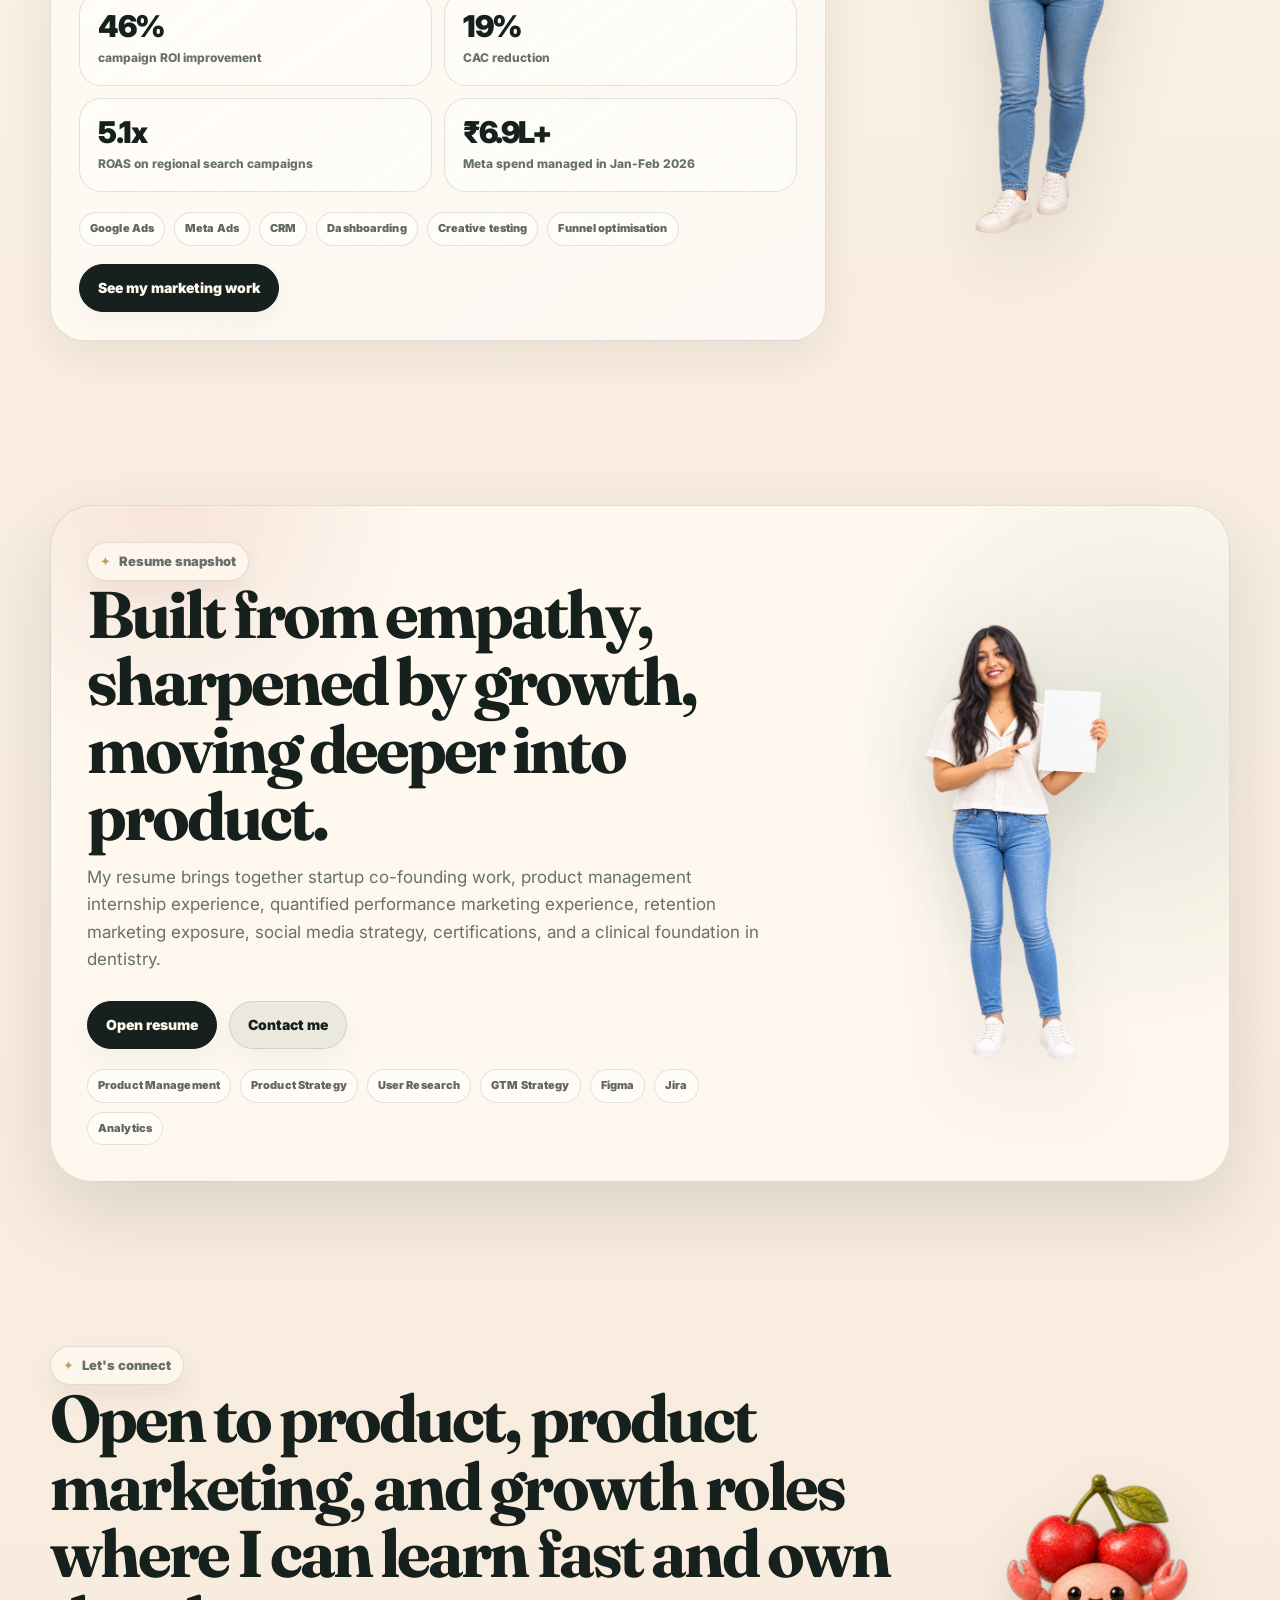
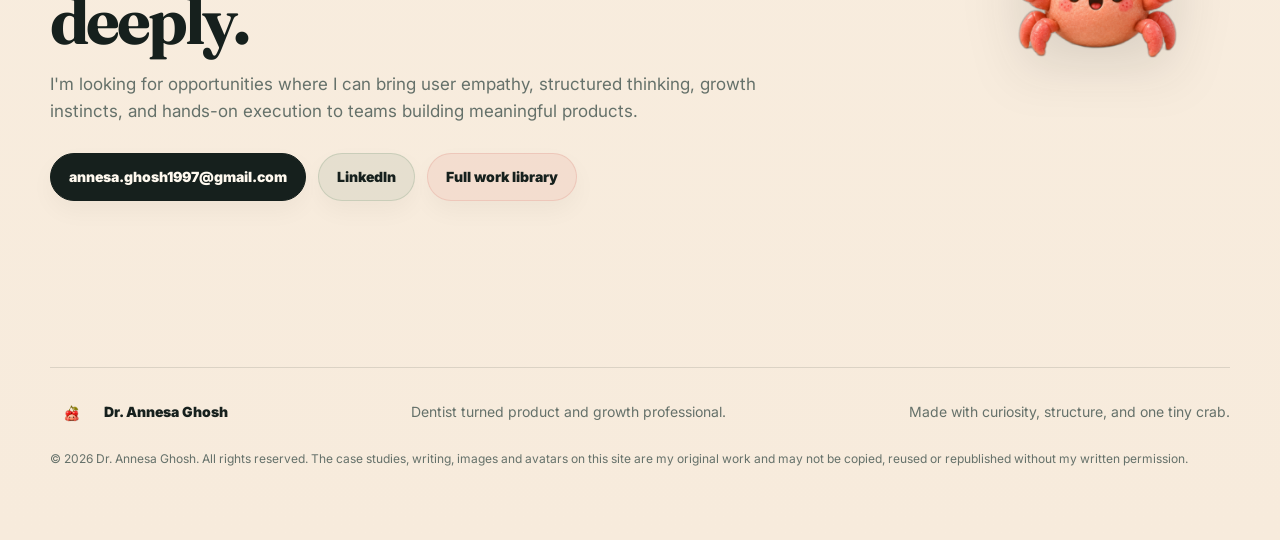
==== commit 782d7f90: "Add files via upload" ====
--- a/index.html
+++ b/index.html
@@ -3,6 +3,8 @@
 <head>
   <meta charset="UTF-8">
   <meta name="viewport" content="width=device-width, initial-scale=1.0">
+  <meta name="author" content="Dr. Annesa Ghosh">
+  <meta name="copyright" content="© 2026 Dr. Annesa Ghosh. All rights reserved.">
   <title>Dr. Annesa Ghosh | Product Portfolio</title>
   <meta name="description" content="Product portfolio of Dr. Annesa Ghosh — product management, product marketing, growth, AI, healthcare, B2B SaaS and GTM case studies.">
   <meta property="og:title" content="Dr. Annesa Ghosh | Product Portfolio">
@@ -647,7 +649,10 @@
       <div>Dentist turned product and growth professional.</div>
       <div>Made with curiosity, structure, and one tiny crab.</div>
     </div>
+    <p class="container copyright">© 2026 Dr. Annesa Ghosh. All rights reserved. The case studies, writing, images and avatars on this site are my original work and may not be copied, reused or republished without my written permission.</p>
   </footer>
+
+  <div class="watermark" aria-hidden="true">© Dr. Annesa Ghosh</div>
 
   <script src="script.js"></script>
 </body>
--- a/styles.css
+++ b/styles.css
@@ -918,3 +918,35 @@
 
 /* AI build panel in the "Current build work" section */
 .ai-build { margin-top: 22px; }
+
+/* Copyright line and floating name watermark */
+.copyright {
+  margin-top: 16px;
+  font-size: 12px;
+  line-height: 1.5;
+  color: var(--muted);
+}
+.watermark {
+  position: fixed;
+  left: 16px;
+  bottom: 16px;
+  z-index: 40;
+  padding: 7px 12px;
+  border-radius: 999px;
+  border: 1px solid var(--line);
+  background: rgba(255,250,241,0.78);
+  backdrop-filter: blur(8px);
+  font-family: "Fraunces", Georgia, serif;
+  font-size: 13px;
+  font-weight: 600;
+  color: rgba(22,32,29,0.55);
+  pointer-events: none;
+  user-select: none;
+}
+@media (max-width: 620px) {
+  .watermark { left: 10px; bottom: 10px; font-size: 11px; padding: 5px 10px; }
+}
+@media print {
+  .watermark { position: fixed; bottom: 8px; left: 8px; }
+}
+.footer { padding-bottom: 72px; }
